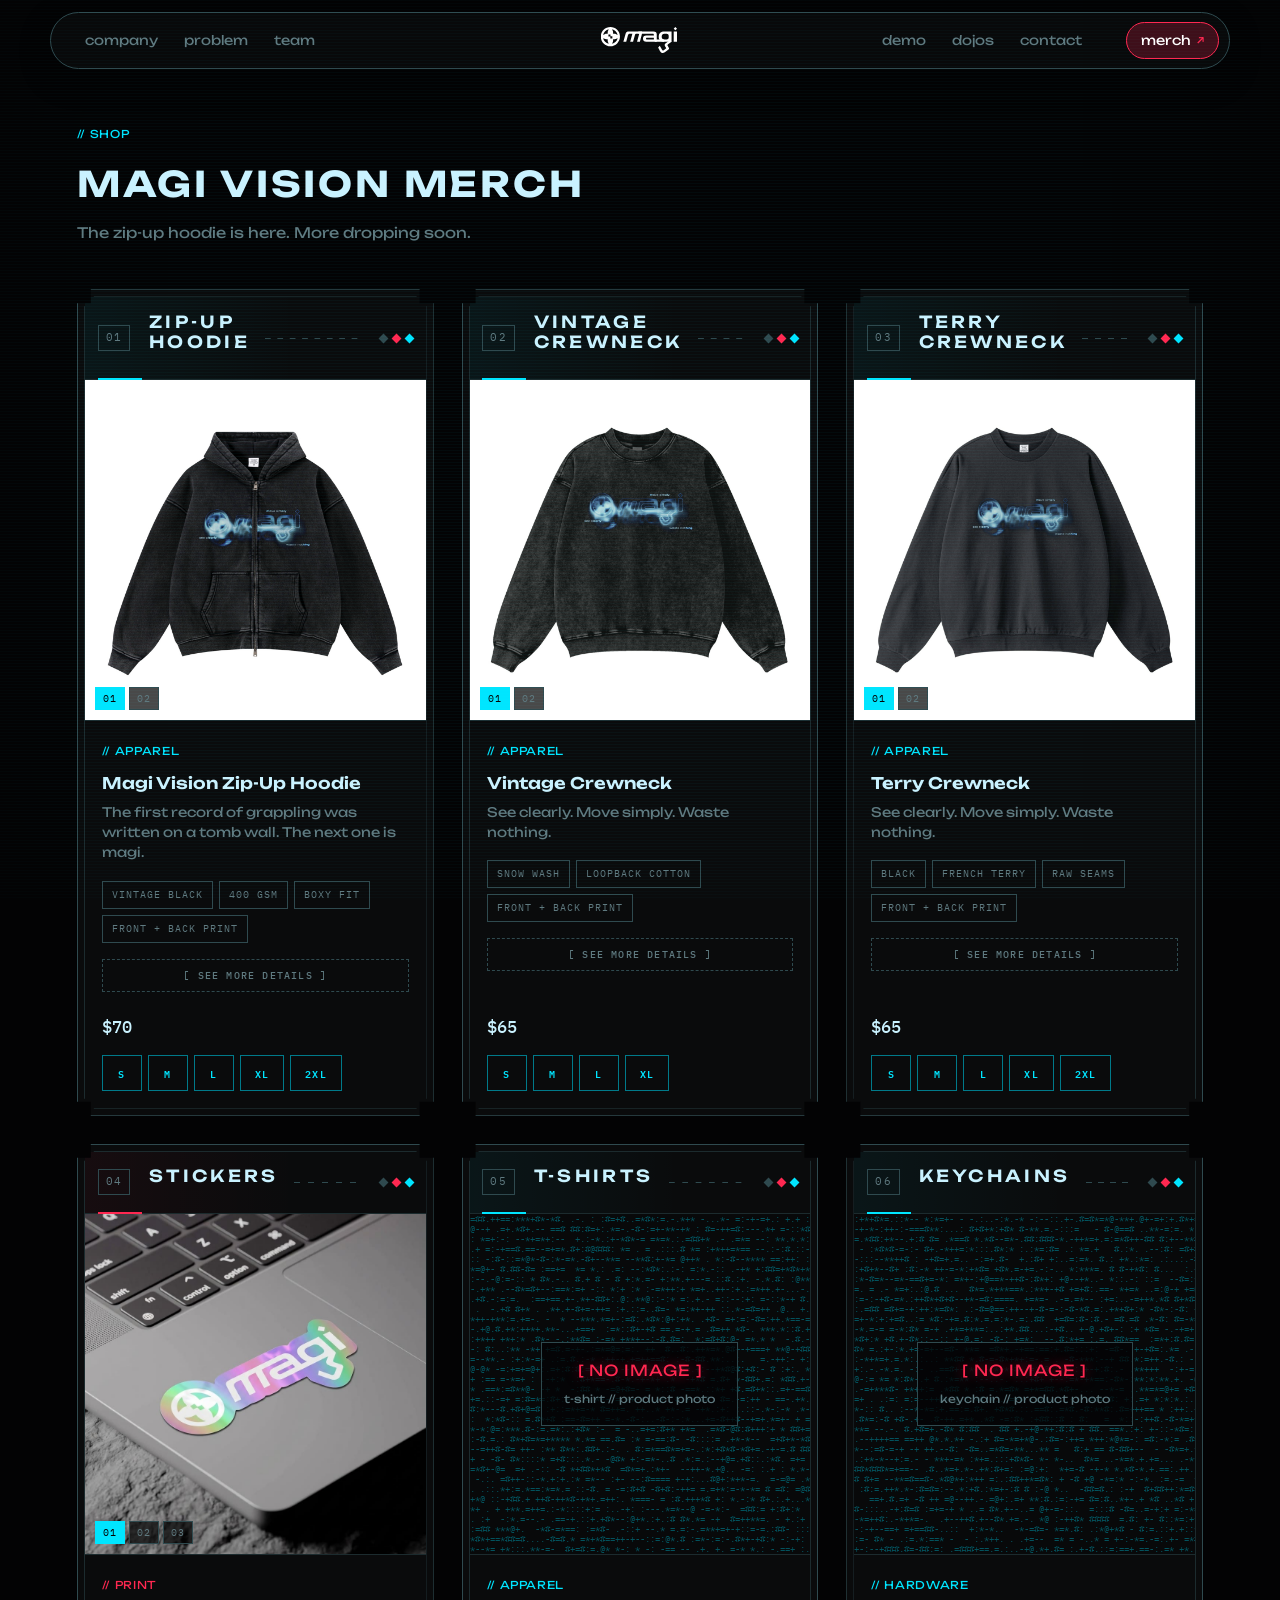
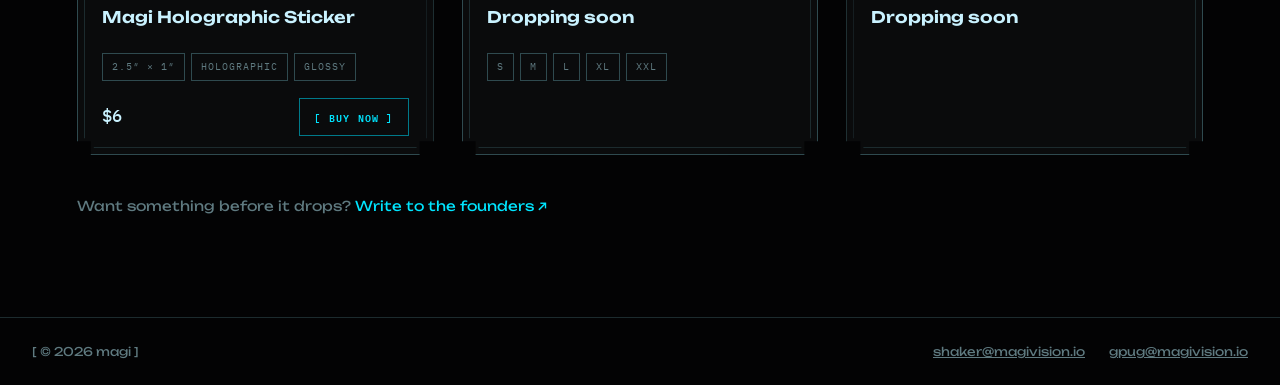
==== shop.html @ 801a5145 "Team: "Read full bio" buttons say how many photos are inside Each member's button gets a divider, a " ====
<!DOCTYPE html>
<html lang="en">
<head>
<meta charset="UTF-8">
<meta name="viewport" content="width=device-width, initial-scale=1.0">
<title>magi — shop</title>
<link rel="icon" href="/favicon.ico?v=20261118" sizes="any">
<link rel="icon" href="assets/img/favicon/favicon-32.png?v=20261118" sizes="32x32" type="image/png">
<link rel="icon" href="assets/img/favicon/favicon-192.png?v=20261118" sizes="192x192" type="image/png">
<link rel="apple-touch-icon" href="assets/img/favicon/apple-touch-icon.png?v=20261118">
<link rel="canonical" href="https://magivision.io/shop">
<meta name="description" content="Magi Vision merch: the vintage-wash zip-up hoodie and holographic stickers.">
<link rel="preconnect" href="https://fonts.googleapis.com">
<link rel="preconnect" href="https://fonts.gstatic.com" crossorigin>
<link href="https://fonts.googleapis.com/css2?family=IBM+Plex+Mono:wght@400;500;600;700&display=swap" rel="stylesheet">
<link rel="stylesheet" href="css/style.css?v=20261119b">
<link rel="stylesheet" href="css/header-pill.css?v=20260927c">
<link rel="stylesheet" href="css/shop.css?v=20261119d">
</head>
<body class="shop-page">

<div class="crt-overlay" aria-hidden="true"></div>

<header class="site-header" id="site-header">
  <a class="logo" href="/" aria-label="magi — home">
    <img class="logo-lockup" src="assets/img/magi-lockup-v3.svg" alt="magi">
  </a>
  <button class="nav-toggle" id="nav-toggle" type="button"
          aria-expanded="false" aria-controls="site-nav" aria-label="Open menu">
    <span aria-hidden="true"></span><span aria-hidden="true"></span><span aria-hidden="true"></span>
  </button>
  <nav class="site-nav" id="site-nav">
    <a href="/#company">company</a>
    <a href="/#problem">problem</a>
    <a href="/#team">team</a>
    <a href="/#demo">demo</a>
    <a href="/#dojos">dojos</a>
    <a href="/#contact">contact</a>
  </nav>
  <div class="nav-merch">
    <a class="merch-link" href="shop" aria-current="page">merch <span aria-hidden="true">&nearr;</span></a>
  </div>
</header>

<main>

  <!-- Merch shop. A card that sells carries a .shop-cta-mount with its
       Shopify product id; js/shop-buy.js swaps the plain checkout link inside
       for a Buy Button add-to-cart. The rest say "Dropping soon" until the
       product exists in Shopify. -->
  <section class="shop" id="top" data-header-tone="panel">
    <div class="shop-head">
      <span class="card-tag tag-blue">// SHOP</span>
      <h1>MAGI VISION MERCH</h1>
      <p>The zip-up hoodie is here. More dropping soon.</p>
    </div>

    <ul class="shop-grid">

      <li>
        <article class="deck-card shop-card" id="zip-up" aria-labelledby="zip-up-name">
          <header class="card-head accent-blue">
            <span class="card-idx">01</span>
            <h2 class="card-name" id="zip-up-name">ZIP-UP HOODIE</h2>
            <span class="card-rail" aria-hidden="true"></span>
            <span class="card-marks" aria-hidden="true"><i></i><i></i><i></i></span>
          </header>
          <!-- Front first; hovering previews the back print until a number is
               picked. Photos are the Shopify product images. -->
          <div class="shop-media has-photo shop-gallery shop-media--flat">
            <figure class="shop-slide is-active">
              <img src="assets/img/shop/zip-hoodie-1.jpg" width="1200" height="1200"
                   alt="Front of the Magi Vision zip-up hoodie in vintage black, magi logo across the chest">
            </figure>
            <figure class="shop-slide" data-hover-preview>
              <img src="assets/img/shop/zip-hoodie-2.jpg" width="1200" height="1200" loading="lazy"
                   alt="Back of the hoodie: a large blue magi pentacle with the line: the first record of grappling was written on a tomb wall, the next one is magi">
            </figure>
            <div class="shop-dots" role="group" aria-label="Product views">
              <button type="button" aria-pressed="true" aria-label="View 1 of 2: front">01</button>
              <button type="button" aria-pressed="false" aria-label="View 2 of 2: back">02</button>
            </div>
          </div>
          <div class="term-body shop-body">
            <span class="card-tag tag-blue">// APPAREL</span>
            <h3 class="shop-name">Magi Vision Zip-Up Hoodie</h3>
            <p>The first record of grappling was written on a tomb wall. The next one is magi.</p>
            <ul class="shop-options" aria-label="Details">
              <li>vintage black</li><li>400 gsm</li><li>boxy fit</li><li>front + back print</li>
            </ul>
            <!-- Description and size chart come from the Shopify listing
                 (js/shop-buy.js refreshes them live); this copy shows if
                 Shopify can't be reached. -->
            <!-- Description and size chart open in a pop-up. The copy comes
                 from the Shopify listing (js/shop-buy.js refreshes it live);
                 this copy shows if Shopify can't be reached. -->
            <div class="shop-details" data-shopify-details="15501344768364">
              <button type="button" class="shop-more-btn" aria-haspopup="dialog" aria-controls="zip-up-modal">[ see more details ]</button>
              <dialog class="shop-modal" id="zip-up-modal" aria-labelledby="zip-up-modal-name">
                <div class="shop-modal-frame">
                  <header class="shop-modal-head">
                    <span class="card-tag tag-blue">// APPAREL</span>
                    <button type="button" class="shop-modal-close" aria-label="Close details">[ &times; ]</button>
                  </header>
                  <div class="shop-modal-grid">
                    <div class="shop-modal-photo">
                      <div class="shop-modal-view">
                        <img class="is-active" src="assets/img/shop/zip-hoodie-1.jpg" width="1200" height="1200" loading="lazy" alt="Front of the Magi Vision zip-up hoodie in vintage black, magi logo across the chest">
                        <img src="assets/img/shop/zip-hoodie-2.jpg" width="1200" height="1200" loading="lazy" alt="Back of the hoodie: a large blue magi pentacle with the line: the first record of grappling was written on a tomb wall, the next one is magi">
                      </div>
                      <div class="shop-modal-thumbs" role="group" aria-label="Product views">
                        <button type="button" aria-pressed="true" aria-label="View 1 of 2: front"><img src="assets/img/shop/zip-hoodie-1.jpg" alt="" loading="lazy"></button>
                        <button type="button" aria-pressed="false" aria-label="View 2 of 2: back"><img src="assets/img/shop/zip-hoodie-2.jpg" alt="" loading="lazy"></button>
                      </div>
                    </div>
                    <div class="shop-modal-info">
                      <h2 class="shop-modal-name" id="zip-up-modal-name">Magi Vision Zip-Up Hoodie</h2>
                      <div class="shop-buy shop-buy--options shop-modal-buy">
                        <span class="shop-price">$70</span>
                        <div class="shop-cta-mount" data-shopify-product="15501344768364" data-shopify-options>
                          <div class="shop-cta-sizes"><a class="shop-cta" href="https://xcqc4a-1a.myshopify.com/cart/68217564430700:1" aria-label="Buy size S">S</a><a class="shop-cta" href="https://xcqc4a-1a.myshopify.com/cart/68217564463468:1" aria-label="Buy size M">M</a><a class="shop-cta" href="https://xcqc4a-1a.myshopify.com/cart/68217564496236:1" aria-label="Buy size L">L</a><a class="shop-cta" href="https://xcqc4a-1a.myshopify.com/cart/68217564529004:1" aria-label="Buy size XL">XL</a><a class="shop-cta" href="https://xcqc4a-1a.myshopify.com/cart/68217564561772:1" aria-label="Buy size 2XL">2XL</a></div>
                        </div>
                      </div>
                      <h3 class="shop-modal-label">description</h3>
                      <div class="shop-modal-desc" data-shopify-description>
                        <p>Heavyweight boxy-fit zip hoodie with brushed-fleece interior for comfort. Washed snow-dye finish delivers a worn-in vintage look. Oversized drop shoulders layer easily, while the zip front shifts from closed to open styling for fall/winter streetwear.</p>
                        <p>Front design is printed directly on the zipper. See Clearly, Move Simply. Waste Nothing.</p>
                        <p>Back Design: The first record of grappling, was written on a tomb wall, the next one is Magi.</p>
                        <p>400GSM Unisex Vintage-Wash Boxy-Fit Zip-Up Hoodie</p>
                      </div>
                      <details class="shop-modal-more">
                        <summary class="shop-modal-label">size chart</summary>
                        <div class="shop-modal-more-body">
                          <div class="shop-size-chart" data-shopify-sizechart>
                            <table>
                              <thead><tr><th colspan="6">imperial &middot; inches</th></tr></thead>
                              <tbody>
                                <tr><th></th><th>S</th><th>M</th><th>L</th><th>XL</th><th>2XL</th></tr>
                                <tr><th>chest</th><td>27.56</td><td>28.35</td><td>29.13</td><td>29.92</td><td>30.71</td></tr>
                                <tr><th>length</th><td>24.80</td><td>25.59</td><td>26.38</td><td>27.17</td><td>27.95</td></tr>
                                <tr><th>Shoulder</th><td>24.41</td><td>25.20</td><td>25.98</td><td>26.77</td><td>27.56</td></tr>
                                <tr><th>Sleeve length</th><td>20.87</td><td>21.26</td><td>21.65</td><td>22.05</td><td>22.44</td></tr>
                              </tbody>
                            </table>
                          </div>
                        </div>
                      </details>
                    </div>
                  </div>
                </div>
              </dialog>
            </div>
            <div class="shop-buy shop-buy--options">
              <span class="shop-price">$70</span>
              <div class="shop-cta-mount" data-shopify-product="15501344768364" data-shopify-options>
                <div class="shop-cta-sizes"><a class="shop-cta" href="https://xcqc4a-1a.myshopify.com/cart/68217564430700:1" aria-label="Buy size S">S</a><a class="shop-cta" href="https://xcqc4a-1a.myshopify.com/cart/68217564463468:1" aria-label="Buy size M">M</a><a class="shop-cta" href="https://xcqc4a-1a.myshopify.com/cart/68217564496236:1" aria-label="Buy size L">L</a><a class="shop-cta" href="https://xcqc4a-1a.myshopify.com/cart/68217564529004:1" aria-label="Buy size XL">XL</a><a class="shop-cta" href="https://xcqc4a-1a.myshopify.com/cart/68217564561772:1" aria-label="Buy size 2XL">2XL</a></div>
              </div>
            </div>
          </div>
        </article>
      </li>

      <li>
        <article class="deck-card shop-card" id="crew-vintage" aria-labelledby="crew-vintage-name">
          <header class="card-head accent-blue">
            <span class="card-idx">02</span>
            <h2 class="card-name" id="crew-vintage-name">VINTAGE CREWNECK</h2>
            <span class="card-rail" aria-hidden="true"></span>
            <span class="card-marks" aria-hidden="true"><i></i><i></i><i></i></span>
          </header>
          <!-- Front first; hovering previews the back print until a number is
               picked. Photos are the Shopify product images. -->
          <div class="shop-media has-photo shop-gallery shop-media--flat">
            <figure class="shop-slide is-active">
              <img src="assets/img/shop/crew-vintage-1.jpg" width="1200" height="1200"
                   alt="Front of the Vintage Crewneck in snow-wash black: a glowing blue magi logo with see clearly, move simply, waste nothing">
            </figure>
            <figure class="shop-slide" data-hover-preview>
              <img src="assets/img/shop/crew-vintage-2.jpg" width="1200" height="1200" loading="lazy"
                   alt="Back of the Vintage Crewneck: a large glowing blue magi pentacle with the line: the first record of grappling was written on a tomb wall, the next one is magi">
            </figure>
            <div class="shop-dots" role="group" aria-label="Product views">
              <button type="button" aria-pressed="true" aria-label="View 1 of 2: front">01</button>
              <button type="button" aria-pressed="false" aria-label="View 2 of 2: back">02</button>
            </div>
          </div>
          <div class="term-body shop-body">
            <span class="card-tag tag-blue">// APPAREL</span>
            <h3 class="shop-name">Vintage Crewneck</h3>
            <p>See clearly. Move simply. Waste nothing.</p>
            <ul class="shop-options" aria-label="Details">
              <li>snow wash</li><li>loopback cotton</li><li>front + back print</li>
            </ul>
            <!-- Description and size chart come from the Shopify listing
                 (js/shop-buy.js refreshes them live); this copy shows if
                 Shopify can't be reached. -->
            <!-- Description and size chart open in a pop-up. The copy comes
                 from the Shopify listing (js/shop-buy.js refreshes it live);
                 this copy shows if Shopify can't be reached. -->
            <div class="shop-details" data-shopify-details="15503438774636">
              <button type="button" class="shop-more-btn" aria-haspopup="dialog" aria-controls="crew-vintage-modal">[ see more details ]</button>
              <dialog class="shop-modal" id="crew-vintage-modal" aria-labelledby="crew-vintage-modal-name">
                <div class="shop-modal-frame">
                  <header class="shop-modal-head">
                    <span class="card-tag tag-blue">// APPAREL</span>
                    <button type="button" class="shop-modal-close" aria-label="Close details">[ &times; ]</button>
                  </header>
                  <div class="shop-modal-grid">
                    <div class="shop-modal-photo">
                      <div class="shop-modal-view">
                        <img class="is-active" src="assets/img/shop/crew-vintage-1.jpg" width="1200" height="1200" loading="lazy" alt="Front of the Vintage Crewneck in snow-wash black: a glowing blue magi logo with see clearly, move simply, waste nothing">
                        <img src="assets/img/shop/crew-vintage-2.jpg" width="1200" height="1200" loading="lazy" alt="Back of the Vintage Crewneck: a large glowing blue magi pentacle with the line: the first record of grappling was written on a tomb wall, the next one is magi">
                      </div>
                      <div class="shop-modal-thumbs" role="group" aria-label="Product views">
                        <button type="button" aria-pressed="true" aria-label="View 1 of 2: front"><img src="assets/img/shop/crew-vintage-1.jpg" alt="" loading="lazy"></button>
                        <button type="button" aria-pressed="false" aria-label="View 2 of 2: back"><img src="assets/img/shop/crew-vintage-2.jpg" alt="" loading="lazy"></button>
                      </div>
                    </div>
                    <div class="shop-modal-info">
                      <h2 class="shop-modal-name" id="crew-vintage-modal-name">Vintage Crewneck</h2>
                      <div class="shop-buy shop-buy--options shop-modal-buy">
                        <span class="shop-price">$65</span>
                        <div class="shop-cta-mount" data-shopify-product="15503438774636" data-shopify-options>
                          <div class="shop-cta-sizes"><a class="shop-cta" href="https://xcqc4a-1a.myshopify.com/cart/68229911085420:1" aria-label="Buy size S">S</a><a class="shop-cta" href="https://xcqc4a-1a.myshopify.com/cart/68229911118188:1" aria-label="Buy size M">M</a><a class="shop-cta" href="https://xcqc4a-1a.myshopify.com/cart/68229911150956:1" aria-label="Buy size L">L</a><a class="shop-cta" href="https://xcqc4a-1a.myshopify.com/cart/68229911183724:1" aria-label="Buy size XL">XL</a></div>
                        </div>
                      </div>
                      <h3 class="shop-modal-label">description</h3>
                      <div class="shop-modal-desc" data-shopify-description>
                        <p>380GSM unisex heavyweight cotton long-sleeve with a crisp, structured fit and premium hand-feel. Timeless black base works for minimalist styling or bold custom prints. Built for cooler-season layering, daily wear, and brand drops.</p>
                      </div>
                      <details class="shop-modal-more">
                        <summary class="shop-modal-label">size chart</summary>
                        <div class="shop-modal-more-body">
                          <div class="shop-size-chart" data-shopify-sizechart>
                            <table>
                              <thead><tr><th colspan="5">imperial &middot; inches</th></tr></thead>
                              <tbody>
                                <tr><th></th><th>S</th><th>M</th><th>L</th><th>XL</th></tr>
                                <tr><th>chest</th><td>25.20</td><td>25.98</td><td>26.77</td><td>27.56</td></tr>
                                <tr><th>length</th><td>26.77</td><td>27.56</td><td>28.35</td><td>29.53</td></tr>
                                <tr><th>Shoulder</th><td>22.83</td><td>23.62</td><td>24.41</td><td>25.20</td></tr>
                                <tr><th>Sleeve length</th><td>21.65</td><td>22.05</td><td>22.44</td><td>22.83</td></tr>
                              </tbody>
                            </table>
                          </div>
                        </div>
                      </details>
                    </div>
                  </div>
                </div>
              </dialog>
            </div>
            <div class="shop-buy shop-buy--options">
              <span class="shop-price">$65</span>
              <div class="shop-cta-mount" data-shopify-product="15503438774636" data-shopify-options>
                <div class="shop-cta-sizes"><a class="shop-cta" href="https://xcqc4a-1a.myshopify.com/cart/68229911085420:1" aria-label="Buy size S">S</a><a class="shop-cta" href="https://xcqc4a-1a.myshopify.com/cart/68229911118188:1" aria-label="Buy size M">M</a><a class="shop-cta" href="https://xcqc4a-1a.myshopify.com/cart/68229911150956:1" aria-label="Buy size L">L</a><a class="shop-cta" href="https://xcqc4a-1a.myshopify.com/cart/68229911183724:1" aria-label="Buy size XL">XL</a></div>
              </div>
            </div>
          </div>
        </article>
      </li>

      <li>
        <article class="deck-card shop-card" id="crew-terry" aria-labelledby="crew-terry-name">
          <header class="card-head accent-blue">
            <span class="card-idx">03</span>
            <h2 class="card-name" id="crew-terry-name">TERRY CREWNECK</h2>
            <span class="card-rail" aria-hidden="true"></span>
            <span class="card-marks" aria-hidden="true"><i></i><i></i><i></i></span>
          </header>
          <!-- Front first; hovering previews the back print until a number is
               picked. Photos are the Shopify product images. -->
          <div class="shop-media has-photo shop-gallery shop-media--flat">
            <figure class="shop-slide is-active">
              <img src="assets/img/shop/crew-terry-1.jpg" width="1200" height="1200"
                   alt="Front of the Terry Crewneck in black French terry: a glowing blue magi logo with see clearly, move simply, waste nothing">
            </figure>
            <figure class="shop-slide" data-hover-preview>
              <img src="assets/img/shop/crew-terry-2.jpg?v=20261119" width="1200" height="1200" loading="lazy"
                   alt="Back of the Terry Crewneck: a large glowing blue magi pentacle with the line: the first record of grappling was written on a tomb wall, the next one is magi">
            </figure>
            <div class="shop-dots" role="group" aria-label="Product views">
              <button type="button" aria-pressed="true" aria-label="View 1 of 2: front">01</button>
              <button type="button" aria-pressed="false" aria-label="View 2 of 2: back">02</button>
            </div>
          </div>
          <div class="term-body shop-body">
            <span class="card-tag tag-blue">// APPAREL</span>
            <h3 class="shop-name">Terry Crewneck</h3>
            <p>See clearly. Move simply. Waste nothing.</p>
            <ul class="shop-options" aria-label="Details">
              <li>black</li><li>french terry</li><li>raw seams</li><li>front + back print</li>
            </ul>
            <!-- Description and size chart come from the Shopify listing
                 (js/shop-buy.js refreshes them live); this copy shows if
                 Shopify can't be reached. -->
            <!-- Description and size chart open in a pop-up. The copy comes
                 from the Shopify listing (js/shop-buy.js refreshes it live);
                 this copy shows if Shopify can't be reached. -->
            <div class="shop-details" data-shopify-details="15503466037612">
              <button type="button" class="shop-more-btn" aria-haspopup="dialog" aria-controls="crew-terry-modal">[ see more details ]</button>
              <dialog class="shop-modal" id="crew-terry-modal" aria-labelledby="crew-terry-modal-name">
                <div class="shop-modal-frame">
                  <header class="shop-modal-head">
                    <span class="card-tag tag-blue">// APPAREL</span>
                    <button type="button" class="shop-modal-close" aria-label="Close details">[ &times; ]</button>
                  </header>
                  <div class="shop-modal-grid">
                    <div class="shop-modal-photo">
                      <div class="shop-modal-view">
                        <img class="is-active" src="assets/img/shop/crew-terry-1.jpg" width="1200" height="1200" loading="lazy" alt="Front of the Terry Crewneck in black French terry: a glowing blue magi logo with see clearly, move simply, waste nothing">
                        <img src="assets/img/shop/crew-terry-2.jpg?v=20261119" width="1200" height="1200" loading="lazy" alt="Back of the Terry Crewneck: a large glowing blue magi pentacle with the line: the first record of grappling was written on a tomb wall, the next one is magi">
                      </div>
                      <div class="shop-modal-thumbs" role="group" aria-label="Product views">
                        <button type="button" aria-pressed="true" aria-label="View 1 of 2: front"><img src="assets/img/shop/crew-terry-1.jpg" alt="" loading="lazy"></button>
                        <button type="button" aria-pressed="false" aria-label="View 2 of 2: back"><img src="assets/img/shop/crew-terry-2.jpg?v=20261119" alt="" loading="lazy"></button>
                      </div>
                    </div>
                    <div class="shop-modal-info">
                      <h2 class="shop-modal-name" id="crew-terry-modal-name">Terry Crewneck</h2>
                      <div class="shop-buy shop-buy--options shop-modal-buy">
                        <span class="shop-price">$65</span>
                        <div class="shop-cta-mount" data-shopify-product="15503466037612" data-shopify-options>
                          <div class="shop-cta-sizes"><a class="shop-cta" href="https://xcqc4a-1a.myshopify.com/cart/68230284575084:1" aria-label="Buy size S">S</a><a class="shop-cta" href="https://xcqc4a-1a.myshopify.com/cart/68230284607852:1" aria-label="Buy size M">M</a><a class="shop-cta" href="https://xcqc4a-1a.myshopify.com/cart/68230284640620:1" aria-label="Buy size L">L</a><a class="shop-cta" href="https://xcqc4a-1a.myshopify.com/cart/68230284673388:1" aria-label="Buy size XL">XL</a><a class="shop-cta" href="https://xcqc4a-1a.myshopify.com/cart/68230284706156:1" aria-label="Buy size 2XL">2XL</a></div>
                        </div>
                      </div>
                      <h3 class="shop-modal-label">description</h3>
                      <div class="shop-modal-desc" data-shopify-description>
                        <p>440GSM unisex solid-color French terry crewneck sweatshirt with a roomy fit and a smooth, clean silhouette for easy everyday wear. The classic crewneck shape styles effortlessly for solo wear or layering. Raw exposed seams add a deconstructed edge&mdash;minimal at first glance, detailed up close.</p>
                      </div>
                      <details class="shop-modal-more">
                        <summary class="shop-modal-label">size chart</summary>
                        <div class="shop-modal-more-body">
                          <div class="shop-size-chart" data-shopify-sizechart>
                            <table>
                              <thead><tr><th colspan="6">imperial &middot; inches</th></tr></thead>
                              <tbody>
                                <tr><th></th><th>S</th><th>M</th><th>L</th><th>XL</th><th>2XL</th></tr>
                                <tr><th>chest</th><td>25.20</td><td>25.98</td><td>26.77</td><td>27.56</td><td>28.35</td></tr>
                                <tr><th>length</th><td>26.77</td><td>27.56</td><td>28.35</td><td>29.13</td><td>29.92</td></tr>
                                <tr><th>Shoulder</th><td>22.83</td><td>23.62</td><td>24.41</td><td>25.20</td><td>25.98</td></tr>
                                <tr><th>Sleeve length</th><td>21.65</td><td>22.05</td><td>22.44</td><td>22.83</td><td>23.23</td></tr>
                              </tbody>
                            </table>
                          </div>
                        </div>
                      </details>
                    </div>
                  </div>
                </div>
              </dialog>
            </div>
            <div class="shop-buy shop-buy--options">
              <span class="shop-price">$65</span>
              <div class="shop-cta-mount" data-shopify-product="15503466037612" data-shopify-options>
                <div class="shop-cta-sizes"><a class="shop-cta" href="https://xcqc4a-1a.myshopify.com/cart/68230284575084:1" aria-label="Buy size S">S</a><a class="shop-cta" href="https://xcqc4a-1a.myshopify.com/cart/68230284607852:1" aria-label="Buy size M">M</a><a class="shop-cta" href="https://xcqc4a-1a.myshopify.com/cart/68230284640620:1" aria-label="Buy size L">L</a><a class="shop-cta" href="https://xcqc4a-1a.myshopify.com/cart/68230284673388:1" aria-label="Buy size XL">XL</a><a class="shop-cta" href="https://xcqc4a-1a.myshopify.com/cart/68230284706156:1" aria-label="Buy size 2XL">2XL</a></div>
              </div>
            </div>
          </div>
        </article>
      </li>

      <li>
        <article class="deck-card shop-card" id="stickers" aria-labelledby="stickers-name">
          <header class="card-head accent-red">
            <span class="card-idx">04</span>
            <h2 class="card-name" id="stickers-name">STICKERS</h2>
            <span class="card-rail" aria-hidden="true"></span>
            <span class="card-marks" aria-hidden="true"><i></i><i></i><i></i></span>
          </header>
          <!-- Gallery: numbered views, the first shown. Hovering plays the
               video view over whichever is showing until a number is
               picked; picking the video view plays it. -->
          <div class="shop-media has-photo shop-gallery">
            <figure class="shop-slide is-active">
              <img src="assets/img/shop/sticker-white-holo.jpg" width="922" height="1152"
                   alt="The magi holographic sticker on a laptop palm rest">
            </figure>
            <figure class="shop-slide shop-slide--hand">
              <img src="assets/img/shop/sticker-holo-hand.jpg" width="960" height="1280" loading="lazy"
                   alt="A hand holding the magi holographic sticker">
            </figure>
            <figure class="shop-slide shop-slide--video" data-hover-preview>
              <video src="assets/video/sticker-holo-hand.mp4" poster="assets/img/shop/sticker-holo-hand-poster.jpg"
                     muted loop playsinline preload="none"
                     aria-label="Video: the holographic sticker turning in the light"></video>
            </figure>
            <div class="shop-dots" role="group" aria-label="Product views">
              <button type="button" aria-pressed="true" aria-label="View 1 of 3: on a laptop">01</button>
              <button type="button" aria-pressed="false" aria-label="View 2 of 3: in hand">02</button>
              <button type="button" aria-pressed="false" aria-label="View 3 of 3: video">03</button>
            </div>
          </div>
          <div class="term-body shop-body">
            <span class="card-tag tag-red">// PRINT</span>
            <h3 class="shop-name">Magi Holographic Sticker</h3>
            <ul class="shop-options" aria-label="Details">
              <li>2.5&Prime; &times; 1&Prime;</li><li>holographic</li><li>glossy</li>
            </ul>
            <div class="shop-buy">
              <span class="shop-price">$6</span>
              <div class="shop-cta-mount" data-shopify-product="15410306285932">
                <a class="shop-cta" href="https://xcqc4a-1a.myshopify.com/cart/67654714786156:1">[ buy now ]</a>
              </div>
            </div>
          </div>
        </article>
      </li>

      <li>
        <article class="deck-card shop-card" id="tees" aria-labelledby="tees-name">
          <header class="card-head accent-blue">
            <span class="card-idx">05</span>
            <h2 class="card-name" id="tees-name">T-SHIRTS</h2>
            <span class="card-rail" aria-hidden="true"></span>
            <span class="card-marks" aria-hidden="true"><i></i><i></i><i></i></span>
          </header>
          <div class="shop-media" role="img" aria-label="T-shirt product photo placeholder">
            <pre class="ascii-static shop-static" aria-hidden="true"></pre>
            <div class="signal-box">
              <span class="placeholder-label">[ NO IMAGE ]</span>
              <span class="placeholder-sub">t-shirt // product photo</span>
            </div>
          </div>
          <div class="term-body shop-body">
            <span class="card-tag tag-blue">// APPAREL</span>
            <h3 class="shop-name">Dropping soon</h3>
            <ul class="shop-options" aria-label="Sizes">
              <li>S</li><li>M</li><li>L</li><li>XL</li><li>XXL</li>
            </ul>
          </div>
        </article>
      </li>

      <li>
        <article class="deck-card shop-card" id="keychains" aria-labelledby="keychains-name">
          <header class="card-head accent-blue">
            <span class="card-idx">06</span>
            <h2 class="card-name" id="keychains-name">KEYCHAINS</h2>
            <span class="card-rail" aria-hidden="true"></span>
            <span class="card-marks" aria-hidden="true"><i></i><i></i><i></i></span>
          </header>
          <div class="shop-media" role="img" aria-label="Keychain product photo placeholder">
            <pre class="ascii-static shop-static" aria-hidden="true"></pre>
            <div class="signal-box">
              <span class="placeholder-label">[ NO IMAGE ]</span>
              <span class="placeholder-sub">keychain // product photo</span>
            </div>
          </div>
          <div class="term-body shop-body">
            <span class="card-tag tag-blue">// HARDWARE</span>
            <h3 class="shop-name">Dropping soon</h3>
          </div>
        </article>
      </li>
    </ul>

    <p class="shop-note">Want something before it drops? <a href="/#contact">Write to the founders &nearr;</a></p>
  </section>

</main>

<footer class="site-footer" data-header-tone="ink">
  <span>[ © <span id="year"></span> magi ]</span>
  <span class="footer-links"><a href="mailto:shaker@magivision.io">shaker@magivision.io</a><a href="mailto:gpug@magivision.io">gpug@magivision.io</a></span>
</footer>

<script src="js/shop.js?v=20261119b"></script>
<script src="js/shop-buy.js?v=20261119a"></script>
<script src="js/header-pill.js?v=20260927b"></script>
</body>
</html>
---- css/style.css ----
/* Unbounded — the brand face. One VARIABLE file covering 200-900 rather than
   eight static cuts: fewer requests, and weight becomes a continuous axis the
   design can interpolate instead of four fixed steps.

   `font-display: swap` matters more than usual here — this is a 777KB TTF (no
   fontTools on hand to build a woff2, which would cut it by roughly two
   thirds), so the page must render in the fallback rather than block on it. */
@font-face {
  font-family: 'Unbounded';
  src: url('../assets/fonts/Unbounded-Variable.ttf') format('truetype-variations');
  font-weight: 200 900;
  font-style: normal;
  font-display: swap;
}

:root {
  --bg: #030304;
  --bg-alt: #08090a;
  --panel: #0a0b0c;
  --border: #1c2b2e;
  --border-strong: #2f4a4f;

  --blue: #00e5ff;
  --blue-dim: #007a8a;
  --red: #ff2851;
  --red-dim: #8a0021;

  --text: #c9f2ff;
  --text-dim: #5f7a80;

  --font-mono: 'IBM Plex Mono', ui-monospace, 'Courier New', monospace;
  --font-brand: 'Unbounded', 'Space Grotesk', system-ui, sans-serif;
}

* { box-sizing: border-box; }

html { scroll-behavior: smooth; }

body {
  margin: 0;
  background: var(--bg);
  color: var(--text);
  font-family: var(--font-brand);
  font-size: 16px;
  line-height: 1.6;
  overflow-x: hidden;
}

a { color: inherit; }

/* ---------- CRT overlay ---------- */
.crt-overlay {
  position: fixed;
  inset: 0;
  pointer-events: none;
  z-index: 500;
  background: repeating-linear-gradient(
    to bottom,
    rgba(0, 229, 255, 0.03) 0px,
    rgba(0, 229, 255, 0.03) 1px,
    transparent 1px,
    transparent 3px
  );
  mix-blend-mode: screen;
}
.crt-overlay::after {
  content: '';
  position: absolute;
  inset: 0;
  box-shadow: inset 0 0 140px rgba(0, 0, 0, 0.85);
}

/* ---------- header ---------- */
.site-header {
  position: fixed;
  top: 0;
  left: 0;
  right: 0;
  z-index: 200;
  display: flex;
  align-items: center;
  justify-content: space-between;
  padding: 18px 32px;
  border-bottom: 1px solid transparent;
  transition: padding 0.3s ease, background 0.3s ease, border-color 0.3s ease;
}

.site-header.scrolled {
  padding: 12px 32px;
  background: rgba(3, 3, 4, 0.9);
  border-bottom: 1px solid var(--border);
}

.logo {
  font-weight: 600;
  font-size: 15px;
  letter-spacing: 0.02em;
  text-decoration: none;
  color: var(--text-dim);
}
.logo span { color: var(--blue); }

.site-nav { display: flex; gap: 26px; }
.site-nav a {
  text-decoration: none;
  font-size: 14px;
  color: var(--text-dim);
  transition: color 0.2s ease;
}
.site-nav a:hover { color: var(--red); }

/* ---------- hero ---------- */
.hero {
  position: relative;
  /* 100vh is the LARGE viewport on mobile — the height with the URL bar hidden
     — so anything anchored to the hero's bottom starts below the fold and only
     appears after a scroll. svh is the small viewport: the height actually on
     screen at load, which is where "learn more" and the attribution belong.
     The vh line stays first as the fallback for browsers without svh. */
  min-height: 100vh;
  min-height: 100svh;
  overflow: hidden;
  text-align: left;
  background: var(--bg);
  /* Centres the wordmark WITHOUT a transform on it. That matters: the lockup
     blends with `mix-blend-mode: screen`, and an element only blends with the
     backdrop inside its nearest stacking context. Centring the h1 with
     translate(-50%,-50%) made the h1 itself a stacking context, so the video
     screened against an empty box instead of the page — and the knocked-out
     background came back as a visible rectangle. Every other child here is
     absolutely positioned, so they sit out of this grid untouched. */
  display: grid;
  place-items: center;
}

.filter-defs { position: absolute; width: 0; height: 0; overflow: hidden; }

/* THE HERO BACKGROUND. Was a CRT screen: a looping loader video, barrel-warped
   by an SVG displacement map and masked to a bowed rectangle, sitting dead
   centre. It is gone — the centre is where the wordmark goes now, and a video
   competing with it there was the reason the wordmark had to live in a corner.

   What replaces it is quieter and cheaper: diamonds drifting slowly upward.
   The diamond is already the system's own mark for a committed state in the
   HUD, so the background is made of the product's vocabulary rather than
   decoration borrowed from nowhere. */
.hero-field {
  position: absolute;
  inset: 0;
  z-index: 0;
  pointer-events: none;   /* never steals the wordmark's hover */
}

.hero-diamonds {
  position: absolute;
  inset: 0;
  overflow: hidden;
}

/* Generated in main.js: count, position, size, drift, opacity and duration are
   randomised per diamond so the field never visibly repeats. Everything below
   reads those as custom properties. */
.diamond {
  position: absolute;
  left: var(--x, 50vw);
  top: 100%;
  width: var(--s, 14px);
  height: var(--s, 14px);
  border: 1px solid var(--blue);
  opacity: 0;
  animation: diamond-drift var(--dur, 52s) linear var(--delay, 0s) infinite;
}
/* A few are filled, so the field has some weight in it and does not read as a
   single repeated outline. */
.diamond.is-solid {
  background: var(--blue);
  border-color: transparent;
}

/* Up and slightly across, turning once over the whole climb. The turn is what
   makes it read as floating rather than scrolling. */
@keyframes diamond-drift {
  0%   { transform: translate3d(0, 0, 0) rotate(45deg);  opacity: 0; }
  12%  { opacity: var(--o, 0.2); }
  88%  { opacity: var(--o, 0.2); }
  100% { transform: translate3d(var(--dx, 0), -120vh, 0) rotate(405deg); opacity: 0; }
}

/* Motion is the whole effect, so when it is unwelcome the field becomes a
   still constellation rather than disappearing. */
@media (prefers-reduced-motion: reduce) {
  .diamond {
    animation: none;
    top: var(--y, 50vh);
    opacity: var(--o, 0.2);
    transform: rotate(45deg);
  }
}

.hero-scanlines {
  position: absolute;
  inset: 0;
  pointer-events: none;
  background: repeating-linear-gradient(
    to bottom,
    rgba(0, 0, 0, 0.34) 0px,
    rgba(0, 0, 0, 0.34) 1px,
    transparent 1px,
    transparent 3px
  );
  opacity: 0.6;
}

/* Kept, but re-scoped: these used to sit inside the CRT mask and sell the
   curvature of a screen. They now grade the whole hero, which keeps the
   established texture without the screen that justified it. */
.hero-glare {
  position: absolute;
  inset: 0;
  pointer-events: none;
  box-shadow: inset 0 0 220px rgba(0, 0, 0, 0.92);
  background: radial-gradient(120% 90% at 50% 42%, rgba(0, 229, 255, 0.055), transparent 62%);
}

/* ONE BASELINE across the foot of the hero. The entry point and the
   attribution used to be two separately positioned corners that happened to be
   near the same height; they now share a row, so they are aligned by
   construction rather than by coincidence. */
.hero-baseline {
  position: absolute;
  left: clamp(20px, 4vw, 64px);
  right: clamp(20px, 4vw, 64px);
  bottom: calc(clamp(24px, 5vh, 64px) + env(safe-area-inset-bottom, 0px));
  z-index: 2;
  display: flex;
  align-items: center;
  justify-content: space-between;
  gap: 24px;
}

.hero-forged { margin: 0; }

.logo-placeholder {
  margin: 0 0 22px;
  padding: 10px 18px;
  border: 1px dashed var(--border-strong);
  color: var(--text-dim);
}
.logo-placeholder-text {
  font-size: 12px;
  letter-spacing: 0.06em;
}

/* THE WORDMARK. It was type — `magi` at clamp(3rem, 10vw, 7rem) in --blue —
   sitting bottom-left because the CRT screen owned the centre. With the screen
   gone it takes the centre, and it is the liquid-metal lockup rather than set
   type: the mark and the letterforms arrive together as one artwork. */
/* The centred stack. `relative` with NO z-index: positioned, so it paints
   above the absolutely positioned field that precedes it in the DOM, but
   z-index:auto means it creates no stacking context and the video inside can
   still reach the page to blend against. A z-index here silently breaks the
   background knockout — see .hero-mark. */
.hero-stack {
  position: relative;
  width: min(74vw, 940px);
  display: flex;
  flex-direction: column;
  align-items: center;
}

.hero-title {
  margin: 0;
  width: 100%;
  line-height: 0;          /* a video, not a line of text */
}

/* KEYING THE BACKGROUND OUT IN THE BROWSER.

   The source is H.264, which carries no alpha, and it was rendered as a DARK
   logo on a LIGHT GREY field — the inverse of this site. With no ffmpeg on
   hand to key it into a WebM with alpha, the knockout happens here, in three
   steps that have to run in this order:

     invert(1)     light grey background -> near-black,  dark logo -> bright
     contrast(...) crushes what is left of that background to TRUE black
     screen        true black contributes nothing to what it is over, so the
                   background disappears and only the metal survives

   hue-rotate(180deg) is the fourth step and it is not optional: invert() flips
   HUE as well as lightness, so without it the cool metal came back sepia and
   olive. Rotating a half-turn puts the hues back where they were while the
   lightness stays flipped — the logo goes light, the colour does not move.

   Contrast is the tuned number. Too little and the background stays as a
   faintly visible rectangle over the diamonds; too much and the metal's own
   mid-tones blow out, which is the whole thing worth looking at. */
.hero-mark {
  display: block;
  width: 100%;
  height: auto;
  transform-origin: 50% 50%;
  /* Order is load-bearing. brightness() runs AFTER contrast() on purpose:
     contrast has already crushed the background to true black, and anything
     multiplied by zero stays zero, so lifting the metal cannot lift the
     background back into view. Put brightness first and the knockout breaks. */
  /* Touch runs this same chain in pixels instead — see heroMark() in main.js.
     Change one and change the other, or the phone drifts off colour again. */
  filter: invert(1) hue-rotate(180deg) contrast(1.42) brightness(1.22) saturate(1.12);
  mix-blend-mode: screen;
  transition: transform 420ms cubic-bezier(0.2, 0.7, 0.2, 1);
  will-change: transform;
}
/* Enlarge on hover. Scale rather than width, so it costs no layout and cannot
   reflow the page behind it. The drop-shadow that used to sit here is gone:
   under `screen` it would be composited as light, not as a shadow. */
.hero-title:hover .hero-mark,
.hero-title:focus-visible .hero-mark {
  transform: scale(1.075);
}

/* An accessible name for the lockup, since it is now a decorative video. */
.visually-hidden {
  position: absolute;
  width: 1px; height: 1px;
  margin: -1px; padding: 0; border: 0;
  clip-path: inset(50%);
  overflow: hidden;
  white-space: nowrap;
}
@media (prefers-reduced-motion: reduce) {
  .hero-mark { transition: none; }
}

.forged-by {
  display: flex;
  align-items: center;
  justify-content: flex-start;
  gap: 14px;
  margin: 0;
  color: var(--text-dim);
  font-size: 12px;
  font-weight: 500;
  /* Set in caps rather than typed in caps, so the copy stays sentence case in
     the markup and the styling stays reversible. */
  text-transform: uppercase;
  letter-spacing: 0.22em;
}
.sz-logo {
  height: 84px;
  width: auto;
  display: block;
}

.hero-sub .hl {
  color: var(--blue);
  font-weight: 600;
  background: rgba(0, 229, 255, 0.12);
  padding: 1px 6px;
  text-shadow: 0 0 12px rgba(0, 229, 255, 0.45);
}

/* Centred on the lockup and hard against it. It reads as the lockup's caption
   now rather than as copy in a corner, so it is measured from the mark rather
   than from the viewport edge. */
.hero-sub {
  max-width: 62ch;
  margin: 6px auto 0;
  color: var(--text-dim);
  font-size: clamp(0.82rem, 1.05vw, 1rem);
  font-weight: 300;
  letter-spacing: 0.01em;
  text-align: center;
  /* Reserves the line box before typing starts, so the baseline below does not
     jump when the text arrives. */
  min-height: 2.6em;
}
/* Typed by main.js. Until it runs the text is present for anyone without JS
   and for the accessibility tree; `is-typing` only hides what has not been
   emitted yet. */
.hero-sub.is-typing .cursor { opacity: 1; }
.cursor {
  display: inline-block;
  color: var(--red);
  animation: blink 1s step-end infinite;
}
@keyframes blink { 50% { opacity: 0; } }

/* THE ENTRY POINT. Was a bracketed `[ scroll_to_begin ]` rectangle: it named
   the mechanism (scrolling) rather than the offer, and a rectangle among a
   hero built of diamonds and a round mark read as borrowed chrome.

   A ring instead — it echoes the pentacle in the lockup, it survives being
   small, and it sits on the baseline as a single mark rather than a slab. The
   copy names the act, not the input device. */
.cta-dot {
  flex: none;
  width: 94px;
  height: 94px;
  border-radius: 50%;
  border: 1px solid var(--border-strong);
  display: grid;
  place-content: center;
  justify-items: center;
  gap: 2px;
  text-decoration: none;
  color: var(--blue);
  background: transparent;
  transition: background 0.25s ease, color 0.25s ease,
              box-shadow 0.25s ease, border-color 0.25s ease;
}
.cta-dot-label {
  font-size: 10px;
  font-weight: 600;
  line-height: 1.35;
  letter-spacing: 0.16em;
  text-indent: 0.16em;     /* balance the trailing letter-space */
  text-align: center;
}
.cta-dot-arrow {
  font-size: 15px;
  line-height: 1;
  transition: transform 0.25s ease;
}
.cta-dot:hover,
.cta-dot:focus-visible {
  color: var(--bg);
  background: var(--blue);
  border-color: var(--blue);
  box-shadow: 0 0 28px rgba(0, 229, 255, 0.45);
}
.cta-dot:hover .cta-dot-arrow { transform: translateY(3px); }

/* ---------- deck section: video + sticky card stack ---------- */
.deck-section {
  position: relative;
  display: flex;
}

.video-bg-wrap {
  position: sticky;
  top: 0;
  height: 100vh;
  width: 56%;
  flex-shrink: 0;
  overflow: visible;
  z-index: 0;
  background: var(--bg-alt);
  border-right: 1px solid var(--border);
}

.bg-video {
  position: absolute;
  inset: 0;
  clip-path: inset(0);
  width: 100%;
  height: 100%;
  object-fit: cover;
  object-position: center;
  border: none;
  background: none;
  box-shadow: none;
  z-index: 2;
  mix-blend-mode: screen;
}

.video-placeholder {
  position: absolute;
  top: 0;
  bottom: 0;
  left: 0;
  right: auto;
  width: 100vw;
  z-index: 1;
  display: flex;
  align-items: center;
  justify-content: center;
  background: transparent;
  pointer-events: none;
}

.ascii-static {
  position: absolute;
  inset: 0;
  margin: 0;
  padding: 0;
  color: var(--blue-dim);
  font-size: 9px;
  line-height: 10px;
  letter-spacing: 0;
  white-space: pre;
  overflow: hidden;
  opacity: 0.65;
}

.signal-box {
  position: relative;
  display: flex;
  flex-direction: column;
  align-items: center;
  gap: 8px;
  padding: 22px 32px;
  background: rgba(3, 3, 4, 0.75);
  border: 1px solid var(--border-strong);
}

.placeholder-label {
  font-size: 1.1rem;
  letter-spacing: 0.06em;
  color: var(--red);
  text-shadow: 0 0 12px var(--red-dim);
  animation: flicker 3.2s infinite;
}
.placeholder-sub {
  font-size: 11px;
  color: var(--text-dim);
}
@keyframes flicker {
  0%, 92%, 100% { opacity: 1; }
  93% { opacity: 0.3; }
  95% { opacity: 0.9; }
  96% { opacity: 0.2; }
  97% { opacity: 1; }
}

.cards-col {
  position: relative;
  z-index: 2;
  width: 44%;
  flex-shrink: 0;
  background: var(--bg);
}

/* One gap between every card, at every width. The slots used to be a screen
   tall each, which is what held a card pinned under the header while that
   screen scrolled by — but that hold IS the empty space between the cards, and
   it ran as wide as 486px on one pair and 174px on the next, since the cards
   are nowhere near the same height. A slot now hugs its card, so the deck
   scrolls as one column with the same 28px between every pair. */
.card-slot {
  min-height: auto;
  display: flex;
  align-items: center;
  padding: 14px 6vw 14px 4vw;
}

.card-slot:first-child {
  align-items: flex-start;
  padding-top: 24px;
}

.card-slot:last-child {
  min-height: auto;
  padding-bottom: 0;
}

/* guarantees the clearance above the dojos section in every layout mode */
.card-slot:last-child .deck-card { margin-bottom: 0; }
/* and never less than 10px once the deck stacks and the slots lose their
   generous desktop padding */
/* the same 28px again, this time as the clearance to the demo section below */
.deck-section { padding-bottom: 28px; }

.deck-card {
  position: sticky;
  top: 56px;
  width: 100%;
  background: var(--panel);
  border: 1px solid var(--border-strong);
  box-shadow: 0 30px 60px rgba(0, 0, 0, 0.6);
  opacity: 0;
  transform: translateY(24px);
  transition: opacity 0.5s ease, transform 0.5s ease, border-color 0.3s ease;
  clip-path: polygon(
    14px 0, calc(100% - 14px) 0,
    calc(100% - 14px) 14px, 100% 14px,
    100% calc(100% - 14px), calc(100% - 14px) calc(100% - 14px),
    calc(100% - 14px) 100%, 14px 100%,
    14px calc(100% - 14px), 0 calc(100% - 14px),
    0 14px, 14px 14px
  );
}

/* double border: inner frame inset from the card's own border, matching notch corners */
.deck-card::before {
  content: '';
  position: absolute;
  inset: 6px;
  border: 1px solid var(--border);
  pointer-events: none;
  z-index: 2;
  clip-path: polygon(
    10px 0, calc(100% - 10px) 0,
    calc(100% - 10px) 10px, 100% 10px,
    100% calc(100% - 10px), calc(100% - 10px) calc(100% - 10px),
    calc(100% - 10px) 100%, 10px 100%,
    10px calc(100% - 10px), 0 calc(100% - 10px),
    0 10px, 10px 10px
  );
}

.deck-card.in-view {
  opacity: 1;
  transform: translateY(0);
}

.deck-card:hover { border-color: var(--blue-dim); }

/* ── CARD HEAD ──────────────────────────────────────────────────────────────
   Was a macOS window bar: three traffic lights and `02_problem.txt`. Two things
   were wrong with it and neither was cosmetic.

   The traffic lights are another operating system's chrome. They say "this is
   a window on a Mac", which is a claim about the frame, not about the product —
   and the product is a heads-up display, not a text editor. The `.txt` filename
   made the same mistake twice: it framed the content as a file being read
   rather than as a panel being watched.

   What replaces it is the software's own vocabulary, lifted from the HUD:
   an index number in a keyed box, the section name set in the brand face, a
   dashed rail carrying the eye across, and the diamond that marks a committed
   state. The card's notched corners were already right; only the head was
   borrowed.

   It sits INSIDE the card's inner frame — margin clears the ::before inset —
   so the title reads as part of the instrument rather than as a lid on it. */
.card-head {
  position: relative;
  display: flex;
  align-items: center;
  gap: clamp(10px, 1.2vw, 18px);
  margin: 7px 7px 0;      /* clears the inset frame drawn by .deck-card::before */
  padding: clamp(9px, 1.6vh, 15px) clamp(10px, 1vw, 16px);
  border-bottom: 1px solid var(--border);
  background: linear-gradient(90deg, rgba(0, 229, 255, 0.05), transparent 62%);
}

/* The accent bar. Short, hard, and hung off the head's own bottom rule — the
   one piece of pure signal colour on the card. */
.card-head::after {
  content: '';
  position: absolute;
  left: clamp(10px, 1vw, 16px);
  bottom: -1px;
  width: 44px;
  height: 2px;
  background: var(--blue);
}
.card-head.accent-red::after { background: var(--red); }
.card-head.accent-red { background: linear-gradient(90deg, rgba(255, 40, 81, 0.05), transparent 62%); }

.card-idx {
  flex: none;
  font-family: var(--font-mono);
  font-size: 11px;
  letter-spacing: 0.12em;
  color: var(--text-dim);
  border: 1px solid var(--border-strong);
  padding: 3px 7px;
}

.card-name {
  margin: 0;
  font-size: clamp(0.95rem, 2.1vh, 1.4rem);
  font-weight: 700;
  letter-spacing: 0.2em;
  text-indent: 0.2em;      /* balance the trailing letter-space */
  color: var(--text);
  white-space: nowrap;
}

/* Texture, never data — a dashed rail carrying the eye to the marks. */
.card-rail {
  flex: 1;
  min-width: 12px;
  height: 1px;
  background: repeating-linear-gradient(to right,
    var(--border-strong) 0 6px, transparent 6px 13px);
}

/* The diamond is the HUD's marker for a committed state. Reusing it here is
   the whole point of the change: the site and the software mark things the
   same way. */
.card-marks {
  flex: none;
  display: flex;
  gap: 6px;
}
.card-marks i {
  width: 7px;
  height: 7px;
  transform: rotate(45deg);
  background: var(--border-strong);
}
.card-marks i:nth-child(2) { background: var(--red); }
.card-marks i:nth-child(3) { background: var(--blue); }

.term-body { padding: clamp(12px, 3vh, 32px) clamp(16px, 2vw, 30px); }

.card-tag {
  display: inline-block;
  font-size: clamp(10px, 1.2vh, 12px);
  letter-spacing: 0.06em;
  margin-bottom: clamp(7px, 1.4vh, 16px);
}
.tag-red { color: var(--red); }
.tag-blue { color: var(--blue); }

.deck-card h2 {
  font-size: clamp(0.95rem, 1.9vh, 1.5rem);
  font-weight: 600;
  margin: 0 0 clamp(7px, 1.3vh, 14px);
  line-height: 1.3;
  color: var(--text);
}

.deck-card p {
  color: var(--text-dim);
  font-size: clamp(0.66rem, 1.55vh, 0.95rem);
  line-height: 1.5;
  margin: 0;
}

.deck-card p + p { margin-top: clamp(5px, 1.4vh, 14px); }

.deck-card em { font-style: normal; color: var(--blue); }

.company-mark {
  display: flex;
  align-items: center;
  gap: clamp(12px, 1.6vw, 18px);
  margin: 0 0 clamp(9px, 1.6vh, 18px);
}

.company-mark .pentacle {
  width: 84px;
  height: 84px;
  object-fit: contain;
  flex-shrink: 0;
  display: block;
}

.company-mark-text { min-width: 0; }
.company-mark-text h2 { margin: 0 0 6px; }

.mark-forged {
  display: flex;
  align-items: center;
  gap: 8px;
  margin: 0;
  font-size: 12px;
  letter-spacing: 0.04em;
  color: var(--text-dim);
}

.sz-logo-inline {
  height: 26px;
  width: auto;
  display: block;
}

.fail-list {
  list-style: none;
  margin: clamp(10px, 1.6vh, 18px) 0 clamp(10px, 1.5vh, 16px);
  padding: 0;
  font-size: clamp(0.64rem, 1.45vh, 0.9rem);
  color: var(--text-dim);
}

.fail-list li {
  position: relative;
  padding-left: 20px;
  margin-top: clamp(4px, 0.7vh, 7px);
}

.fail-list li::before {
  content: "!";
  position: absolute;
  left: 4px;
  color: var(--red);
}

/* ---------- footer ---------- */
.site-footer {
  display: flex;
  align-items: center;
  justify-content: space-between;
  padding: 24px 32px;
  border-top: 1px solid var(--border);
  color: var(--text-dim);
  font-size: 12px;
  gap: 8px 24px;
  flex-wrap: wrap;
}
.footer-links {
  display: flex;
  flex-wrap: wrap;
  gap: 8px 24px;
}

/* ---------- responsive ---------- */

/* ---------- team ---------- */
.mark-sub {
  margin: 0;
  font-size: 12px;
  letter-spacing: 0.04em;
  color: var(--blue);
}

.team-list {
  list-style: none;
  margin: clamp(8px, 1.4vh, 14px) 0 0;
  padding: 0;
}

/* the team card carries the most content, so it rides higher and tighter to
   stay inside the viewport while pinned */
#team { top: 56px; }
#team .term-body { padding: clamp(10px, 2.4vh, 26px) clamp(14px, 1.8vw, 26px); }
#team .pentacle { width: clamp(32px, 5vh, 44px); height: clamp(32px, 5vh, 44px); }
#team .company-mark { margin-bottom: clamp(7px, 1.2vh, 12px); }

.member {
  display: flex;
  gap: 14px;
  padding: clamp(3px, 1vh, 12px) 0;
  border-top: 1px solid var(--border);
}
.member:first-child { border-top: none; padding-top: 4px; }

.member-shot {
  width: clamp(56px, 12vh, 104px);
  height: clamp(56px, 12vh, 104px);
  flex-shrink: 0;
  object-fit: cover;
  object-position: center top;
  filter: grayscale(1) contrast(1.05);
  border: 1px solid var(--border-strong);
  background: var(--bg-alt);
}

.member-text { min-width: 0; }

.member-text h3 {
  margin: 0;
  font-size: clamp(0.78rem, 1.5vh, 0.95rem);
  font-weight: 600;
  color: var(--text);
}

.member-role {
  margin: 2px 0 clamp(3px, 0.7vh, 6px);
  font-size: clamp(9px, 1.1vh, 11px);
  letter-spacing: 0.04em;
  color: var(--blue-dim);
}

.member-bio {
  margin: 0;
  font-size: clamp(0.6rem, 1.35vh, 0.82rem);
  line-height: 1.4;
  color: var(--text-dim);
}

.member-links {
  display: flex;
  gap: 10px;
  margin: clamp(4px, 0.8vh, 8px) 0 0;
}
.member-links a {
  display: inline-flex;
  color: var(--blue-dim);
  transition: color 0.15s;
}
.member-links a:hover,
.member-links a:focus-visible { color: var(--blue); }
.member-links svg {
  width: clamp(14px, 1.8vh, 18px);
  height: clamp(14px, 1.8vh, 18px);
  fill: currentColor;
}
.member-links svg[fill="none"] { fill: none; }

/* ── member → bio popup ────────────────────────────────────────────────────────
   The whole row opens the bio. On hover the photo takes its colour back, a rail
   lights on the left and the "read more" cue slides in; on touch there is no
   hover to discover it with, so the cue simply stays visible. */
.member {
  position: relative;
  cursor: pointer;
  transition: background-color 0.2s ease;
}
.member::before {
  content: '';
  position: absolute;
  left: -10px;
  top: 10%;
  bottom: 10%;
  width: 2px;
  background: var(--blue);
  opacity: 0;
  transform: scaleY(0.4);
  transition: opacity 0.2s ease, transform 0.2s ease;
}
.member .member-shot { transition: filter 0.25s ease; }
.member:hover { background-color: rgba(0, 229, 255, 0.04); }
.member:hover::before,
.member:focus-within::before { opacity: 1; transform: none; }
.member:hover .member-shot { filter: none; }
.member:hover h3 { color: var(--blue); }

/* The cue is always on screen, not only on hover: an outlined button that
   reads as the way in. Hovering anywhere on the row fills it, so the whole
   member is plainly the target. */
.member-open {
  display: inline-flex;
  align-items: center;
  gap: 8px;
  margin: clamp(6px, 1vh, 10px) 0 0;
  padding: clamp(5px, 0.8vh, 7px) clamp(10px, 1.2vh, 14px);
  font-family: var(--font-mono);
  font-size: clamp(9px, 1.15vh, 11px);
  font-weight: 600;
  letter-spacing: 0.1em;
  text-transform: uppercase;
  color: var(--blue);
  background: rgba(0, 229, 255, 0.06);
  border: 1px solid var(--blue-dim);
  border-radius: 999px;
  cursor: pointer;
  transition: color 0.2s ease, background-color 0.2s ease, border-color 0.2s ease, box-shadow 0.2s ease;
}
.member-open-arrow {
  display: inline-block;
  transition: transform 0.2s ease;
}
.member:hover .member-open,
.member-open:focus-visible {
  color: var(--bg);
  background: var(--blue);
  border-color: var(--blue);
  box-shadow: 0 0 18px rgba(0, 229, 255, 0.35);
}
.member:hover .member-open-arrow { transform: translateX(4px); }
/* photo count after the arrow: a divider, a small picture icon, "3 photos" */
.member-open-photos {
  display: inline-flex;
  align-items: center;
  gap: 6px;
  margin-left: 4px;
  padding-left: 10px;
  border-left: 1px solid currentColor;
  opacity: 0.85;
}
/* each phrase stays whole; on a narrow column the photo count takes a
   second line inside the button instead of breaking mid-phrase */
.member-open { flex-wrap: wrap; row-gap: 4px; white-space: nowrap; }
@media (max-width: 640px) {
  .member-open { border-radius: 14px; justify-content: flex-start; }
  .member-open-photos { flex-basis: 100%; margin-left: 0; padding-left: 0; border-left: 0; }
}
.member-open-photos svg {
  width: 1.35em;
  height: 1.35em;
  fill: none;
  stroke: currentColor;
  stroke-width: 1.3;
  stroke-linejoin: round;
}
.member-open:focus-visible { outline: 1px solid var(--blue); outline-offset: 3px; }

/* the photo carries a matching badge, so the picture also reads as clickable */
.member-shot-wrap {
  position: relative;
  flex-shrink: 0;
  align-self: flex-start;
}
.member-shot-wrap::after {
  /* the plus is drawn as two crossed bars, not set as a "+" glyph: a glyph
     centres on its own font metrics, which left it sitting high in the dot */
  content: '';
  position: absolute;
  right: -6px;
  bottom: -6px;
  width: 22px;
  height: 22px;
  background-color: var(--blue);
  background-image: linear-gradient(var(--bg), var(--bg)), linear-gradient(var(--bg), var(--bg));
  background-size: 10px 2px, 2px 10px;
  background-position: center center;
  background-repeat: no-repeat;
  border-radius: 50%;
  box-shadow: 0 0 0 3px var(--bg-alt);
  transition: transform 0.2s ease;
}
.member:hover .member-shot-wrap::after { transform: scale(1.15) rotate(90deg); }

.bio-dialog {
  /* fit-content is what lets margin:auto centre a modal dialog; `auto` would
     stretch it across the viewport and pin the card to the left edge */
  width: fit-content;
  height: fit-content;
  max-width: none;
  max-height: none;
  margin: auto;
  padding: 0;
  border: 0;
  background: transparent;
  color: var(--text);
  overflow: visible;
}
.bio-dialog::backdrop {
  background: rgba(3, 3, 4, 0.72);
  backdrop-filter: blur(4px);
}
.bio-dialog[open] .bio-card { animation: bio-in 0.22s ease-out; }
@keyframes bio-in {
  from { opacity: 0; transform: translateY(10px) scale(0.98); }
  to { opacity: 1; transform: none; }
}

/* Square at every size: the side is the smallest of 760px and the viewport's
   width and height, so it never needs to scroll the page to be seen whole. */
.bio-card {
  display: flex;
  flex-direction: column;
  width: min(760px, calc(100vw - 32px), calc(100dvh - 48px));
  aspect-ratio: 1 / 1;
  background: var(--bg-alt);
  border: 1px solid var(--border-strong);
  border-radius: 20px;
  box-shadow: 0 16px 48px rgba(211, 211, 211, 0.2);
  overflow: hidden;
}

.bio-bar {
  display: flex;
  align-items: center;
  justify-content: space-between;
  flex-shrink: 0;
  padding: 12px 14px 12px 22px;
  border-bottom: 1px solid var(--border);
}
.bio-count {
  font-family: var(--font-mono);
  font-size: 11px;
  letter-spacing: 0.08em;
  color: var(--blue-dim);
}
.bio-nav { display: flex; gap: 6px; }
.bio-step,
.bio-close {
  width: 34px;
  height: 34px;
  display: inline-flex;
  align-items: center;
  justify-content: center;
  padding: 0;
  font-size: 16px;
  line-height: 1;
  color: var(--text);
  background: transparent;
  border: 1px solid var(--border-strong);
  border-radius: 10px;
  cursor: pointer;
  transition: color 0.15s, border-color 0.15s, background-color 0.15s;
}
.bio-close { font-size: 20px; margin-left: 6px; }
.bio-step:hover,
.bio-close:hover { color: var(--blue); border-color: var(--blue-dim); background: rgba(0, 229, 255, 0.06); }
.bio-step:focus-visible,
.bio-close:focus-visible { outline: 1px solid var(--blue); outline-offset: 2px; }

/* The name and photo run across the top. Under them, two blocks split by a
   rule: on the left the bio scrolls in its own box, with a "scroll for more"
   pill while there is more and any call to action pinned beneath; on the
   right the gallery shows one photo whole, its caption, then its arrows. */
.bio-scroll {
  flex: 1;
  min-height: 0;
  display: grid;
  grid-template-columns: minmax(0, 1fr);
  gap: 20px;
  padding: 20px;
  overflow: hidden;
  overscroll-behavior: contain;
}
.bio-scroll { grid-template-rows: auto minmax(0, 1fr); }
.bio-scroll > .bio-head { grid-column: 1 / -1; }
.bio-scroll.has-gallery { grid-template-columns: minmax(0, 1fr) minmax(0, 1fr); column-gap: 0; }
.bio-scroll > .bio-cue { display: none; }
.bio-scroll.is-swapping { animation: bio-swap 0.2s ease-out; }
@keyframes bio-swap {
  from { opacity: 0; transform: translateX(var(--swap-from, 0)); }
  to { opacity: 1; transform: none; }
}

.bio-main {
  display: flex;
  flex-direction: column;
  gap: 14px;
  min-height: 0;
}
.has-gallery > .bio-main { padding-right: 20px; }

.bio-head {
  display: flex;
  align-items: center;
  gap: 14px;
  flex-shrink: 0;
  padding-bottom: 16px;
  border-bottom: 1px solid var(--border);
}
.bio-shot {
  width: 72px;
  height: 72px;
  flex-shrink: 0;
  object-fit: cover;
  object-position: center top;
  border: 1px solid var(--border-strong);
  border-radius: 12px;
  background: var(--bg);
}
.bio-head h2 {
  margin: 0;
  font-size: 1.05rem;
  font-weight: 600;
  color: var(--text);
}
.bio-head .member-role { font-size: 10px; margin-bottom: 6px; }
.bio-head .member-links { margin: 0; }

.bio-text {
  position: relative;
  flex: 1;
  min-height: 0;
  padding: 0 6px 0 0;
  overflow-y: auto;
  overscroll-behavior: contain;
  scrollbar-width: thin;
  scrollbar-color: var(--border-strong) transparent;
}
.bio-text p {
  margin: 0 0 14px;
  font-size: 0.8rem;
  line-height: 1.65;
  color: var(--text);
  opacity: 0.88;
}

/* Pinned to the bottom of whichever block scrolls: a fade over the cut-off
   text and a pill that scrolls it on. Hidden once there is nothing below. */
.bio-cue {
  position: sticky;
  bottom: 0;
  height: 64px;
  margin-top: -64px;
  display: flex;
  align-items: flex-end;
  justify-content: center;
  padding-bottom: 6px;
  background: linear-gradient(to bottom, rgba(8, 9, 10, 0), var(--bg-alt) 80%);
  pointer-events: none;
}
.bio-cue[hidden] { display: none !important; }
.bio-cue-btn {
  display: inline-flex;
  align-items: center;
  gap: 6px;
  padding: 5px 12px;
  font-family: var(--font-mono);
  font-size: 10px;
  font-weight: 600;
  letter-spacing: 0.1em;
  text-transform: uppercase;
  color: var(--blue);
  background: var(--bg-alt);
  border: 1px solid var(--blue-dim);
  border-radius: 999px;
  cursor: pointer;
  pointer-events: auto;
  transition: color 0.15s, background-color 0.15s, border-color 0.15s;
}
.bio-cue-btn span { display: inline-block; animation: bio-nudge 1.6s ease-in-out infinite; }
.bio-cue-btn:hover { color: var(--bg); background: var(--blue); border-color: var(--blue); }
@keyframes bio-nudge { 50% { transform: translateY(3px); } }

/* An outbound call to action inside a bio: a full-width bar, so it reads as
   the next step rather than another link in the text. */
.bio-cta {
  display: flex;
  flex-shrink: 0;
  align-items: center;
  justify-content: space-between;
  gap: 14px;
  margin: 0;
  padding: 14px 16px;
  color: var(--text);
  text-decoration: none;
  background: rgba(0, 229, 255, 0.06);
  border: 1px solid var(--blue-dim);
  border-radius: 12px;
  transition: background-color 0.2s ease, border-color 0.2s ease, box-shadow 0.2s ease, color 0.2s ease;
}
.bio-cta-text { display: flex; flex-direction: column; gap: 4px; font-size: 0.85rem; line-height: 1.4; }
.bio-cta-kicker {
  font-family: var(--font-mono);
  font-size: 10px;
  font-weight: 600;
  letter-spacing: 0.12em;
  text-transform: uppercase;
  color: var(--blue);
}
.bio-cta-arrow {
  flex-shrink: 0;
  width: 34px;
  height: 34px;
  display: flex;
  align-items: center;
  justify-content: center;
  font-size: 16px;
  color: var(--bg);
  background: var(--blue);
  border-radius: 50%;
  transition: transform 0.2s ease;
}
.bio-cta:hover,
.bio-cta:focus-visible {
  background: rgba(0, 229, 255, 0.12);
  border-color: var(--blue);
  box-shadow: 0 0 18px rgba(0, 229, 255, 0.2);
}
.bio-cta:hover .bio-cta-arrow { transform: translate(2px, -2px); }
.bio-cta:focus-visible { outline: 1px solid var(--blue); outline-offset: 3px; }

.bio-gallery-panel {
  display: flex;
  flex-direction: column;
  gap: 10px;
  min-height: 0;
  padding-left: 20px;
  border-left: 1px solid var(--border);
}

/* The frame is only a window onto the strip, with no border of its own. The
   border sits on each photo, so it hugs that photo's own size and shape, and
   the photo is centred in the space the frame gives it. */
.bio-gallery-frame {
  position: relative;
  flex: 1;
  min-height: 0;
  overflow: hidden;
}
.bio-gallery {
  display: flex;
  height: 100%;
  margin: 0;
  padding: 0;
  list-style: none;
  overflow-x: auto;
  overflow-y: hidden;
  scroll-snap-type: x mandatory;
  overscroll-behavior-x: contain;
  scrollbar-width: none;
}
.bio-gallery::-webkit-scrollbar { display: none; }
.bio-gallery li {
  display: flex;
  flex-direction: column;
  align-items: center;
  justify-content: center;
  gap: 8px;
  flex: 0 0 100%;
  height: 100%;
  scroll-snap-align: start;
}
.bio-gallery img,
.bio-gallery video {
  display: block;
  width: auto;
  height: auto;
  max-width: 100%;
  min-height: 0;
  max-height: calc(100% - 3.4em);   /* leaves the caption its two lines */
  border: 1px solid var(--border-strong);
  border-radius: 14px;
  background: var(--bg);
}
.bio-gallery li.is-placeholder {
  border: 1px dashed var(--border-strong);
  border-radius: 14px;
  font-family: var(--font-mono);
  font-size: 11px;
  color: var(--text-dim);
}

/* centred, so it sits under the picture whether the photo is wide or narrow */
.bio-gallery-caption {
  flex-shrink: 0;
  align-self: stretch;
  margin: 0;
  text-align: center;
  font-family: var(--font-mono);
  font-size: 10px;
  line-height: 1.45;
  color: var(--text-dim);
}

.bio-gallery-controls {
  display: flex;
  align-items: center;
  justify-content: space-between;
  flex-shrink: 0;
}
.bio-gallery-count {
  font-family: var(--font-mono);
  font-size: 10px;
  letter-spacing: 0.1em;
  color: var(--text-dim);
}
.bio-gallery-step {
  width: 36px;
  height: 36px;
  padding: 0;
  font-size: 15px;
  color: var(--bg);
  background: var(--blue);
  border: 1px solid var(--blue);
  border-radius: 50%;
  cursor: pointer;
  transition: opacity 0.15s, transform 0.15s, background-color 0.15s, color 0.15s;
}
.bio-gallery-step:hover { transform: scale(1.08); }
.bio-gallery-step[disabled] {
  color: var(--text-dim);
  background: transparent;
  border-color: var(--border-strong);
  cursor: default;
  transform: none;
}
.bio-gallery-step:focus-visible { outline: 1px solid var(--blue); outline-offset: 3px; }

html.bio-open { overflow: hidden; }

/* Too narrow for two columns inside a square: the blocks stack, bio above
   gallery, and the body scrolls as one. */
@media (max-width: 640px) {
  .bio-scroll,
  .bio-scroll.has-gallery {
    display: block;
    padding: 16px;
    overflow-y: auto;
    scrollbar-width: thin;
    scrollbar-color: var(--border-strong) transparent;
  }
  /* sticky offsets sit inside the scroller's padding, so reach past it */
  .bio-scroll > .bio-cue { display: flex; bottom: -16px; margin-bottom: -16px; }
  .bio-head { margin-bottom: 16px; }
  .bio-text { overflow: visible; padding-right: 0; }
  .bio-text > .bio-cue { display: none; }
  .has-gallery > .bio-main { padding-right: 0; }
  .bio-bar { padding-left: 16px; }
  .bio-shot { width: 60px; height: 60px; }
  .bio-gallery-panel {
    margin-top: 18px;
    padding: 18px 0 0;
    border-left: 0;
    border-top: 1px solid var(--border);
  }
  .bio-gallery-frame { flex: none; height: min(80vw, 320px); }
}

@media (prefers-reduced-motion: reduce) {
  .bio-dialog[open] .bio-card,
  .bio-scroll.is-swapping,
  .bio-cue-btn span { animation: none; }
}

/* ---------- video caption + collapse tab ---------- */
/* The label follows the cursor across the footage rather than sitting in a
   corner naming the athletes. Position is written by main.js on a rAF loop, so
   only opacity transitions here — animating transform as well would fight the
   loop and make the label lag its own movement. */
.video-cursor {
  position: absolute;
  top: 0;
  left: 0;
  z-index: 6;
  padding: 7px 13px;
  font-size: 12px;
  letter-spacing: 0.09em;
  white-space: nowrap;
  color: var(--red);
  background: rgba(3, 3, 4, 0.78);
  border: 1px solid rgba(255, 60, 74, 0.55);
  opacity: 0;
  transition: opacity 0.2s ease;
  pointer-events: none;
  will-change: transform;
}
.video-bg-wrap.is-tracking .video-cursor { opacity: 1; }

/* No cursor to follow on a touch screen, so the label never appears there. */
@media (hover: none) {
  .video-cursor { display: none; }
}

.deck-toggle {
  position: absolute;
  right: 0;
  top: 50%;
  transform: translateY(-50%);
  z-index: 5;
  padding: 18px 6px;
  font-family: inherit;
  font-size: 12px;
  color: var(--blue);
  background: rgba(3, 3, 4, 0.85);
  border: 1px solid var(--border-strong);
  border-right: none;
  cursor: pointer;
  transition: color 0.2s ease, background 0.2s ease;
}
.deck-toggle:hover { color: var(--text); background: rgba(3, 3, 4, 0.95); }

.video-bg-wrap, .cards-col { transition: width 0.45s ease; }

.deck-section.expanded .video-bg-wrap { width: 100%; border-right: none; }
.deck-section.expanded .cards-col { width: 0; overflow: hidden; }
.deck-section.expanded .card-slot { padding: 0; }
.deck-section.expanded .deck-card { opacity: 0; visibility: hidden; }

/* ---------- dojos ---------- */
.dojos {
  padding: 90px 6vw 100px;
  border-top: 1px solid var(--border);
  background: var(--bg);
}

.dojos-head { margin-bottom: 40px; }
.dojos-head h2 {
  margin: 0 0 8px;
  font-size: clamp(1.15rem, 2vw, 1.5rem);
  font-weight: 600;
  color: var(--text);
}
.dojos-head p { margin: 0; color: var(--text-dim); font-size: 0.9rem; }

.dojo-row {
  list-style: none;
  margin: 0;
  padding: 0;
  display: flex;
  flex-wrap: wrap;
  gap: 28px;
}

.dojo a {
  display: flex;
  align-items: center;
  gap: 14px;
  padding: 14px 18px 14px 14px;
  text-decoration: none;
  border: 1px solid var(--border);
  background: var(--panel);
  transition: border-color 0.25s ease, transform 0.25s ease;
}
.dojo a:hover, .dojo a:focus-visible {
  border-color: var(--blue-dim);
  transform: translateY(-2px);
}

.dojo-badge {
  width: 56px;
  height: 56px;
  flex-shrink: 0;
  border-radius: 50%;
  background: #fff;
  display: flex;
  align-items: center;
  justify-content: center;
  overflow: hidden;
}
.dojo-badge img { width: 100%; height: 100%; object-fit: contain; display: block; }

.dojo-name {
  font-size: 0.9rem;
  color: var(--text);
  letter-spacing: 0.02em;
}

.dojo-loc {
  font-size: 11px;
  letter-spacing: 0.05em;
  color: var(--blue);
  opacity: 0;
  transform: translateX(-4px);
  transition: opacity 0.25s ease, transform 0.25s ease;
}
.dojo a:hover .dojo-loc,
.dojo a:focus-visible .dojo-loc { opacity: 1; transform: translateX(0); }


/* ---------- demo / HUD ---------- */
.demo {
  position: relative;
  z-index: 2;
  padding: 90px 6vw 20px;
  background: var(--bg);
  border-top: 1px solid var(--border);
}

.demo-head { margin-bottom: 32px; }
.demo-head h2 {
  margin: 0 0 8px;
  font-size: clamp(1.15rem, 2vw, 1.5rem);
  font-weight: 600;
  color: var(--text);
}
.demo-head p { margin: 0; color: var(--text-dim); font-size: 0.9rem; max-width: 66ch; }

.hud-app {
  --hud-line: rgba(255, 255, 255, 0.1);
  border: 1px solid var(--border-strong);
  background: #050506;
  box-shadow: 0 30px 60px rgba(0, 0, 0, 0.6);
  font-size: 12px;
}

/* inline wordmark, for prose and chrome */
/* The wordmark png carries 43.34% of empty canvas below its baseline (measured
   off the alpha: ink to row 217 of 383). An inline-block baselines on its BOX
   bottom, so without that correction the mark floats above the line it sits in.
   The shift is expressed in em so it holds at any type size. */
.wm {
  height: 0.92em;
  width: auto;
  display: inline-block;
  vertical-align: baseline;
  transform: translateY(0.399em);   /* 0.4334 × 0.92em */
}
.demo-head .wm { height: 0.85em; transform: translateY(0.368em); }

/* file tabs above the app frame */
.app-shell { position: relative; }

.app-tabs { display: flex; gap: 4px; padding-left: 10px; }

.app-tab {
  display: inline-flex;
  align-items: center;
  gap: 7px;
  padding: 8px 16px;
  font-family: inherit;
  font-size: 11px;
  letter-spacing: 0.08em;
  color: var(--text-dim);
  background: #08090a;
  border: 1px solid var(--border-strong);
  border-bottom: none;
  cursor: pointer;
  transition: color 0.2s ease, background 0.2s ease;
}
.app-tab .wm { height: 11px; opacity: 0.65; transition: opacity 0.2s ease; }
.app-tab:hover { color: var(--text); }
.app-tab:hover .wm { opacity: 0.9; }
.app-tab.is-active {
  color: var(--text);
  background: #050506;
  position: relative;
  z-index: 2;
  margin-bottom: -1px;
  padding-bottom: 9px;
}
.app-tab.is-active .wm { opacity: 1; }
.tab-dot {
  width: 6px; height: 6px;
  border-radius: 50%;
  background: var(--border-strong);
}
.app-tab.is-active .tab-dot { background: var(--blue); }
#tab-sys.is-active .tab-dot { background: var(--red); }

.app-view[hidden] { display: none; }

/* recording indicator */
.ver-tag {
  margin-left: auto;
  padding: 2px 8px;
  font-size: 10px;
  letter-spacing: 0.12em;
  color: var(--blue);
  border: 1px solid var(--blue-dim);
}

.rec-badge[hidden] { display: none; }
.rec-badge {
  display: inline-flex;
  align-items: center;
  gap: 6px;
  padding: 2px 8px;
  font-size: 10px;
  letter-spacing: 0.12em;
  color: var(--red);
  border: 1px solid rgba(255, 60, 74, 0.5);
}
.rec-dot {
  width: 7px; height: 7px;
  border-radius: 50%;
  background: var(--red);
  animation: recPulse 1.1s ease-in-out infinite;
}
@keyframes recPulse { 0%, 100% { opacity: 1; } 50% { opacity: 0.25; } }

/* dashboard: empty state */
#dash-video { opacity: 0; transition: opacity 0.45s ease; }
.app-shell[data-state="ready"] #dash-video { opacity: 1; }

.dash-empty {
  position: absolute;
  inset: 0;
  display: flex;
  flex-direction: column;
  align-items: center;
  justify-content: center;
  gap: 18px;
  padding: 24px;
  text-align: center;
  background: rgba(2, 2, 3, 0.82);
}
.dash-empty[hidden] { display: none; }
.dash-empty p {
  margin: 0;
  max-width: 46ch;
  font-size: clamp(0.76rem, 1.5vh, 0.9rem);
  line-height: 1.7;
  color: var(--text-dim);
}
.dash-empty .wm { height: 0.9em; }

.hud-btn {
  padding: 10px 20px;
  font-family: inherit;
  font-size: 11px;
  letter-spacing: 0.09em;
  color: #000;
  background: var(--blue);
  border: 1px solid var(--blue);
  cursor: pointer;
  transition: background 0.2s ease, color 0.2s ease, box-shadow 0.2s ease;
}
.hud-btn:hover {
  background: transparent;
  color: var(--blue);
  box-shadow: 0 0 18px rgba(0, 229, 255, 0.25);
}

/* the action rail sits 3px under the feed, flush right */
.dash-actions {
  display: flex;
  justify-content: flex-end;
  margin-top: 3px;
}
.dash-actions[hidden] { display: none; }

/* aggregating */
.dash-loading {
  position: absolute;
  inset: 0;
  display: flex;
  flex-direction: column;
  align-items: center;
  justify-content: center;
  gap: 10px;
  background: rgba(2, 2, 3, 0.88);
}
.dash-loading[hidden] { display: none; }
.load-spin {
  width: 22px; height: 22px;
  border: 1px solid rgba(0, 229, 255, 0.25);
  border-top-color: var(--blue);
  border-radius: 50%;
  animation: spin 0.9s linear infinite;
}
@keyframes spin { to { transform: rotate(360deg); } }
.load-copy { font-size: 11px; letter-spacing: 0.14em; color: var(--blue); }
.load-sub { font-size: 9px; letter-spacing: 0.07em; color: var(--text-dim); }

/* per-card loading */
.hud-spin {
  margin-left: 8px;
  font-size: 10px;
  color: var(--blue);
  opacity: 0;
}
.hud-panel.is-loading .hud-spin { opacity: 1; }
.hud-panel.is-loading .hud-panel-body { position: relative; min-height: 74px; }
.hud-panel.is-loading .hud-panel-body > * { visibility: hidden; }
.hud-panel.is-loading .hud-panel-body::after {
  content: '';
  position: absolute;
  inset: 10px 11px;
  background:
    linear-gradient(var(--hud-line) 0 0) 0 4px / 100% 6px no-repeat,
    linear-gradient(var(--hud-line) 0 0) 0 22px / 72% 6px no-repeat,
    linear-gradient(var(--hud-line) 0 0) 0 40px / 88% 6px no-repeat,
    linear-gradient(var(--hud-line) 0 0) 0 58px / 60% 6px no-repeat;
  animation: shimmer 1.3s ease-in-out infinite;
}
@keyframes shimmer { 0%, 100% { opacity: 0.35; } 50% { opacity: 0.85; } }

.panel-null {
  margin: 4px 0;
  font-size: 10px;
  letter-spacing: 0.05em;
  color: rgba(255, 255, 255, 0.28);
}

/* session + breakdown rows */
.sess {
  display: flex;
  flex-direction: column;
  gap: 2px;
  padding: 7px 0;
  border-top: 1px solid var(--hud-line);
}
.sess:first-child { border-top: 0; padding-top: 0; }
.sess-id { font-size: 11px; color: var(--text); }
.sess-meta { font-size: 9px; letter-spacing: 0.05em; color: var(--text-dim); }

/* highlights */
.hl-badge {
  position: absolute;
  top: 10px; left: 10px;
  padding: 4px 9px;
  font-size: 9px;
  letter-spacing: 0.08em;
  color: var(--blue);
  background: rgba(2, 2, 3, 0.85);
  border: 1px solid var(--blue-dim);
}
.hl-badge[hidden] { display: none; }

.hl-strip { display: flex; flex-wrap: wrap; gap: 5px; margin-top: 10px; }
.hl-strip[hidden] { display: none; }
.hl-item {
  flex: 1 1 auto;
  display: flex;
  flex-direction: column;
  gap: 3px;
  padding: 7px 9px;
  font-family: inherit;
  text-align: left;
  color: var(--text-dim);
  background: transparent;
  border: 1px solid var(--hud-line);
  cursor: pointer;
  transition: color 0.2s ease, border-color 0.2s ease;
}
.hl-item:hover { color: var(--text); border-color: var(--blue-dim); }
.hl-item.is-active { color: var(--text); border-color: var(--blue); background: rgba(0, 229, 255, 0.06); }
.hl-name { font-size: 10px; letter-spacing: 0.05em; }
.hl-meta { font-size: 9px; color: var(--text-dim); }

/* top bar */
.hud-top {
  display: flex;
  flex-wrap: wrap;
  align-items: center;
  gap: 6px 18px;
  padding: 10px 14px;
  border-bottom: 1px solid var(--hud-line);
  background: rgba(255, 255, 255, 0.02);
}
.hud-brand {
  display: inline-flex;
  align-items: center;
  gap: 8px;
  font-size: 13px;
  letter-spacing: 0.14em;
  color: var(--text);
}
.hud-brand i { font-style: normal; color: var(--text-dim); margin-left: 6px; }
.hud-mark {
  width: 15px; height: 15px;
  border: 1px solid var(--text);
  border-radius: 50%;
  position: relative;
}
.hud-mark::after {
  content: '';
  position: absolute; inset: 3px;
  border-radius: 50%;
  background: var(--text);
}
.hud-mark.sm { width: 11px; height: 11px; }
.hud-mark.sm::after { inset: 2px; }
.hud-rule { color: var(--text-dim); letter-spacing: 0.2em; }
.tb { display: inline-flex; align-items: baseline; gap: 7px; white-space: nowrap; }
.tb i { font-style: normal; font-size: 10px; letter-spacing: 0.09em; color: var(--text-dim); }
.tb b { font-weight: 500; color: var(--text); }
.tb b.ok { color: var(--blue); }
.hud-top .tb:last-child { margin-left: 0; }

/* grid */
.hud-grid {
  display: grid;
  grid-template-columns: minmax(0, 1fr) minmax(0, 2.1fr) minmax(0, 1.1fr);
  gap: 1px;
  background: var(--hud-line);
}
.hud-col, .hud-stage { min-width: 0; background: #050506; padding: 12px; }
.hud-col { display: flex; flex-direction: column; gap: 12px; }

.hud-panel { border: 1px solid var(--hud-line); background: rgba(255, 255, 255, 0.015); }
.hud-panel.is-red { border-left: 2px solid var(--red); }

.hud-panel-head {
  display: flex;
  align-items: center;
  gap: 8px;
  padding: 8px 11px;
  border-bottom: 1px solid var(--hud-line);
  font-size: 11px;
  letter-spacing: 0.11em;
  color: var(--text);
}
.hud-key { margin-left: auto; font-size: 10px; color: var(--text-dim); }
.hud-sq { width: 8px; height: 8px; background: var(--text); }
.hud-panel-body { padding: 10px 11px; }

.hud-row {
  display: flex;
  align-items: baseline;
  justify-content: space-between;
  gap: 10px;
  padding: 3px 0;
  color: var(--text-dim);
}
.hud-row b { font-weight: 500; color: var(--text); }
.hud-row b.bind { color: var(--blue); }
.hud-row b.bind.is-loose { color: var(--red); }

/* combat analysis bars */
.sig { padding: 5px 0; }
.sig-top {
  display: flex;
  align-items: baseline;
  justify-content: space-between;
  gap: 8px;
  font-size: 10px;
  letter-spacing: 0.07em;
  color: var(--text);
}
.sig-top span i { font-style: normal; color: var(--text-dim); margin-left: 5px; }
.sig-track { height: 3px; margin-top: 4px; background: rgba(255, 255, 255, 0.07); }
.sig-fill { display: block; height: 100%; background: var(--red); transition: width 0.4s ease; }
.hud-binary {
  padding: 7px 11px;
  border-top: 1px solid var(--hud-line);
  font-size: 9px;
  letter-spacing: 0.08em;
  color: rgba(255, 255, 255, 0.22);
}

/* stage */
.hud-feed {
  position: relative;
  aspect-ratio: 16 / 9;
  overflow: hidden;
  background: #000;
  border: 1px solid var(--hud-line);
}
.hud-video { position: absolute; inset: 0; width: 100%; height: 100%; object-fit: cover; }

.reticles .r {
  position: absolute;
  width: 14px; height: 14px;
  border: 1px solid rgba(255, 255, 255, 0.35);
}
.reticles .tl { top: 8px; left: 8px; border-right: 0; border-bottom: 0; }
.reticles .tr { top: 8px; right: 8px; border-left: 0; border-bottom: 0; }
.reticles .bl { bottom: 8px; left: 8px; border-right: 0; border-top: 0; }
.reticles .br { bottom: 8px; right: 8px; border-left: 0; border-top: 0; }

/* v6: the state reel is a card under the feed, not glass over the footage */
.state-card { margin-top: 10px; }
.state-card .hud-panel-head b { font-weight: 500; color: var(--blue); }
.state-card .hud-panel-head b.is-drama { color: var(--red); }
.head-bars { margin-left: auto; color: rgba(255, 255, 255, 0.3); letter-spacing: 0; }
.pulse-badge { margin-left: 10px; font-size: 9px; color: var(--red); }
.pulse-badge[hidden] { display: none; }

/* collapse affordance, as in the preview */
.hud-panel-head[data-collapse] { cursor: pointer; user-select: none; }
.hud-panel-head[data-collapse]:hover { background: rgba(255, 255, 255, 0.04); }
.chev {
  width: 7px; height: 7px;
  margin-left: 10px;
  flex: none;
  border-right: 1.5px solid var(--text-dim);
  border-bottom: 1.5px solid var(--text-dim);
  transform: rotate(45deg) translateY(-15%);
  transition: transform 0.2s ease, border-color 0.2s ease;
}
.hud-panel-head:hover .chev { border-color: var(--text); }
.hud-panel.is-collapsed .hud-panel-body { display: none; }
.hud-panel.is-collapsed .hud-panel-head { border-bottom: 0; }
.hud-panel.is-collapsed .chev { transform: rotate(-135deg) translateY(-15%); }

/* THROW card, right column */
.throw-card[hidden] { display: none; }
.hud-dot-red { width: 8px; height: 8px; background: var(--red); }
.throw-art {
  height: 54px;
  margin-bottom: 9px;
  background:
    repeating-linear-gradient(115deg, var(--blue) 0 3px, transparent 3px 11px) 0 0 / 44% 100% no-repeat,
    repeating-linear-gradient(90deg, rgba(0,229,255,.65) 0 2px, transparent 2px 9px) 56% 50% / 44% 42% no-repeat,
    #000;
  border: 1px solid rgba(0, 229, 255, 0.3);
}
.throw-meta {
  margin: 0 0 9px;
  font-size: 9px;
  line-height: 1.7;
  letter-spacing: 0.06em;
  color: var(--text-dim);
}
.meta-key { color: var(--red); }
.meta-id { color: var(--text-dim); }

/* the state reel: the committed row is a payline, rule-capped, per v6 */
.hud-ladder {
  margin: 4px 0 12px;
  padding: 0;
  list-style: none;
  text-align: center;
  pointer-events: none;
}
.hud-ladder li {
  display: flex;
  align-items: center;
  justify-content: center;
  gap: 12px;
  font-size: 9px;
  letter-spacing: 0.12em;
  line-height: 2;
  color: rgba(255, 255, 255, 0.22);
  transition: color 0.3s ease, font-size 0.3s ease;
}
.hud-ladder li.is-live {
  font-size: 15px;
  letter-spacing: 0.16em;
  line-height: 2.4;
  color: var(--blue);
}
.hud-ladder li.is-live::before,
.hud-ladder li.is-live::after {
  content: '';
  flex: 1;
  height: 1px;
  background: currentColor;
  opacity: 0.45;
}
.hud-ladder li.is-live.is-drama { color: var(--red); }

.hud-chips {
  display: flex;
  flex-wrap: wrap;
  gap: 6px;
  justify-content: center;
}
.chip {
  padding: 4px 9px;
  font-size: 9px;
  letter-spacing: 0.07em;
  color: var(--text);
  background: rgba(0, 0, 0, 0.7);
  border: 1px solid var(--hud-line);
}
.chip.is-red { color: var(--red); border-color: rgba(255, 60, 74, 0.5); }

.hud-statebar {
  display: flex;
  align-items: center;
  gap: 9px;
  margin-top: 10px;
  padding: 8px 11px;
  border: 1px solid var(--hud-line);
  font-size: 10px;
  letter-spacing: 0.1em;
  color: var(--text-dim);
}
.hud-statebar b { font-weight: 500; color: var(--blue); }
.hud-statebar b.is-drama { color: var(--red); }
.pulse-badge { margin-left: auto; font-size: 9px; color: var(--red); }

/* beat strip - the clickable control */
.beat-strip { display: flex; flex-wrap: wrap; gap: 5px; margin-top: 10px; }
.beat {
  flex: 1 1 auto;
  padding: 7px 6px;
  font-family: inherit;
  font-size: 9px;
  letter-spacing: 0.05em;
  color: var(--text-dim);
  background: transparent;
  border: 1px solid var(--hud-line);
  cursor: pointer;
  transition: color 0.2s ease, border-color 0.2s ease, background 0.2s ease;
}
.beat:hover { color: var(--text); border-color: var(--blue-dim); }
.beat.is-active { color: #000; background: var(--blue); border-color: var(--blue); }
.beat.is-drama.is-active { background: var(--red); border-color: var(--red); color: #fff; }

/* roster */
.athlete { padding: 9px 0; border-top: 1px solid var(--hud-line); }
.athlete:first-child { border-top: 0; padding-top: 0; }
.athlete-head { display: flex; align-items: center; gap: 8px; margin-bottom: 6px; }
.slot {
  padding: 1px 5px;
  font-size: 9px;
  color: #000;
  background: var(--red);
}
.role-uke .slot { background: var(--blue); }
.who { font-size: 13px; letter-spacing: 0.06em; color: var(--text); }
.role {
  margin-left: auto;
  padding: 1px 6px;
  font-size: 9px;
  letter-spacing: 0.08em;
  color: var(--red);
  border: 1px solid rgba(255, 60, 74, 0.5);
}
.role-uke .role { color: var(--blue); border-color: var(--blue-dim); }
.athlete.is-unbound { opacity: 0.55; }

/* bottom bar */
.hud-bottom {
  display: flex;
  flex-wrap: wrap;
  gap: 6px 22px;
  padding: 9px 14px;
  border-top: 1px solid var(--hud-line);
  font-size: 10px;
  letter-spacing: 0.07em;
  color: var(--text-dim);
  background: rgba(255, 255, 255, 0.02);
}
.hud-bottom b { font-weight: 500; color: var(--text); }

@media (max-width: 860px) {
  .deck-section { flex-direction: column; }

  .video-bg-wrap {
    position: relative;
    width: 100%;
    height: 46vh;
    border-right: none;
    border-bottom: 1px solid var(--border);
  }

  .cards-col { width: 100%; }

  .card-slot { min-height: auto; padding: 40px 6vw; }

  .deck-card { position: relative; top: 0; opacity: 1; transform: none; }
}

/* Mobile: the throw is its own panel at the top of the deck and the cards
   follow it. (It was briefly a fixed backdrop the cards scrolled over; at 55%
   under 86%-opaque cards it was effectively invisible — see the 2026-09-23
   investigation.) The panel geometry itself is in the first max-width: 860px
   block above: relative, 46vh, full width. */
@media (max-width: 860px) {
  /* The clip is composited by the canvas; the raw <video> stays out of sight
     so a browser that ignores `screen` never paints its black ground. */
  .bg-video { opacity: 0; }

  /* keyed still that stands in when nothing decodes; see deckBackdrop() */
  .video-bg-wrap.is-still .bg-still { display: block; }

  .cards-col { position: relative; z-index: 1; background: transparent; }

  .deck-card { max-height: none; }
  .term-body { max-height: none; overflow: visible; }
  .deck-toggle { display: none; }
  .dojo-loc { opacity: 1; transform: none; }
  .member { flex-direction: row; }
}

/* Very short desktop windows can't fit a pinned card no matter how far the
   type scales, so the deck stops pinning and simply flows instead of clipping. */
@media (min-width: 861px) and (max-height: 560px) {
  .deck-card { position: relative; top: 0; max-height: none; }
  /* #team's sticky offset outranks .deck-card's `top: 0` on id specificity, so
     it has to be cleared here too — otherwise the team card sits 56px low and
     the gap above it reads as half again the others. */
  #team { top: 0; }
}

@media (max-width: 860px) {
  .hero-stack {
    width: 88vw;
  }
  .hero-baseline {
    left: clamp(16px, 5vw, 32px);
    right: clamp(16px, 5vw, 32px);
    bottom: 28px;
  }
  .cta-dot { width: 80px; height: 80px; }
  .sz-logo { height: 60px; }

  .hero-forged {
    left: clamp(16px, 5vw, 32px);
    right: auto;
    bottom: 20px;
  }
  .hero-forged .sz-logo { height: 40px; }
}

@media (max-width: 860px) {
  .demo { padding: 60px 5vw 16px; }

  .hud-grid { grid-template-columns: minmax(0, 1fr); }
  .app-tabs { padding-left: 6px; }
  .app-tab { padding: 7px 11px; font-size: 10px; letter-spacing: 0.05em; }
  .dash-empty { gap: 14px; padding: 18px; }
  .dash-empty p { font-size: 0.72rem; line-height: 1.65; }
  .hud-btn { padding: 9px 16px; font-size: 10px; }
  .hl-item { flex: 1 1 45%; }
  .hud-app { font-size: 11px; }
  .hud-top { gap: 5px 12px; padding: 9px 11px; }
  .hud-top .tb:last-child { margin-left: 0; }
  .tb-wide { display: none; }
  .hud-col, .hud-stage { padding: 10px; }
  .hud-ladder li { line-height: 1.7; }
  .hud-ladder li.is-live { font-size: 14px; }
  .beat { flex: 1 1 30%; }
  .hud-bottom { gap: 5px 14px; padding: 8px 11px; }
}


/* the nav gained entries; keep it inside narrow viewports */
@media (max-width: 860px) {
  .site-header { padding: 12px 16px; gap: 12px; }
  .site-header.scrolled { padding: 10px 16px; }
  .site-nav { gap: 14px; flex-wrap: wrap; justify-content: flex-end; }
  .site-nav a { font-size: 12px; }
  .logo { font-size: 14px; }
}

@media (max-width: 520px) {
  .site-nav { gap: 10px; }
  .site-nav a { font-size: 11px; }
  .clip { min-width: 158px; }
}


/* ── Where monospace survives ───────────────────────────────────────────────
   Unbounded is the brand face and sets the whole site. These keep the mono
   stack, and the reason is structural rather than stylistic: they need a FIXED
   ADVANCE WIDTH. Proportional digits make the HUD's readouts shift sideways
   every time a value changes, and ASCII art built on a character grid collapses
   outright in a proportional face. */
pre,
code,
.ascii-static,
.beat,
[class*="hud-"] {
  font-family: var(--font-mono);
}

/* ── demo video ───────────────────────────────────────────────────────────────
   Footage of the build running on a monitor beside the mat, recorded with
   the sound stripped. It scales with its column like any image. */
.demo-frame {
  position: relative;
  width: 100%;
  aspect-ratio: 16 / 9;
  border: 1px solid var(--border-strong);
  background: #04050a;
  box-shadow: 0 30px 60px rgba(0, 0, 0, 0.6);
  overflow: hidden;
}
.demo-video {
  display: block;
  width: 100%;
  height: 100%;
  object-fit: cover;
}

/* The frame is one big button into the lightbox; the chip is the cue. */
.demo-expand {
  position: absolute;
  inset: 0;
  display: flex;
  align-items: flex-end;
  justify-content: flex-end;
  padding: 14px;
  background: transparent;
  border: 0;
  cursor: zoom-in;
}
.demo-expand-chip {
  padding: 7px 11px;
  font-family: var(--font-mono);
  font-size: 10px;
  font-weight: 600;
  letter-spacing: 0.12em;
  text-transform: uppercase;
  color: var(--text);
  background: rgba(4, 5, 10, 0.72);
  border: 1px solid var(--border-strong);
  transition: color 0.15s, border-color 0.15s, background-color 0.15s;
}
.demo-expand:hover .demo-expand-chip,
.demo-expand:focus-visible .demo-expand-chip {
  color: var(--blue);
  border-color: var(--blue-dim);
  background: rgba(4, 5, 10, 0.88);
}
.demo-expand:focus-visible { outline: 1px solid var(--blue); outline-offset: -1px; }

/* ── demo lightbox ─────────────────────────────────────────────────────────────
   Same modal pattern as .bio-dialog. The card is 16:9 and as large as fits:
   the viewport's width, or its height less room for the close button above. */
.demo-lightbox {
  width: fit-content;
  height: fit-content;
  max-width: none;
  max-height: none;
  margin: auto;
  padding: 0;
  border: 0;
  background: transparent;
  overflow: visible;
}
.demo-lightbox::backdrop {
  background: rgba(3, 3, 4, 0.9);
  backdrop-filter: blur(6px);
}
.demo-lightbox[open] .demo-lightbox-card { animation: bio-in 0.22s ease-out; }
.demo-lightbox-card {
  position: relative;
  width: min(calc(100vw - 32px), calc((100vh - 112px) * 16 / 9));
  width: min(calc(100vw - 32px), calc((100dvh - 112px) * 16 / 9));
  aspect-ratio: 16 / 9;
  border: 1px solid var(--border-strong);
  background: #04050a;
  box-shadow: 0 16px 48px rgba(0, 0, 0, 0.6);
}
.demo-lightbox-video {
  display: block;
  width: 100%;
  height: 100%;
  object-fit: contain;
}
.demo-lightbox-close {
  position: absolute;
  top: -44px;
  right: 0;
  margin: 0;
  background: rgba(4, 5, 10, 0.72);
}
html.demo-open { overflow: hidden; }


/* ── header lockup + mobile menu ───────────────────────────────────────────── */
.logo { display: inline-flex; align-items: center; }
.logo-lockup { height: 20px; width: auto; display: block; }

.nav-toggle {
  display: none;
  flex-direction: column;
  justify-content: center;
  gap: 4px;
  width: 34px;
  height: 28px;
  padding: 0;
  background: transparent;
  border: 1px solid var(--border-strong);
  cursor: pointer;
}
.nav-toggle span {
  display: block;
  width: 16px;
  height: 1px;
  margin: 0 auto;
  background: var(--text);
  transition: transform 0.2s ease, opacity 0.2s ease;
}
.nav-toggle[aria-expanded="true"] span:nth-child(1) { transform: translateY(5px) rotate(45deg); }
.nav-toggle[aria-expanded="true"] span:nth-child(2) { opacity: 0; }
.nav-toggle[aria-expanded="true"] span:nth-child(3) { transform: translateY(-5px) rotate(-45deg); }

/* At every width the links fold into the menu and the lockup stays: six
   sections plus the shop were too many to run across the top. */
.nav-toggle { display: flex; }
.site-header { position: fixed; }
.site-nav {
  position: absolute;
  top: 100%;
  right: 0;
  left: 0;
  display: none;
  flex-direction: column;
  gap: 0;
  padding: 6px 0;
  background: rgba(3, 3, 4, 0.97);
  border-top: 1px solid var(--border);
  border-bottom: 1px solid var(--border);
}
.site-nav.is-open { display: flex; }
.site-nav a { padding: 12px 20px; font-size: 13px; }
.site-nav a + a { border-top: 1px solid var(--border); }

/* ── UCHI-MATA! on touch ──────────────────────────────────────────────────────
   Struck at the point of contact, with two echoes trailing behind it. The
   echoes are the same word scaled out and faded — the label does not travel,
   it rings. */
.uchi-burst {
  position: fixed;
  z-index: 400;
  pointer-events: none;
  transform: translate(-50%, -50%);
}
.uchi-burst span {
  position: absolute;
  top: 0;
  left: 0;
  transform: translate(-50%, -50%);
  padding: 7px 13px;
  white-space: nowrap;
  font-size: 13px;
  letter-spacing: 0.09em;
  color: var(--red);
  background: rgba(3, 3, 4, 0.78);
  border: 1px solid rgba(255, 60, 74, 0.55);
  animation: uchi-strike 620ms cubic-bezier(0.16, 0.84, 0.44, 1) both;
}
.uchi-burst span.echo {
  background: transparent;
  animation: uchi-echo 900ms cubic-bezier(0.16, 0.84, 0.44, 1) both;
}

@keyframes uchi-strike {
  0%   { opacity: 0; transform: translate(-50%, -50%) scale(0.82); }
  22%  { opacity: 1; transform: translate(-50%, -50%) scale(1.04); }
  70%  { opacity: 1; transform: translate(-50%, -50%) scale(1); }
  100% { opacity: 0; transform: translate(-50%, -58%) scale(1); }
}
@keyframes uchi-echo {
  0%   { opacity: 0.55; transform: translate(-50%, -50%) scale(1); }
  100% { opacity: 0;    transform: translate(-50%, -50%) scale(2.1); }
}

/* Reduced motion: the word still lands, it just does not ring. */
.uchi-burst.is-still span { animation: uchi-hold 800ms linear both; }
@keyframes uchi-hold {
  0%, 80% { opacity: 1; transform: translate(-50%, -50%) scale(1); }
  100%    { opacity: 0; transform: translate(-50%, -50%) scale(1); }
}

/* ── touch: blending is not reliable here ─────────────────────────────────────
   WebKit drops mix-blend-mode in several compositing situations — notably an
   element inside a position:fixed ancestor, which is exactly what the deck's
   video becomes on mobile. The blend silently paints nothing, which is why the
   throw was missing on phones while working on desktop.

   Both clips are keyed the same way: their ground is crushed to black and the
   blend makes black contribute nothing. Without the blend the ground is still
   black, and this page's own ground is #030304 — so dropping the blend and
   leaning on contrast alone costs almost nothing visually and actually renders. */
@media (hover: none) {
  /* Dropping the blend was the wrong fix: without it the keyed-out ground is
     painted as opaque black, which is the dark rectangle that appeared around
     both clips. The blend stays; what changes is that on touch the frames are
     keyed in JS and drawn into a canvas, where black becomes genuinely
     transparent rather than relying on a blend mode WebKit may ignore. */
  .hero-stack.is-canvas .hero-mark { opacity: 0; position: absolute; }
}

/* ── touch: paint the clip through a canvas ───────────────────────────────────
   Dropping the blend was not enough — the video still did not appear on phones.
   Compositing a video inside a fixed, blended, filtered stack is the fragile
   part, so on touch the frames are drawn into a canvas instead and the video
   element stops painting entirely. A canvas is just pixels: no blend mode, no
   compositing path to fall through.

   The video stays in the DOM at opacity 0 rather than display:none, because a
   video that is not rendered may stop decoding — and then there is no frame to
   draw. */
.bg-canvas {
  position: absolute;
  inset: 0;
  width: 100%;
  height: 100%;
  display: none;
  z-index: 3;          /* above the ascii field (1) and the video it replaces (2) */
  pointer-events: none;
}
.video-bg-wrap.is-canvas .bg-canvas { display: block; }
.video-bg-wrap.is-canvas .bg-video { opacity: 0; }

/* The touch fallback still. Hidden at EVERY width: it only shows when the
   touch path adds `is-still` (rule in the max-width: 860px block). Declared
   inside that block alone it rendered as an ordinary inline image on desktop —
   a second, static copy of the throw under the live one (2026-09-23). */
.bg-still {
  display: none;
  position: absolute;
  inset: 0;
  width: 100%;
  height: 100%;
  object-fit: cover;
  z-index: 3;
  pointer-events: none;
}

.hero-mark-canvas {
  display: none;
  width: 100%;
  height: auto;
  pointer-events: none;
}
/* Keyed on the class JS adds, not on a media query: a bare .hero-mark-canvas
   rule declared later in the file would otherwise win on order and keep the
   canvas hidden — which is exactly what happened the first time. */
.hero-stack.is-canvas .hero-mark-canvas { display: block; }

/* Touch: the raw video is hidden from the first tick (is-touch), the canvas
   shows once a frame is keyed (is-canvas), and the still only when neither
   has produced a mark (is-still). Hidden at every width by default. */
.hero-stack.is-touch .hero-mark { opacity: 0; position: absolute; }
.hero-mark-still { display: none; width: 100%; height: auto; pointer-events: none; }
.hero-stack.is-still .hero-mark-still { display: block; }

/* ── mobile: one spacing between every card ───────────────────────────────────
   The slots inherited a 100vh minimum from the desktop sticky layout, which
   :last-child kept even here — so the gaps ran 80, 191, 57 instead of matching.
   Stacked, a slot is just a card with air around it. */
@media (max-width: 860px) {
  .card-slot { padding: 14px 6vw; }
  .card-slot:first-child { padding-top: 24px; }
  .card-slot:last-child {
    min-height: auto;
    padding-bottom: 0;
  }
  .card-slot:last-child .deck-card { margin-bottom: 0; }

  /* #team carries a sticky offset for the desktop deck (id specificity, so the
     mobile `.deck-card { top: 0 }` never reached it). Stacked, that offset just
     pushed the team card 56px down out of its own slot — which is where the odd
     gap and the overlap into the demo section came from. */
  #team { top: 0; }

  /* .deck-section keeps its 10px, which is the gap to the demo section */
}

/* ---------- contact ---------- */
.contact {
  padding: 90px 6vw 100px;
  border-top: 1px solid var(--border);
  background: var(--bg-alt);
}
.contact-head { margin-bottom: 36px; }
.contact-head h2 {
  margin: 0 0 8px;
  font-size: clamp(1.15rem, 2vw, 1.5rem);
  font-weight: 600;
  color: var(--text);
}
.contact-head p { margin: 0; color: var(--text-dim); font-size: 0.9rem; }

/* One sleek panel: a mono kicker, then a row per founder — the address itself
   as the headline and a quiet meta line — split by a hairline rule. */
.contact-card {
  position: relative;
  width: 100%;              /* the same edges as the demo frame and the dojo row */
  box-sizing: border-box;
  padding: 30px 36px 26px;
  border: 1px solid var(--border-strong);
  background: linear-gradient(120deg, rgba(0, 229, 255, 0.05), transparent 45%), var(--panel);
  transition: border-color 0.25s ease, box-shadow 0.25s ease;
}
.contact-card::before {
  /* the corner tick the deck cards carry, so it reads as one system */
  content: "";
  position: absolute;
  top: -1px;
  left: -1px;
  width: 14px;
  height: 14px;
  border-top: 2px solid var(--blue);
  border-left: 2px solid var(--blue);
}
.contact-card:hover, .contact-card:focus-within {
  border-color: var(--blue-dim);
  box-shadow: 0 0 24px rgba(0, 229, 255, 0.12);
}
.contact-row {
  display: flex;
  align-items: flex-end;
  justify-content: space-between;
  gap: 32px;
}
.contact-rule {
  margin: 24px 0;
  border: none;
  border-top: 1px solid var(--border);
}
.contact-main { min-width: 0; }
.contact-side { flex-shrink: 0; text-align: right; }
.contact-kicker {
  display: block;
  margin-bottom: 14px;
  font-family: var(--font-mono);
  font-size: 10px;
  font-weight: 600;
  letter-spacing: 0.14em;
  text-transform: uppercase;
  color: var(--blue);
}
.contact-mail {
  display: inline-flex;
  align-items: baseline;
  gap: 10px;
  font-family: var(--font-mono);
  font-size: clamp(1.05rem, 2.2vw, 1.6rem);
  font-weight: 500;
  letter-spacing: 0.01em;
  color: var(--text);
  text-decoration: none;
  word-break: break-all;
  transition: color 0.2s ease;
}
.contact-mail-arrow {
  font-size: 0.7em;
  color: var(--blue);
  transition: transform 0.2s ease;
}
.contact-mail:hover, .contact-mail:focus-visible { color: var(--blue); }
.contact-mail:hover .contact-mail-arrow { transform: translate(2px, -2px); }
.contact-mail:focus-visible { outline: 1px solid var(--blue); outline-offset: 4px; }
.contact-meta {
  margin: 0;
  line-height: 1.5;
  font-size: 0.82rem;
  letter-spacing: 0.02em;
  color: var(--text-dim);
}
.contact-links a + a { margin-left: 14px; }
.contact-links { margin: 12px 0 0; font-size: 11px; letter-spacing: 0.08em; text-transform: uppercase; }
.contact-links a { color: var(--text-dim); text-decoration: none; transition: color 0.2s ease; }
.contact-links a:hover, .contact-links a:focus-visible { color: var(--blue); }

@media (max-width: 760px) {
  .contact-row { flex-direction: column; align-items: flex-start; gap: 20px; }
  .contact-side { text-align: left; }
}
@media (max-width: 560px) {
  .contact { padding: 64px 6vw 72px; }
  .contact-card { padding: 22px 20px 20px; }
}

/* ---------- Call to action under the hero claim ---------- */
.try-cta {
  display: grid;
  justify-items: center;
  gap: 10px;
  margin-top: 26px;
}
.try-cta-kicker {
  font-size: 11px;
  letter-spacing: 0.18em;
  text-transform: uppercase;
  color: var(--red);
}
.try-cta-btn {
  display: inline-flex;
  align-items: center;
  gap: 14px;
  padding: 14px 26px;
  border: 1px solid var(--blue);
  border-radius: 999px;
  color: var(--blue);
  text-decoration: none;
  font-weight: 600;
  letter-spacing: 0.14em;
  font-size: 13px;
  background: rgba(0, 229, 255, 0.06);
  box-shadow: 0 0 0 rgba(0, 229, 255, 0);
  transition: background 0.25s ease, color 0.25s ease, box-shadow 0.25s ease, transform 0.25s ease;
}
.try-cta-btn:hover,
.try-cta-btn:focus-visible {
  color: var(--bg);
  background: var(--blue);
  box-shadow: 0 0 34px rgba(0, 229, 255, 0.5);
  transform: translateY(-1px);
}
.try-cta-arrow { font-size: 16px; line-height: 1; transition: transform 0.25s ease; }
.try-cta-btn:hover .try-cta-arrow { transform: translateX(4px); }
.try-cta-note {
  font-size: 11px;
  letter-spacing: 0.06em;
  color: var(--blue-dim);
}
@media (max-width: 640px) {
  .try-cta-btn { padding: 12px 18px; font-size: 12px; letter-spacing: 0.1em; }
}
---- css/header-pill.css ----
/* ── header variant: rounded, floating, tone-aware ─────────────────────────────
   Loaded after style.css. The bar floats inside the page margins as a pill,
   stays pinned at the top, and takes a tone from whatever section is
   scrolling under it — each section names its tone in data-header-tone, and
   js/header-pill.js copies the one under the bar onto the header. Desktop
   shows every link; below 860px the links fold into the same menu as before,
   dropped as a rounded panel under the bar. */

.site-header,
.site-header.scrolled {
  top: 12px;
  left: 50%;
  right: auto;
  width: min(1180px, calc(100% - 32px));
  transform: translateX(-50%);
  padding: 9px 10px 9px 22px;
  gap: 24px;
  border: 1px solid var(--pill-border);
  border-radius: 999px;
  background: var(--pill-bg);
  -webkit-backdrop-filter: blur(14px) saturate(140%);
  backdrop-filter: blur(14px) saturate(140%);
  box-shadow: 0 10px 30px rgba(0, 0, 0, 0.35);
  transition: background-color 0.35s ease, border-color 0.35s ease, box-shadow 0.35s ease;
}

/* Tones. glass lets the hero's metal show through; blue picks up the deck
   cards' accent; ink separates the bar from the bright demo footage; panel is
   the card grey the dojo row and contact panel are built from. */
.site-header                          { --pill-bg: rgba(3, 3, 4, 0.28);     --pill-border: rgba(201, 242, 255, 0.14); }
.site-header[data-tone="blue"]        { --pill-bg: rgba(0, 60, 70, 0.55);   --pill-border: var(--blue-dim); }
.site-header[data-tone="ink"]         { --pill-bg: rgba(3, 3, 4, 0.92);     --pill-border: var(--border-strong); }
.site-header[data-tone="panel"]       { --pill-bg: rgba(10, 11, 12, 0.88); --pill-border: var(--border-strong); }

/* The lockup sits dead centre of the bar, 30% up on the old 20px. */
.site-header .logo-lockup { height: 26px; }

/* ── merch ──
   Every other link is a place on this page; merch is another page, so it is
   set apart as a chip in the site's second signal colour, with the arrow the
   contact links use for "this goes somewhere". */
.nav-merch { position: relative; }
.merch-link {
  display: inline-flex;
  align-items: center;
  gap: 6px;
  padding: 7px 14px;
  font-size: 13px;
  color: var(--text);
  text-decoration: none;
  white-space: nowrap;
  border: 1px solid var(--red-dim);
  border-radius: 999px;
  background: rgba(255, 40, 81, 0.12);
  transition: color 0.2s ease, border-color 0.2s ease, background-color 0.2s ease;
}
.merch-link span { color: var(--red); font-size: 0.85em; }
.merch-link:hover,
.merch-link:focus-visible,
.merch-link[aria-current="page"] { color: #fff; border-color: var(--red); background: rgba(255, 40, 81, 0.22); }
.merch-link:focus-visible { outline: 1px solid var(--red); outline-offset: 2px; }

/* The support callout, pinned under the merch chip for as long as the header
   is on screen. Built like the HUD's panels: panel ground, a strong border,
   the corner tick, a mono kicker in red and the line itself in blue, with a
   block cursor. It points up at the chip, and × puts it away for the visit. */
.merch-cta {
  position: absolute;
  top: calc(100% + 16px);
  right: 0;
  display: flex;
  align-items: flex-start;
  width: max-content;
  max-width: min(300px, calc(100vw - 48px));
  background: var(--panel);
  border: 1px solid var(--red-dim);
  box-shadow: 0 12px 30px rgba(0, 0, 0, 0.55), 0 0 18px rgba(255, 40, 81, 0.12);
  animation: merch-cta-in 0.5s ease-out 0.8s both;
}
.merch-cta::before {
  /* the pointer, a rotated square tucked under the border */
  content: "";
  position: absolute;
  top: -6px;
  right: 26px;
  width: 10px;
  height: 10px;
  background: var(--panel);
  border-top: 1px solid var(--red-dim);
  border-left: 1px solid var(--red-dim);
  transform: rotate(45deg);
}
.merch-cta::after {
  /* the corner tick the deck cards and contact panel carry */
  content: "";
  position: absolute;
  bottom: -1px;
  left: -1px;
  width: 12px;
  height: 12px;
  border-bottom: 2px solid var(--blue);
  border-left: 2px solid var(--blue);
}
.merch-cta[hidden] { display: none; }
.merch-cta-link {
  display: flex;
  flex-direction: column;
  gap: 6px;
  padding: 12px 6px 13px 14px;
  text-decoration: none;
}
.merch-cta-kicker {
  font-family: var(--font-mono);
  font-size: 10px;
  font-weight: 600;
  letter-spacing: 0.14em;
  text-transform: uppercase;
  color: var(--red);
}
.merch-cta-text {
  font-family: var(--font-mono);
  font-size: 12px;
  letter-spacing: 0.02em;
  color: var(--blue);
  text-shadow: 0 0 10px rgba(0, 229, 255, 0.35);
}
.merch-cta-link:hover .merch-cta-text,
.merch-cta-link:focus-visible .merch-cta-text { color: #fff; }
.merch-cta-cursor {
  display: inline-block;
  width: 7px;
  height: 12px;
  margin-left: 3px;
  vertical-align: -1px;
  background: var(--blue);
  animation: merch-cursor 1.1s steps(1) infinite;
}
.merch-cta-close {
  flex: none;
  width: 26px;
  height: 26px;
  margin: 4px 4px 0 0;
  padding: 0;
  font-size: 16px;
  line-height: 1;
  color: var(--text-dim);
  background: transparent;
  border: 0;
  cursor: pointer;
}
.merch-cta-close:hover, .merch-cta-close:focus-visible { color: var(--text); }
@keyframes merch-cursor { 50% { opacity: 0; } }
@keyframes merch-cta-in {
  0% { opacity: 0; transform: translateY(-6px); }
  60% { opacity: 1; }
  70% { opacity: 0.4; }
  80%, 100% { opacity: 1; transform: none; }
}
@media (prefers-reduced-motion: reduce) {
  .merch-cta { animation: none; }
  .merch-cta-cursor { animation: none; }
}
/* an open menu owns the space under the bar */
.site-nav.is-open ~ .nav-merch .merch-cta { display: none; }

/* desktop: the lockup centred, sections either side, merch at the end */
@media (min-width: 861px) {
  .site-header .logo {
    position: absolute;
    left: 50%;
    top: 50%;
    transform: translate(-50%, -50%);
  }
  .nav-toggle { display: none; }
  .site-nav,
  .site-nav.is-open {
    position: static;
    flex: 1;
    display: flex;
    flex-direction: row;
    gap: 2px;
    padding: 0;
    background: none;
    border: 0;
  }
  /* the second half of the sections starts on the far side of the lockup */
  .site-nav a:nth-child(4) { margin-left: auto; }
  .site-nav a,
  .site-nav a + a {
    padding: 7px 12px;
    font-size: 13px;
    border: 0;
    border-radius: 999px;
    transition: color 0.2s ease, background-color 0.2s ease;
  }
  .site-nav a:hover,
  .site-nav a:focus-visible { color: var(--text); background: rgba(201, 242, 255, 0.08); }
  .site-nav a[aria-current="page"],
  .site-nav a.is-here { color: var(--blue); }
  .nav-merch { margin-left: 8px; }
}
/* narrow desktops: a little less air per link keeps both halves clear of the lockup */
@media (min-width: 861px) and (max-width: 1000px) {
  .site-nav a, .site-nav a + a { padding: 7px 9px; }
}

/* mobile: merch | lockup | menu, the menu dropping as a panel under the bar */
@media (max-width: 860px) {
  .site-header,
  .site-header.scrolled {
    display: grid;
    grid-template-columns: 1fr auto 1fr;
    gap: 8px;   /* at 24px the side columns could not hold the merch chip and the lockup drifted */
    padding: 7px 8px;
  }
  .nav-merch { grid-column: 1; grid-row: 1; justify-self: start; }
  .site-header .logo { grid-column: 2; grid-row: 1; }
  .nav-toggle { grid-column: 3; grid-row: 1; justify-self: end; border-radius: 999px; width: 38px; height: 30px; }
  .merch-link { padding: 6px 12px; font-size: 12px; }
  .merch-cta { right: auto; left: 0; }
  .merch-cta::before { right: auto; left: 26px; }
  .site-nav {
    top: calc(100% + 8px);
    padding: 6px;
    border: 1px solid var(--border-strong);
    border-radius: 18px;
    background: var(--bg);   /* solid: at 0.96 the hero lockup still read through */
  }
  .site-nav a { border-radius: 12px; }
  .site-nav a + a { border-top: 0; }
  .site-nav a:hover, .site-nav a:focus-visible { background: rgba(201, 242, 255, 0.06); }
}
---- css/shop.css ----
/* ── merch shop ────────────────────────────────────────────────────────────────
   Loaded after style.css on shop.html only. The page reuses the site's own
   parts — the deck card's notched double frame, the HUD card head, the
   "[ NO SIGNAL ]" placeholder over ascii static — so the shop reads as another
   panel of the same instrument. Only the grid and the product furniture are
   new. */

.site-nav a[aria-current="page"] { color: var(--blue); }

.shop {
  padding: 120px 6vw 100px;
  background: var(--bg);
}

.shop-head { margin-bottom: 44px; }
.shop-head h1 {
  margin: 0 0 10px;
  font-size: clamp(1.4rem, 3vw, 2.2rem);
  font-weight: 700;
  letter-spacing: 0.08em;
  color: var(--text);
}
.shop-head p { margin: 0; max-width: 66ch; color: var(--text-dim); font-size: 0.9rem; }

.shop-grid {
  list-style: none;
  margin: 0;
  padding: 0;
  display: grid;
  grid-template-columns: repeat(3, minmax(0, 1fr));
  gap: 28px;
}
.shop-grid > li { display: flex; }

/* The deck card is sticky, hidden until scrolled in, and sized by the deck's
   viewport-height type. None of that applies in a grid. */
.deck-card.shop-card {
  position: relative;
  top: auto;
  display: flex;
  flex-direction: column;
  opacity: 1;
  transform: none;
}
.shop-card .card-name { font-size: clamp(0.9rem, 1.3vw, 1.15rem); white-space: normal; line-height: 1.25; text-indent: 0; padding-left: 0.2em; }
/* The dashed rail keeps a real length beside long names (the name wraps
   instead), and its dashes are tiled to a whole count so it never ends on
   a sliver. */
.shop-card .card-rail {
  min-width: 44px;
  background: linear-gradient(to right, var(--border-strong) 0 6px, transparent 6px) 0 50% / 13px 1px;
  background-repeat: round no-repeat;
}

/* Product photo slot: the site's no-signal placeholder, square, inside the
   card's inner frame. */
.shop-media {
  position: relative;
  aspect-ratio: 1 / 1;
  margin: 0 7px;
  display: flex;
  align-items: center;
  justify-content: center;
  overflow: hidden;
  background: var(--bg-alt);
  border-bottom: 1px solid var(--border);
}
.shop-media .signal-box { padding: 16px 22px; text-align: center; }
/* a real product photo fills the slot; the mockups are portrait, and the
   product sits in the middle of the frame */
.shop-media.has-photo img {
  position: absolute;
  inset: 0;
  width: 100%;
  height: 100%;
  object-fit: cover;
  object-position: 50% 55%;
}
.shop-media .placeholder-label { font-size: 0.95rem; }

/* Gallery: stacked slides, one visible; numbered buttons in the corner. */
.shop-slide {
  position: absolute;
  inset: 0;
  margin: 0;
  opacity: 0;
  visibility: hidden;
  transition: opacity 0.25s ease, visibility 0s linear 0.25s;
}
.shop-slide.is-active { opacity: 1; visibility: visible; transition: opacity 0.25s ease; }
/* the hand shots hold the sticker high in the frame */
.shop-gallery .shop-slide--hand img { object-position: 50% 30%; }
.shop-slide--video video {
  position: absolute;
  inset: 0;
  width: 100%;
  height: 100%;
  object-fit: cover;
  object-position: 50% 40%;
}

.shop-dots {
  position: absolute;
  left: 10px;
  bottom: 10px;
  z-index: 1;
  display: flex;
  gap: 4px;
}
.shop-dots button {
  padding: 4px 7px;
  font-family: var(--font-mono);
  font-size: 10px;
  letter-spacing: 0.1em;
  color: var(--text-dim);
  background: rgba(3, 3, 4, 0.72);
  border: 1px solid var(--border-strong);
  cursor: pointer;
}
.shop-dots button:hover,
.shop-dots button:focus-visible { color: var(--text); border-color: var(--blue-dim); }
.shop-dots button[aria-pressed="true"] { color: var(--bg); background: var(--blue); border-color: var(--blue); }

.shop-body {
  flex: 1;
  display: flex;
  flex-direction: column;
  padding: 22px 24px 24px;
}
.shop-name {
  margin: 0 0 8px;
  font-size: 1rem;
  font-weight: 600;
  line-height: 1.3;
  color: var(--text);
}
.shop-card p {
  margin: 0;
  font-size: 0.82rem;
  line-height: 1.55;
  color: var(--text-dim);
}

.shop-options {
  list-style: none;
  margin: 18px 0 0;
  padding: 0;
  display: flex;
  flex-wrap: wrap;
  gap: 6px;
}
.shop-options li {
  padding: 5px 9px;
  font-family: var(--font-mono);
  font-size: 10px;
  letter-spacing: 0.1em;
  text-transform: uppercase;
  color: var(--text-dim);
  border: 1px solid var(--border-strong);
}

/* Price and button sit on the card's floor whatever the copy above runs to. */
.shop-buy {
  margin-top: auto;
  padding-top: 22px;
  display: flex;
  align-items: center;
  justify-content: space-between;
  gap: 14px;
}
.shop-price {
  font-family: var(--font-mono);
  font-size: 1.05rem;
  font-weight: 500;
  color: var(--text);
}
.shop-cta {
  padding: 9px 14px;
  font-family: var(--font-mono);
  font-size: 10px;
  font-weight: 600;
  letter-spacing: 0.12em;
  text-transform: uppercase;
  color: var(--blue);
  background: transparent;
  border: 1px solid var(--blue-dim);
}
.shop-cta:disabled { cursor: not-allowed; opacity: 0.6; }
a.shop-cta { text-decoration: none; }
a.shop-cta:hover, a.shop-cta:focus-visible { color: var(--bg); background: var(--blue); border-color: var(--blue); }

/* Shopify Buy Button (js/shop-buy.js) renders its add-to-cart inline here;
   dress it as a .shop-cta. */
.shop-cta-mount .shopify-buy__product,
.shop-cta-mount .shopify-buy__btn-wrapper { margin: 0; }
.shop-cta-mount .shopify-buy__btn {
  padding: 9px 14px;
  font-family: var(--font-mono);
  font-size: 10px;
  font-weight: 600;
  letter-spacing: 0.12em;
  text-transform: uppercase;
  color: var(--blue);
  background: transparent;
  border: 1px solid var(--blue-dim);
  border-radius: 0;
  cursor: pointer;
}
.shop-cta-mount .shopify-buy__btn:hover,
.shop-cta-mount .shopify-buy__btn:focus-visible { color: var(--bg); background: var(--blue); border-color: var(--blue); }
.shop-cta-mount .shopify-buy__btn.shopify-buy__btn--disabled { cursor: not-allowed; opacity: 0.6; }

.shop-note {
  margin: 40px 0 0;
  font-size: 0.85rem;
  color: var(--text-dim);
}
.shop-note a { color: var(--blue); text-decoration: none; }
.shop-note a:hover, .shop-note a:focus-visible { text-decoration: underline; }

@media (max-width: 1080px) {
  .shop-grid { grid-template-columns: repeat(2, minmax(0, 1fr)); }
}

/* Add-to-cart feedback (js/shop-buy.js celebrate): the button flashes, sparks
   burst off it, and "thank you!" floats up and fades. */
.shop-cta-mount { position: relative; }
.shop-cta-mount .shopify-buy__btn.is-sparkling { animation: shop-btn-flash 0.7s ease-out; }
@keyframes shop-btn-flash {
  0%   { color: var(--bg); background: var(--blue); border-color: var(--blue); box-shadow: 0 0 0 0 rgba(0, 229, 255, 0.7); }
  100% { box-shadow: 0 0 0 14px rgba(0, 229, 255, 0); }
}
.shop-burst {
  position: absolute;
  left: 50%;
  top: 50%;
  width: 0;
  height: 0;
  pointer-events: none;
  z-index: 2;
}
.shop-burst i {
  position: absolute;
  left: -3px;
  top: -3px;
  width: 6px;
  height: 6px;
  background: var(--blue);
  clip-path: polygon(50% 0, 62% 38%, 100% 50%, 62% 62%, 50% 100%, 38% 62%, 0 50%, 38% 38%);
  opacity: 0;
  animation: shop-spark 0.75s ease-out forwards;
}
.shop-burst i:nth-child(3n)   { background: var(--text); }
.shop-burst i:nth-child(3n+1) { background: var(--red); }
@keyframes shop-spark {
  0%   { opacity: 1; transform: translate(0, 0) scale(0.4) rotate(0deg); }
  60%  { opacity: 1; }
  100% { opacity: 0; transform: translate(var(--dx), var(--dy)) scale(1.3) rotate(90deg); }
}
.shop-thanks {
  position: absolute;
  left: 0;
  bottom: 14px;
  transform: translateX(-50%);
  white-space: nowrap;
  font-family: var(--font-mono);
  font-size: 11px;
  font-weight: 600;
  letter-spacing: 0.08em;
  color: var(--blue);
  text-shadow: 0 0 8px rgba(0, 229, 255, 0.6);
  animation: shop-thanks 1.5s ease-out forwards;
}
@keyframes shop-thanks {
  0%   { opacity: 0; transform: translate(-50%, 6px); }
  15%  { opacity: 1; transform: translate(-50%, 0); }
  65%  { opacity: 1; }
  100% { opacity: 0; transform: translate(-50%, -22px); filter: blur(2px); }
}

/* Phone add-to-cart toast (js/shop-buy.js thankToast): pinned over the
   top of Shopify's cart drawer, which sits at the top of the page stack. */
.shop-toast {
  position: fixed;
  left: 50%;
  top: calc(14px + env(safe-area-inset-top, 0px));
  z-index: 2147483647;
  display: flex;
  align-items: center;
  gap: 10px;
  padding: 11px 16px;
  font-family: var(--font-mono);
  font-size: 12px;
  font-weight: 600;
  letter-spacing: 0.08em;
  white-space: nowrap;
  color: var(--bg);
  background: var(--blue);
  box-shadow: 0 0 0 1px var(--blue), 0 0 24px rgba(0, 229, 255, 0.55), 0 12px 30px rgba(0, 0, 0, 0.6);
  clip-path: polygon(8px 0, 100% 0, 100% calc(100% - 8px), calc(100% - 8px) 100%, 0 100%, 0 8px);
  opacity: 0;
  transform: translate(-50%, -12px);
  transition: opacity 0.3s cubic-bezier(0.42, 0, 0.58, 1), transform 0.3s cubic-bezier(0.42, 0, 0.58, 1);
  pointer-events: none;
}
.shop-toast.is-in { opacity: 1; transform: translate(-50%, 0); }
.shop-toast-spark {
  width: 10px;
  height: 10px;
  background: var(--bg);
  clip-path: polygon(50% 0, 62% 38%, 100% 50%, 62% 62%, 50% 100%, 38% 62%, 0 50%, 38% 38%);
  animation: shop-toast-spin 1.2s ease-in-out infinite;
}
@keyframes shop-toast-spin { 50% { transform: rotate(90deg) scale(1.3); } }
@media (prefers-reduced-motion: reduce) {
  .shop-toast { transition: opacity 0.2s linear; transform: translate(-50%, 0); }
  .shop-toast-spark { animation: none; }
}

/* Keep the floating cart tab on screen even with an empty cart; Shopify only
   shows it once something is added. */
body .shopify-buy-frame--toggle.is-sticky { display: block; }

/* ── apparel: size picker ─────────────────────────────────────────────────────
   A mount with data-shopify-options gets the Buy Button's variant <select>s
   next to its add-to-cart. Price sits on its own line above them. */
.shop-buy--options { flex-wrap: wrap; }
.shop-buy--options .shop-cta-mount { flex: 1 1 100%; }
.shop-cta-mount .shopify-buy__product { display: flex; flex-wrap: wrap; align-items: flex-end; gap: 8px; }
.shop-cta-mount .shopify-buy__option-select { margin: 0; flex: 1 1 110px; min-width: 0; }
.shop-cta-mount .shopify-buy__option-select__label {
  display: block;
  margin-bottom: 5px;
  font-family: var(--font-mono);
  font-size: 10px;
  letter-spacing: 0.1em;
  text-transform: uppercase;
  color: var(--text-dim);
}
.shop-cta-mount .shopify-buy__option-select-wrapper { position: relative; border: 0; }
.shop-cta-mount .shopify-buy__option-select__select {
  width: 100%;
  padding: 8px 28px 8px 10px;
  font-family: var(--font-mono);
  font-size: 11px;
  letter-spacing: 0.08em;
  color: var(--text);
  background: var(--bg);
  border: 1px solid var(--border-strong);
  border-radius: 0;
  -webkit-appearance: none;
  appearance: none;
  cursor: pointer;
}
.shop-cta-mount .shopify-buy__option-select__select:hover,
.shop-cta-mount .shopify-buy__option-select__select:focus-visible { border-color: var(--blue-dim); outline: none; }
.shop-cta-mount .shopify-buy__select-icon {
  position: absolute;
  right: 10px;
  top: 50%;
  width: 10px;
  margin-top: -3px;
  fill: var(--text-dim);
  pointer-events: none;
}
.shop-cta-mount .shopify-buy__btn-wrapper { flex: 0 0 auto; }

/* Without the SDK: one checkout link per size. */
.shop-cta-sizes { display: flex; flex-wrap: wrap; gap: 6px; }
.shop-cta-sizes .shop-cta { min-width: 40px; text-align: center; }

/* Product shots on white: keep the whole garment in frame. */
.shop-media--flat { background: #fff; }
.shop-media--flat.has-photo img { object-fit: contain; object-position: 50% 50%; }
/* A picker with a single choice (Color: Vintage Black) says nothing; the
   details chips already name the colour. */
.shop-cta-mount .shopify-buy__option-select:has(select option:only-child) { display: none; }

/* ── details pop-up ────────────────────────────────────────────────────────────
   Apparel cards carry one [ details ] button; the description and size chart
   open in a modal <dialog> (js/shop.js) so the card itself stays short. */
.shop-details { margin-top: 16px; }
.shop-more-btn {
  width: 100%;
  padding: 9px 10px;
  font-family: var(--font-mono);
  font-size: 10px;
  font-weight: 500;
  letter-spacing: 0.12em;
  text-transform: uppercase;
  color: var(--text-dim);
  background: transparent;
  border: 1px dashed var(--border-strong);
  cursor: pointer;
  transition: color 0.2s ease, border-color 0.2s ease;
}
.shop-more-btn:hover,
.shop-more-btn:focus-visible { color: var(--blue); border-color: var(--blue-dim); outline: none; }

html.shop-modal-open { overflow: hidden; }
.shop-modal {
  width: min(860px, calc(100% - 32px));
  max-width: none;
  max-height: min(86vh, 760px);
  padding: 0;
  overflow: auto;
  color: var(--text);
  background: transparent;
  border: 0;
  overscroll-behavior: contain;
  animation: shop-modal-in 0.32s cubic-bezier(0.42, 0, 0.58, 1) both;
}
.shop-modal::backdrop {
  background: rgba(3, 3, 4, 0.78);
  backdrop-filter: blur(3px);
  animation: shop-fade-in 0.32s ease-in-out both;
}
.shop-modal.is-closing { animation: shop-modal-out 0.26s cubic-bezier(0.42, 0, 0.58, 1) both; }
.shop-modal.is-closing::backdrop { animation: shop-fade-out 0.26s ease-in-out both; }
@keyframes shop-modal-in  { from { opacity: 0; transform: translateY(14px) scale(0.98); } to { opacity: 1; transform: none; } }
@keyframes shop-modal-out { from { opacity: 1; transform: none; } to { opacity: 0; transform: translateY(14px) scale(0.98); } }
@keyframes shop-sheet-in  { from { transform: translateY(100%); } to { transform: none; } }
@keyframes shop-sheet-out { from { transform: none; } to { transform: translateY(100%); } }
@keyframes shop-fade-in  { from { opacity: 0; } to { opacity: 1; } }
@keyframes shop-fade-out { from { opacity: 1; } to { opacity: 0; } }
@media (prefers-reduced-motion: reduce) {
  .shop-modal, .shop-modal::backdrop { animation: none !important; }
}

/* the deck card's notched frame, at modal size */
.shop-modal-frame {
  position: relative;
  background: var(--panel);
  border: 1px solid var(--border-strong);
  clip-path: polygon(
    14px 0, calc(100% - 14px) 0, calc(100% - 14px) 14px, 100% 14px,
    100% calc(100% - 14px), calc(100% - 14px) calc(100% - 14px),
    calc(100% - 14px) 100%, 14px 100%, 14px calc(100% - 14px),
    0 calc(100% - 14px), 0 14px, 14px 14px);
}
.shop-modal-head {
  position: sticky;
  top: 0;
  z-index: 1;
  display: flex;
  align-items: center;
  justify-content: space-between;
  gap: 12px;
  padding: 14px 18px;
  background: var(--panel);
  border-bottom: 1px solid var(--border);
}
.shop-modal-close {
  padding: 6px 10px;
  font-family: var(--font-mono);
  font-size: 12px;
  letter-spacing: 0.08em;
  color: var(--text-dim);
  background: transparent;
  border: 1px solid var(--border-strong);
  cursor: pointer;
}
.shop-modal-close:hover,
.shop-modal-close:focus-visible { color: var(--bg); background: var(--blue); border-color: var(--blue); outline: none; }

.shop-modal-grid {
  display: grid;
  grid-template-columns: minmax(0, 0.9fr) minmax(0, 1.1fr);
  gap: 28px;
  padding: 24px;
}
/* Photo column: front/back views with thumbnails, held in view while the
   info column scrolls past it. */
.shop-modal-photo { align-self: start; position: sticky; top: 76px; }
.shop-modal-view { position: relative; background: #fff; aspect-ratio: 1 / 1; }
.shop-modal-view img {
  position: absolute; inset: 0; display: block; width: 100%; height: 100%;
  object-fit: contain; opacity: 0; transition: opacity 0.25s ease;
}
.shop-modal-view img.is-active { opacity: 1; }
.shop-modal-thumbs { display: flex; gap: 8px; margin-top: 8px; }
.shop-modal-thumbs button {
  width: 64px; aspect-ratio: 1 / 1; padding: 0; background: #fff; cursor: pointer;
  border: 1px solid var(--border-strong); outline-offset: 2px; opacity: 0.6;
  transition: opacity 0.2s ease, border-color 0.2s ease;
}
.shop-modal-thumbs button img { display: block; width: 100%; height: 100%; object-fit: contain; }
.shop-modal-thumbs button:hover,
.shop-modal-thumbs button:focus-visible { opacity: 1; }
.shop-modal-thumbs button[aria-pressed="true"] { opacity: 1; border-color: var(--blue); box-shadow: 0 0 0 1px var(--blue); }

/* Size chart: collapsed until asked for. */
.shop-modal-more summary { display: flex; align-items: center; cursor: pointer; list-style: none; }
.shop-modal-more summary::-webkit-details-marker { display: none; }
/* flex drops the trailing space in the label's '// ', so space it here */
.shop-modal-more summary::before { content: '//'; margin-right: 0.55em; }
.shop-modal-more summary::after { content: '[ + ]'; margin-left: auto; color: var(--blue-dim); }
.shop-modal-more[open]:not([data-closing]) summary::after { content: '[ \2212 ]'; }
.shop-modal-more summary:hover,
.shop-modal-more summary:focus-visible { color: var(--text); outline: none; }
.shop-modal-more summary:hover::after,
.shop-modal-more summary:focus-visible::after { color: var(--blue); }
.shop-modal-more-body { padding-bottom: 2px; }
.shop-modal-name { margin: 0 0 6px; font-size: 1.25rem; font-weight: 600; line-height: 1.25; color: var(--text); }
/* the pop-up's own price + size + add to cart (a second Buy Button) */
.shop-modal-buy { margin-top: 4px; padding-top: 12px; }
.shop-media.opens-details { cursor: zoom-in; }
.shop-modal-label {
  margin: 22px 0 10px;
  padding-top: 12px;
  font-family: var(--font-mono);
  font-size: 10px;
  font-weight: 500;
  letter-spacing: 0.14em;
  text-transform: uppercase;
  color: var(--blue);
  border-top: 1px dashed var(--border-strong);
}
.shop-modal-label::before { content: '// '; color: var(--blue-dim); }
.shop-modal-head .card-tag { margin: 0; }
.shop-modal .shop-modal-desc p { margin: 0 0 10px; font-size: 0.85rem; line-height: 1.6; color: var(--text-dim); }
.shop-modal .shop-modal-desc p:last-child { margin-bottom: 0; }

.shop-size-chart { overflow-x: auto; }
.shop-size-chart table {
  width: 100%;
  border-collapse: collapse;
  font-family: var(--font-mono);
  font-size: 10.5px;
  white-space: nowrap;
  color: var(--text-dim);
}
.shop-size-chart th,
.shop-size-chart td { padding: 6px 6px; text-align: right; border-bottom: 1px solid var(--border); }
.shop-size-chart th { font-weight: 500; color: var(--text); }
.shop-size-chart tbody tr th:first-child { text-align: left; text-transform: lowercase; color: var(--text-dim); }
.shop-size-chart thead th {
  text-align: left;
  font-size: 9.5px;
  letter-spacing: 0.12em;
  text-transform: uppercase;
  color: var(--blue);
  border-bottom-color: var(--border-strong);
}

/* Deep links (/shop#zip-up) land below the fixed header pill. */
.shop-card { scroll-margin-top: 96px; }

/* Phones: two across, so the products on sale show side by side. Each card keeps
   the photo, name, price, size and add-to-cart; the tagline and chips drop
   out, and the description / size chart stay behind their disclosures. */
@media (max-width: 680px) {
  .shop { padding: 96px 16px 72px; }
  .shop-head { margin-bottom: 28px; }
  .shop-grid { grid-template-columns: repeat(2, minmax(0, 1fr)); gap: 10px; }

  .shop-grid .deck-card {
    clip-path: polygon(
      8px 0, calc(100% - 8px) 0, calc(100% - 8px) 8px, 100% 8px,
      100% calc(100% - 8px), calc(100% - 8px) calc(100% - 8px),
      calc(100% - 8px) 100%, 8px 100%, 8px calc(100% - 8px),
      0 calc(100% - 8px), 0 8px, 8px 8px);
  }
  .shop-grid .deck-card::before { inset: 3px; clip-path: none; }
  .shop-card .card-head { margin: 4px 4px 0; padding: 6px 6px; gap: 5px; }
  .shop-card .card-head::after { left: 6px; width: 22px; }
  .shop-card .card-idx { font-size: 9px; padding: 1px 3px; letter-spacing: 0.06em; }
  .shop-card .card-name {
    min-width: 0;
    font-size: 10px;
    letter-spacing: 0.12em;
    text-indent: 0;
  }
  .shop-card .card-marks { display: none; }
  .shop-card .card-rail { min-width: 22px; background-size: 9px 1px; }

  .shop-media { margin: 0 4px; }
  .shop-dots { left: 4px; bottom: 4px; gap: 2px; }
  .shop-dots button { padding: 2px 4px; font-size: 8px; letter-spacing: 0.04em; }

  .shop-body { padding: 12px 10px 12px; }
  .shop-card .card-tag,
  .shop-card .shop-body > p,
  .shop-card .shop-options { display: none; }
  .shop-name { margin: 0 0 4px; font-size: 12.5px; line-height: 1.3; }

  .shop-details { margin-top: 8px; }
  .shop-more-btn { padding: 8px 4px; font-size: 9.5px; letter-spacing: 0.06em; }
  /* the pop-up becomes a sheet that rises from the bottom of the screen */
  .shop-modal { width: 100%; max-width: none; max-height: 88dvh; margin: auto 0 0; }
  .shop-modal-frame { clip-path: none; border-left: 0; border-right: 0; border-bottom: 0; }
  .shop-modal .card-tag { display: inline-block; }
  /* the sheet is wide enough for size + add to cart side by side */
  .shop-modal .shop-cta-mount .shopify-buy__product { flex-direction: row; align-items: flex-end; gap: 8px; }
  .shop-modal .shop-cta-mount .shopify-buy__option-select { flex: 1 1 auto; }
  .shop-modal .shop-cta-mount .shopify-buy__btn-wrapper { flex: 1 1 auto; }
  .shop-modal .shop-price { font-size: 1.05rem; }
  /* photo beside name + price + buy; description and size chart run full
     width beneath, so there's no empty column next to the photo */
  .shop-modal-grid { grid-template-columns: 124px minmax(0, 1fr); column-gap: 14px; row-gap: 0; padding: 16px; }
  .shop-modal-info { display: contents; }
  .shop-modal-photo { position: static; grid-column: 1; grid-row: 1 / span 2; }
  .shop-modal-thumbs { gap: 6px; margin-top: 6px; }
  .shop-modal-thumbs button { width: calc(50% - 3px); }
  .shop-modal-name { grid-column: 2; grid-row: 1; align-self: end; }
  .shop-modal-buy { grid-column: 2; grid-row: 2; align-self: start; }
  .shop-modal-info > :not(.shop-modal-name):not(.shop-modal-buy) { grid-column: 1 / -1; }
  .shop-modal .shop-cta-mount .shopify-buy__product { flex-wrap: wrap; }
  .shop-modal-name { font-size: 1rem; }
  .shop-modal .shop-modal-desc p { font-size: 0.8rem; line-height: 1.55; }
  .shop-modal .shop-size-chart table { font-size: 10px; }
  .shop-modal .shop-size-chart th, .shop-modal .shop-size-chart td { padding: 6px 4px; }
  .shop-modal[open] { animation-name: shop-sheet-in; }
  .shop-modal.is-closing { animation-name: shop-sheet-out; }

  .shop-buy { padding-top: 10px; flex-direction: column; flex-wrap: nowrap; align-items: stretch; gap: 6px; }
  .shop-buy .shop-cta-mount { flex: none; }
  .shop-price { font-size: 15px; }
  .shop-cta-mount .shopify-buy__product { flex-direction: column; align-items: stretch; gap: 6px; }
  .shop-cta-mount .shopify-buy__option-select { flex: none; }
  .shop-cta-mount .shopify-buy__option-select__label { margin-bottom: 3px; font-size: 8px; }
  .shop-cta-mount .shopify-buy__option-select__select { padding: 8px 20px 8px 8px; font-size: 11px; }
  .shop-cta-mount .shopify-buy__select-icon { right: 6px; width: 8px; }
  .shop-cta-mount .shopify-buy__btn,
  .shop-cta { width: 100%; padding: 9px 4px; font-size: 9.5px; letter-spacing: 0.08em; white-space: normal; }
  .shop-cta-sizes { gap: 3px; }
  .shop-cta-sizes .shop-cta { flex: 1 1 26px; min-width: 0; width: auto; padding: 7px 0; }

  .shop-media .signal-box { padding: 6px; }
  .shop-media .placeholder-label { font-size: 9px; }
  .shop-media .placeholder-sub { display: none; }
}
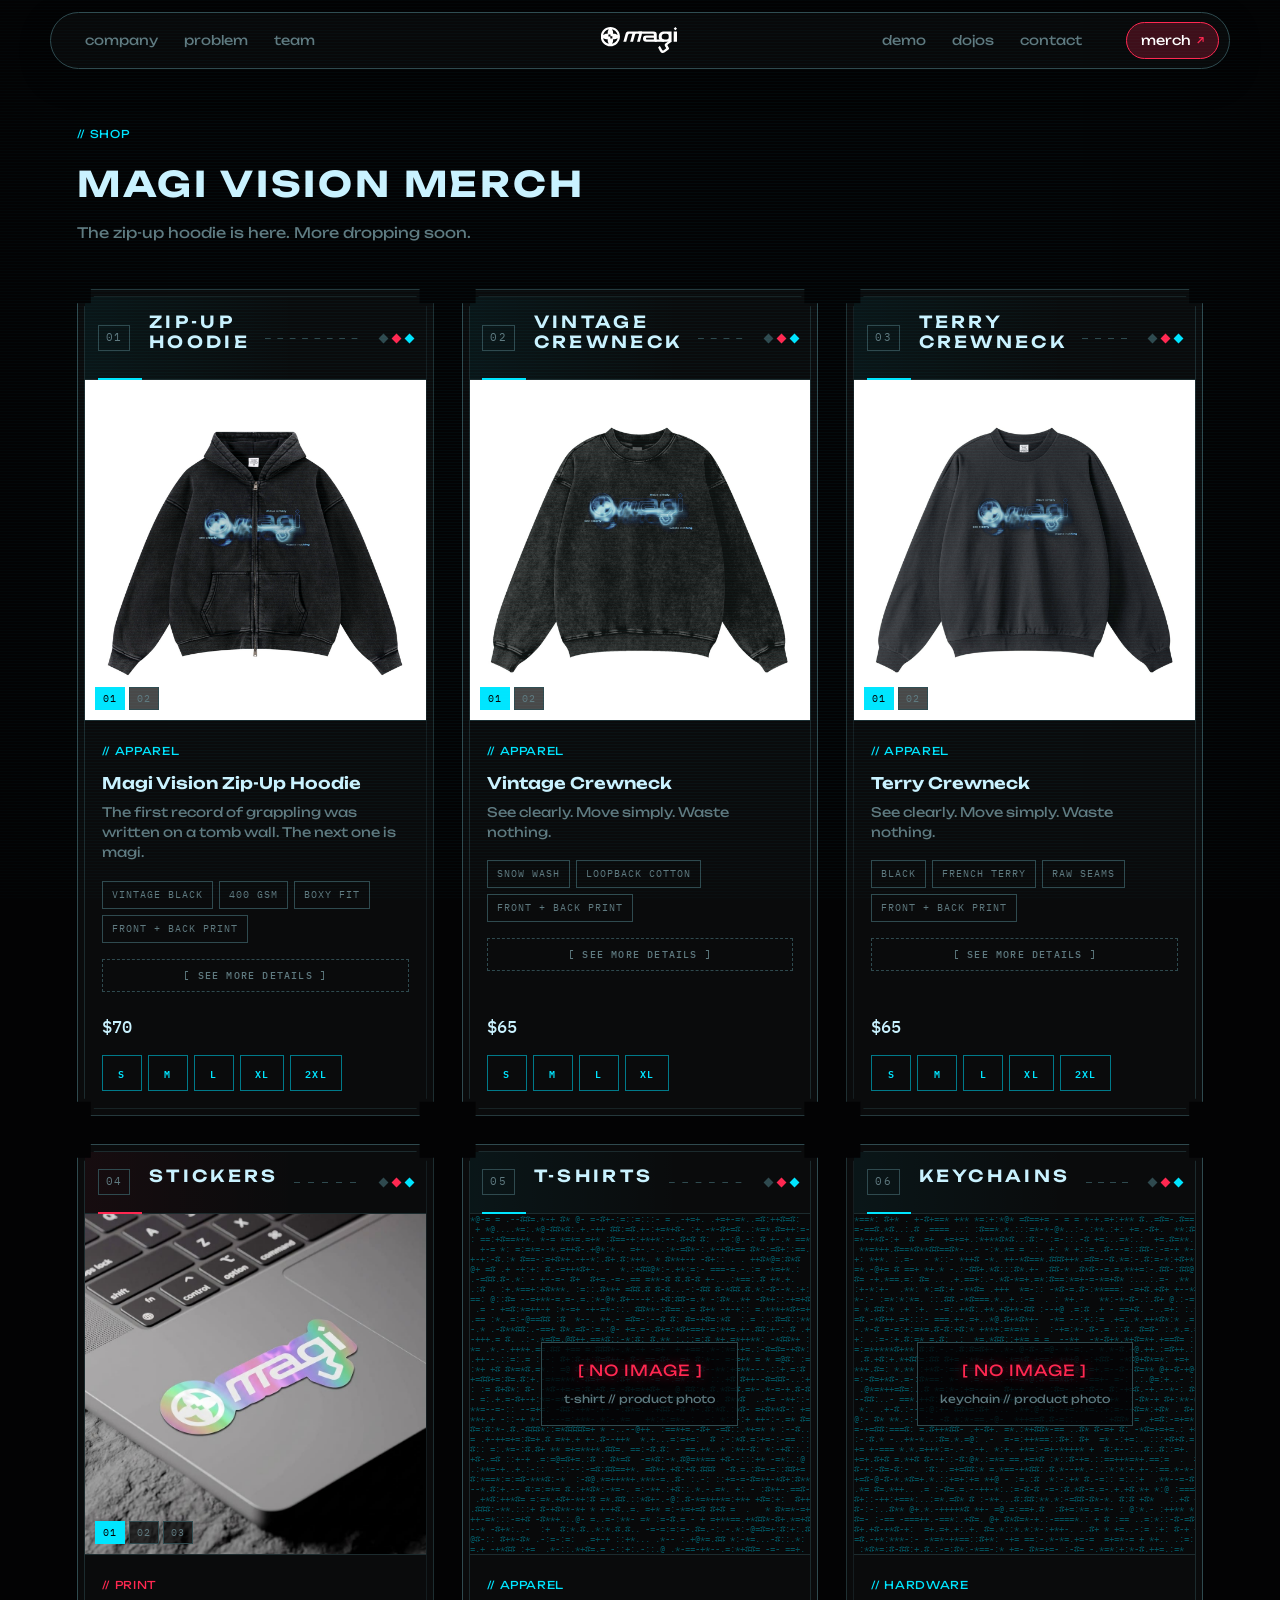
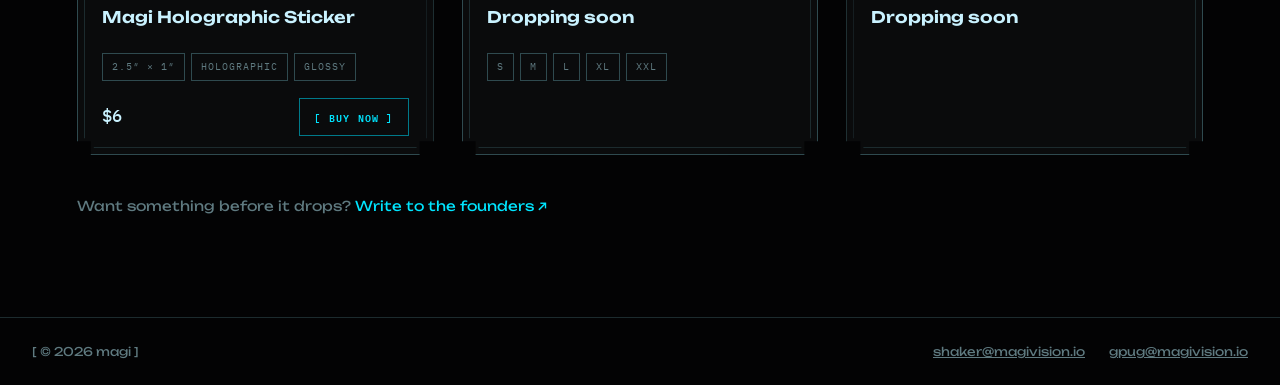
==== commit d2e72714: "Team: faded photo peek under "Read full bio" instead of a photo count Each member shows small greysc" ====
--- a/shop.html
+++ b/shop.html
@@ -13,7 +13,7 @@
 <link rel="preconnect" href="https://fonts.googleapis.com">
 <link rel="preconnect" href="https://fonts.gstatic.com" crossorigin>
 <link href="https://fonts.googleapis.com/css2?family=IBM+Plex+Mono:wght@400;500;600;700&display=swap" rel="stylesheet">
-<link rel="stylesheet" href="css/style.css?v=20261119b">
+<link rel="stylesheet" href="css/style.css?v=20261119c">
 <link rel="stylesheet" href="css/header-pill.css?v=20260927c">
 <link rel="stylesheet" href="css/shop.css?v=20261119d">
 </head>
--- a/css/style.css
+++ b/css/style.css
@@ -942,30 +942,36 @@
   box-shadow: 0 0 18px rgba(0, 229, 255, 0.35);
 }
 .member:hover .member-open-arrow { transform: translateX(4px); }
-/* photo count after the arrow: a divider, a small picture icon, "3 photos" */
-.member-open-photos {
-  display: inline-flex;
-  align-items: center;
+/* Bio photo peek (js/main.js): small, faded greyscale thumbnails under
+   the button. Secondary on purpose: they wake up a little on row hover and
+   fully only under the pointer; the full photos live in the bio. */
+.member-peek {
+  display: flex;
   gap: 6px;
-  margin-left: 4px;
-  padding-left: 10px;
-  border-left: 1px solid currentColor;
-  opacity: 0.85;
-}
-/* each phrase stays whole; on a narrow column the photo count takes a
-   second line inside the button instead of breaking mid-phrase */
-.member-open { flex-wrap: wrap; row-gap: 4px; white-space: nowrap; }
+  margin-top: 10px;
+}
+.member-peek-thumb {
+  width: 34px;
+  height: 34px;
+  overflow: hidden;
+  border: 1px solid var(--border);
+  opacity: 0.4;
+  cursor: pointer;
+  transition: opacity 0.25s ease, border-color 0.25s ease;
+}
+.member-peek-thumb img {
+  display: block;
+  width: 100%;
+  height: 100%;
+  object-fit: cover;
+  filter: grayscale(1);
+  transition: filter 0.25s ease;
+}
+.member:hover .member-peek-thumb { opacity: 0.65; }
+.member-peek-thumb:hover { opacity: 1; border-color: var(--blue-dim); }
+.member-peek-thumb:hover img { filter: none; }
 @media (max-width: 640px) {
-  .member-open { border-radius: 14px; justify-content: flex-start; }
-  .member-open-photos { flex-basis: 100%; margin-left: 0; padding-left: 0; border-left: 0; }
-}
-.member-open-photos svg {
-  width: 1.35em;
-  height: 1.35em;
-  fill: none;
-  stroke: currentColor;
-  stroke-width: 1.3;
-  stroke-linejoin: round;
+  .member-peek-thumb { width: 30px; height: 30px; }
 }
 .member-open:focus-visible { outline: 1px solid var(--blue); outline-offset: 3px; }
 
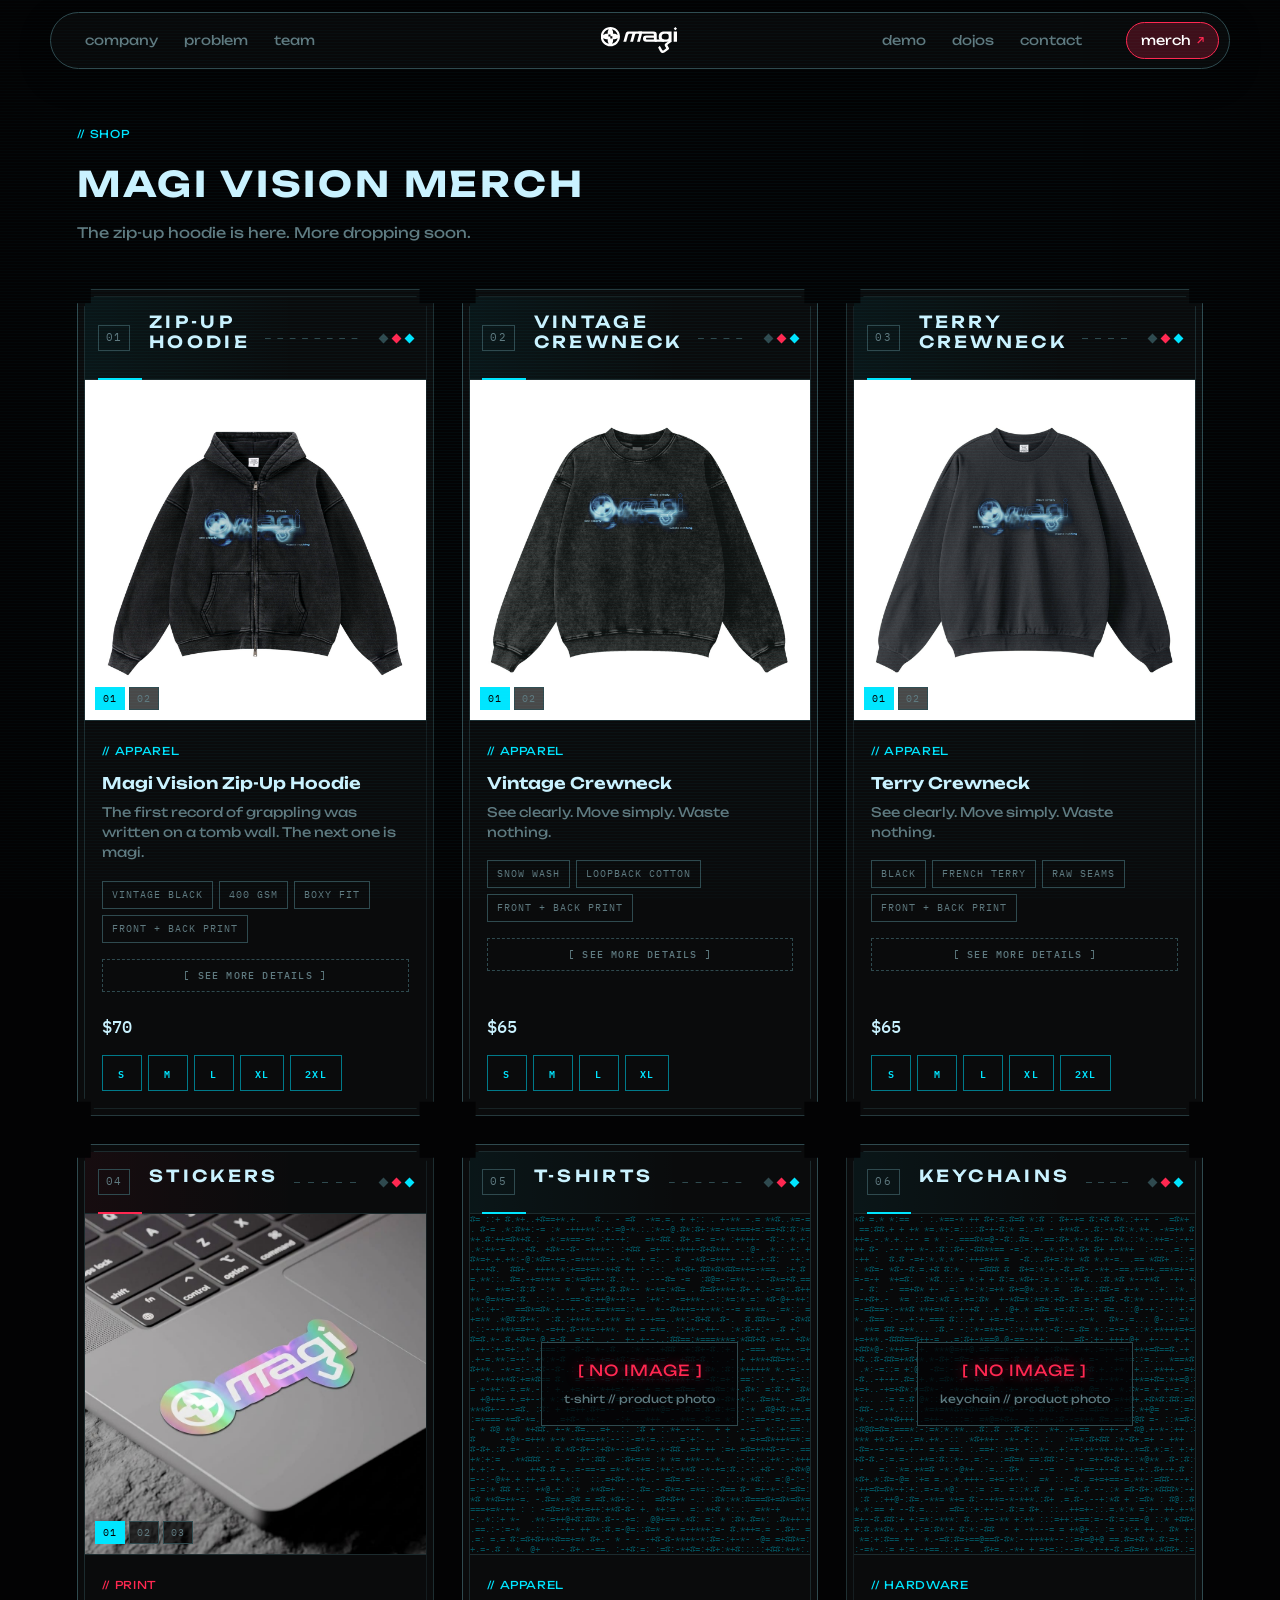
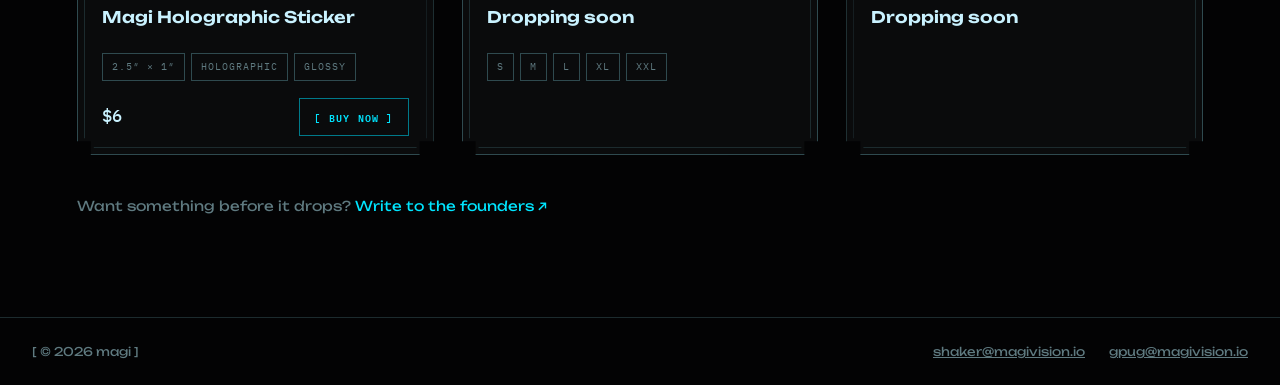
==== commit 7b471ec2: "Team: bio photo peek sits on the button's row, just to its right The "Read full bio" button and its " ====
--- a/shop.html
+++ b/shop.html
@@ -13,7 +13,7 @@
 <link rel="preconnect" href="https://fonts.googleapis.com">
 <link rel="preconnect" href="https://fonts.gstatic.com" crossorigin>
 <link href="https://fonts.googleapis.com/css2?family=IBM+Plex+Mono:wght@400;500;600;700&display=swap" rel="stylesheet">
-<link rel="stylesheet" href="css/style.css?v=20261119c">
+<link rel="stylesheet" href="css/style.css?v=20261119f">
 <link rel="stylesheet" href="css/header-pill.css?v=20260927c">
 <link rel="stylesheet" href="css/shop.css?v=20261119d">
 </head>
--- a/css/style.css
+++ b/css/style.css
@@ -945,10 +945,17 @@
 /* Bio photo peek (js/main.js): small, faded greyscale thumbnails under
    the button. Secondary on purpose: they wake up a little on row hover and
    fully only under the pointer; the full photos live in the bio. */
+.member-actions {
+  display: flex;
+  flex-wrap: wrap;
+  align-items: center;
+  gap: 8px 12px;
+  margin: clamp(6px, 1vh, 10px) 0 0;
+}
+.member-actions .member-open { margin: 0; }
 .member-peek {
   display: flex;
   gap: 6px;
-  margin-top: 10px;
 }
 .member-peek-thumb {
   width: 34px;
@@ -970,8 +977,22 @@
 .member:hover .member-peek-thumb { opacity: 0.65; }
 .member-peek-thumb:hover { opacity: 1; border-color: var(--blue-dim); }
 .member-peek-thumb:hover img { filter: none; }
-@media (max-width: 640px) {
-  .member-peek-thumb { width: 30px; height: 30px; }
+/* Where the bio column is narrow the thumbnails overlap into a stack so
+   they still fit beside the button; hovering one lifts it to the front. */
+.member-peek-thumb { position: relative; background: var(--panel); }
+.member-peek-thumb:hover { z-index: 1; }
+@media (max-width: 1320px) {
+  .member-actions { gap: 8px 10px; }
+  .member-peek { gap: 0; }
+  .member-peek-thumb { width: 28px; height: 28px; box-shadow: 0 0 0 2px var(--panel); }
+  .member-peek-thumb + .member-peek-thumb { margin-left: -8px; }
+}
+/* tablet columns and phones: a tighter stack (fits beside the button down
+   to a 375px-wide phone; narrower than that it drops below the button) */
+@media (max-width: 1100px) {
+  .member-actions { gap: 8px 6px; }
+  .member-peek-thumb { width: 20px; height: 20px; }
+  .member-peek-thumb + .member-peek-thumb { margin-left: -9px; }
 }
 .member-open:focus-visible { outline: 1px solid var(--blue); outline-offset: 3px; }
 
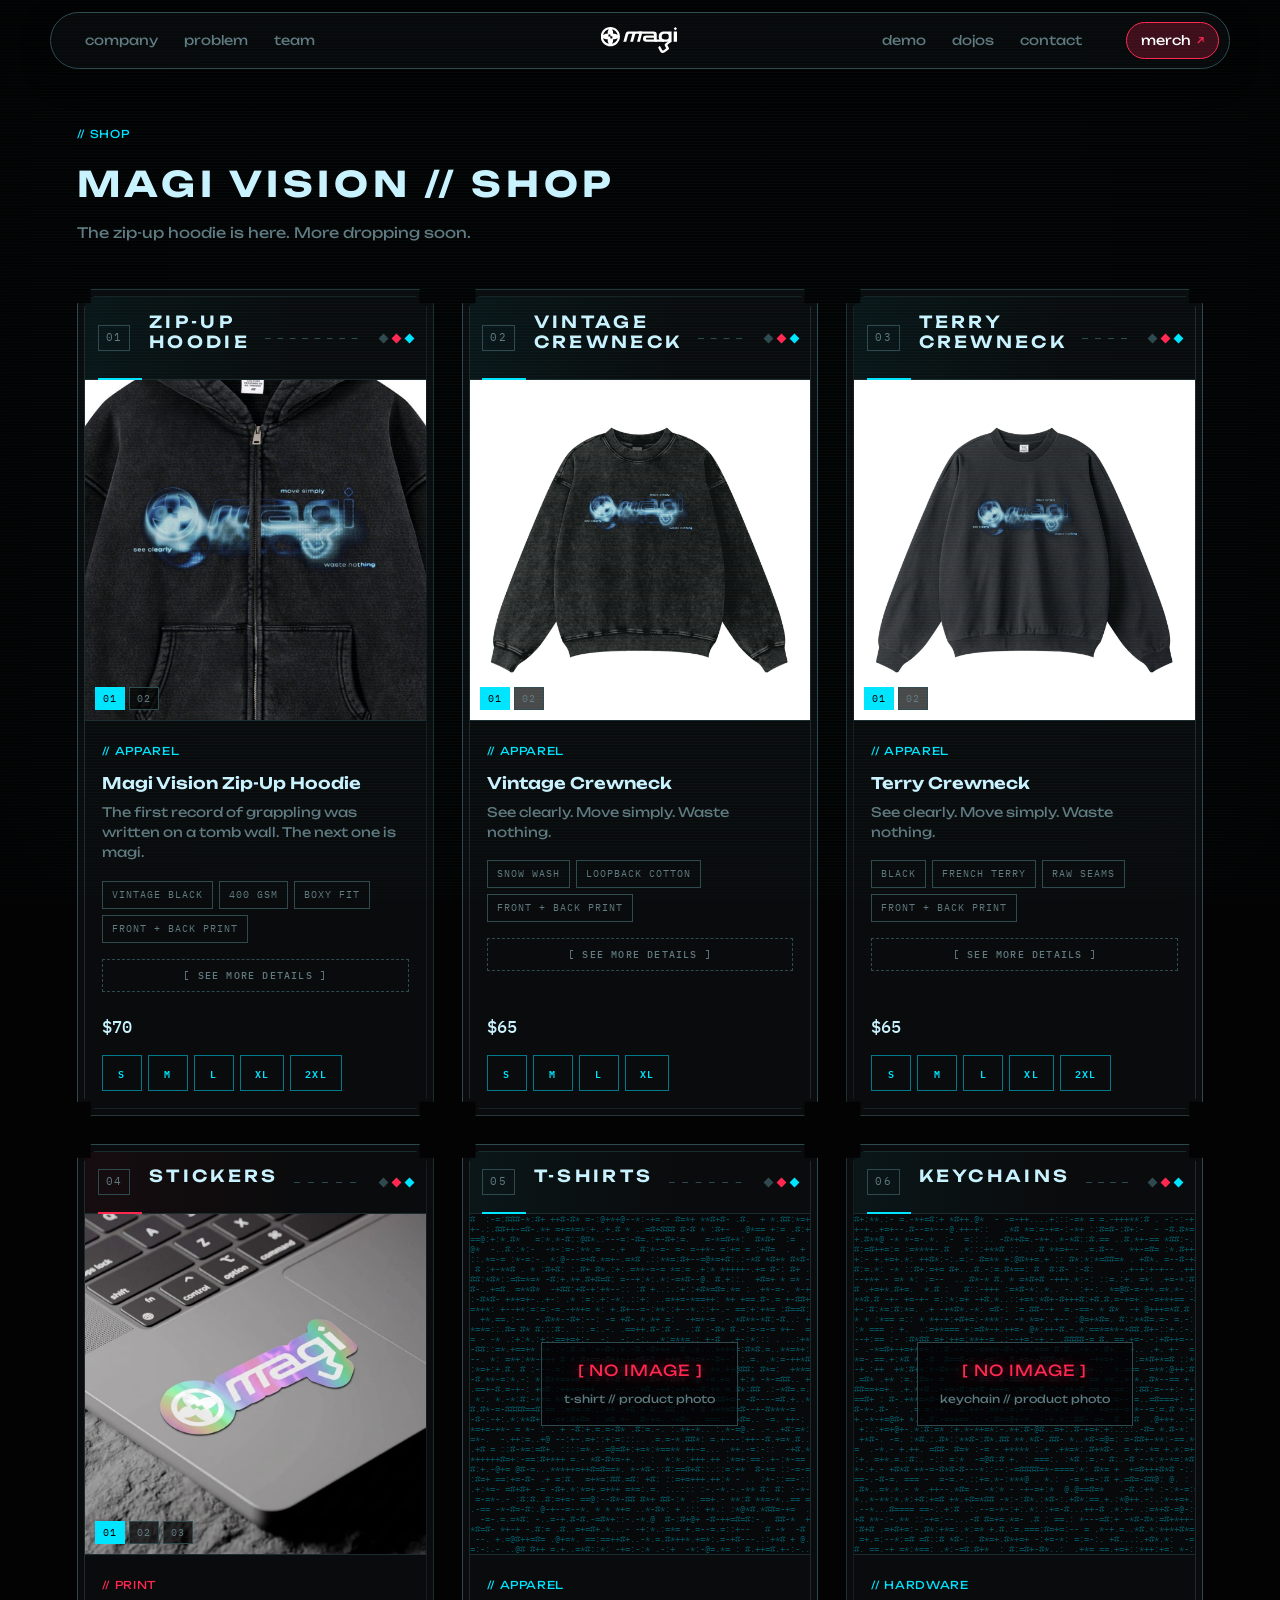
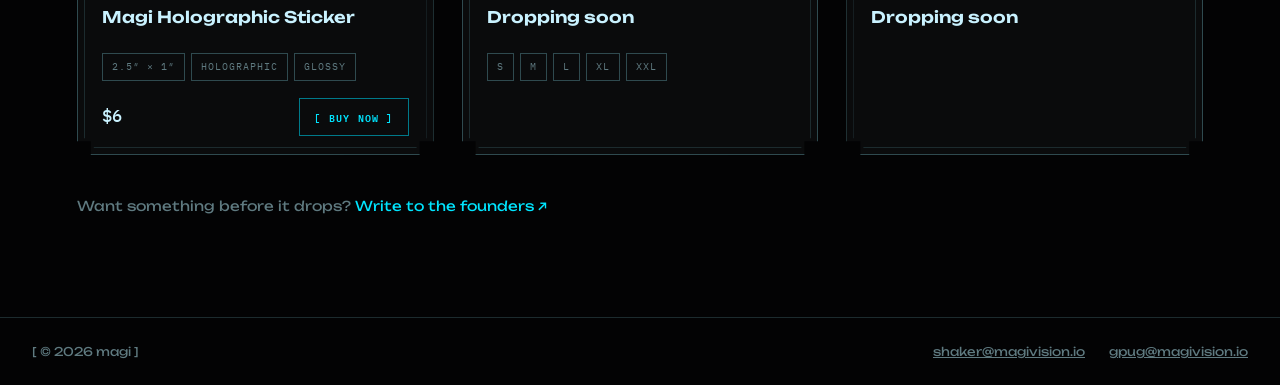
==== commit 4ed5a34c: "Shop: title MAGI VISION // SHOP; hoodie's first view zooms to the print - Page title reads MAGI VISI" ====
--- a/shop.html
+++ b/shop.html
@@ -15,7 +15,7 @@
 <link href="https://fonts.googleapis.com/css2?family=IBM+Plex+Mono:wght@400;500;600;700&display=swap" rel="stylesheet">
 <link rel="stylesheet" href="css/style.css?v=20261119f">
 <link rel="stylesheet" href="css/header-pill.css?v=20260927c">
-<link rel="stylesheet" href="css/shop.css?v=20261119d">
+<link rel="stylesheet" href="css/shop.css?v=20261119e">
 </head>
 <body class="shop-page">
 
@@ -51,7 +51,7 @@
   <section class="shop" id="top" data-header-tone="panel">
     <div class="shop-head">
       <span class="card-tag tag-blue">// SHOP</span>
-      <h1>MAGI VISION MERCH</h1>
+      <h1>MAGI VISION // SHOP</h1>
       <p>The zip-up hoodie is here. More dropping soon.</p>
     </div>
 
@@ -68,7 +68,7 @@
           <!-- Front first; hovering previews the back print until a number is
                picked. Photos are the Shopify product images. -->
           <div class="shop-media has-photo shop-gallery shop-media--flat">
-            <figure class="shop-slide is-active">
+            <figure class="shop-slide is-active shop-slide--print">
               <img src="assets/img/shop/zip-hoodie-1.jpg" width="1200" height="1200"
                    alt="Front of the Magi Vision zip-up hoodie in vintage black, magi logo across the chest">
             </figure>
--- a/css/shop.css
+++ b/css/shop.css
@@ -17,7 +17,7 @@
   margin: 0 0 10px;
   font-size: clamp(1.4rem, 3vw, 2.2rem);
   font-weight: 700;
-  letter-spacing: 0.08em;
+  letter-spacing: 0.13em; /* +5% of the type size over the site default 0.08em */
   color: var(--text);
 }
 .shop-head p { margin: 0; max-width: 66ch; color: var(--text-dim); font-size: 0.9rem; }
@@ -370,6 +370,13 @@
 .shop-cta-sizes .shop-cta { min-width: 40px; text-align: center; }
 
 /* Product shots on white: keep the whole garment in frame. */
+/* The hoodie's first view zooms in on the chest print so its words read
+   ("see clearly / move simply / waste nothing"); the origin is the print's
+   centre in the photo. The back view and the pop-up show the whole hoodie. */
+.shop-media--flat .shop-slide--print img {
+  transform: scale(2.2);
+  transform-origin: 50% 43.5%;
+}
 .shop-media--flat { background: #fff; }
 .shop-media--flat.has-photo img { object-fit: contain; object-position: 50% 50%; }
 /* A picker with a single choice (Color: Vintage Black) says nothing; the
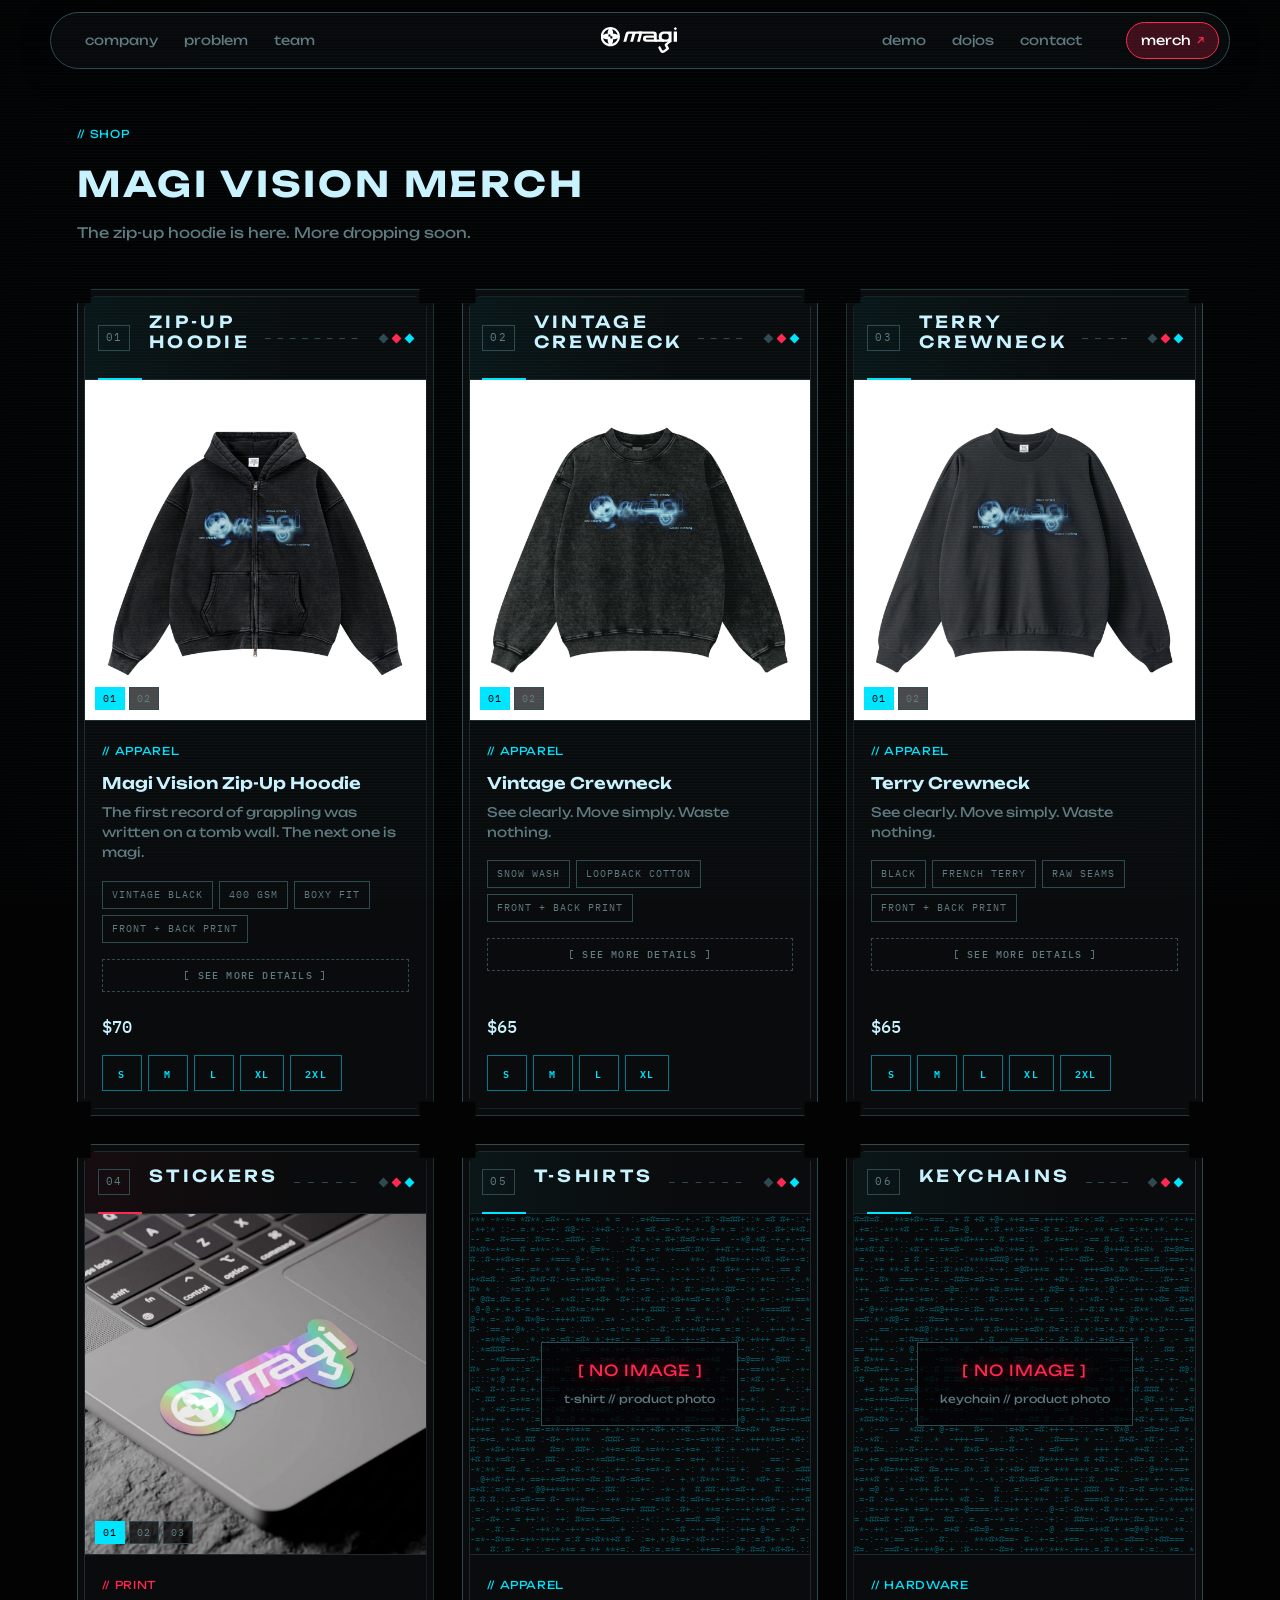
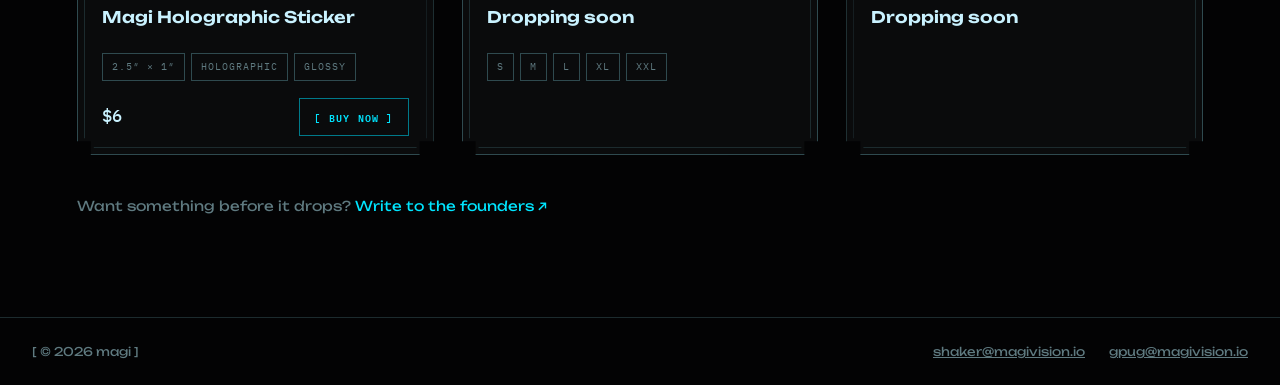
==== commit 23c7be10: "Revert "Shop: title MAGI VISION // SHOP; hoodie's first view zooms to the print" GPug asked to undo " ====
--- a/shop.html
+++ b/shop.html
@@ -15,7 +15,7 @@
 <link href="https://fonts.googleapis.com/css2?family=IBM+Plex+Mono:wght@400;500;600;700&display=swap" rel="stylesheet">
 <link rel="stylesheet" href="css/style.css?v=20261119f">
 <link rel="stylesheet" href="css/header-pill.css?v=20260927c">
-<link rel="stylesheet" href="css/shop.css?v=20261119e">
+<link rel="stylesheet" href="css/shop.css?v=20261119d">
 </head>
 <body class="shop-page">
 
@@ -51,7 +51,7 @@
   <section class="shop" id="top" data-header-tone="panel">
     <div class="shop-head">
       <span class="card-tag tag-blue">// SHOP</span>
-      <h1>MAGI VISION // SHOP</h1>
+      <h1>MAGI VISION MERCH</h1>
       <p>The zip-up hoodie is here. More dropping soon.</p>
     </div>
 
@@ -68,7 +68,7 @@
           <!-- Front first; hovering previews the back print until a number is
                picked. Photos are the Shopify product images. -->
           <div class="shop-media has-photo shop-gallery shop-media--flat">
-            <figure class="shop-slide is-active shop-slide--print">
+            <figure class="shop-slide is-active">
               <img src="assets/img/shop/zip-hoodie-1.jpg" width="1200" height="1200"
                    alt="Front of the Magi Vision zip-up hoodie in vintage black, magi logo across the chest">
             </figure>
--- a/css/shop.css
+++ b/css/shop.css
@@ -17,7 +17,7 @@
   margin: 0 0 10px;
   font-size: clamp(1.4rem, 3vw, 2.2rem);
   font-weight: 700;
-  letter-spacing: 0.13em; /* +5% of the type size over the site default 0.08em */
+  letter-spacing: 0.08em;
   color: var(--text);
 }
 .shop-head p { margin: 0; max-width: 66ch; color: var(--text-dim); font-size: 0.9rem; }
@@ -370,13 +370,6 @@
 .shop-cta-sizes .shop-cta { min-width: 40px; text-align: center; }
 
 /* Product shots on white: keep the whole garment in frame. */
-/* The hoodie's first view zooms in on the chest print so its words read
-   ("see clearly / move simply / waste nothing"); the origin is the print's
-   centre in the photo. The back view and the pop-up show the whole hoodie. */
-.shop-media--flat .shop-slide--print img {
-  transform: scale(2.2);
-  transform-origin: 50% 43.5%;
-}
 .shop-media--flat { background: #fff; }
 .shop-media--flat.has-photo img { object-fit: contain; object-position: 50% 50%; }
 /* A picker with a single choice (Color: Vintage Black) says nothing; the
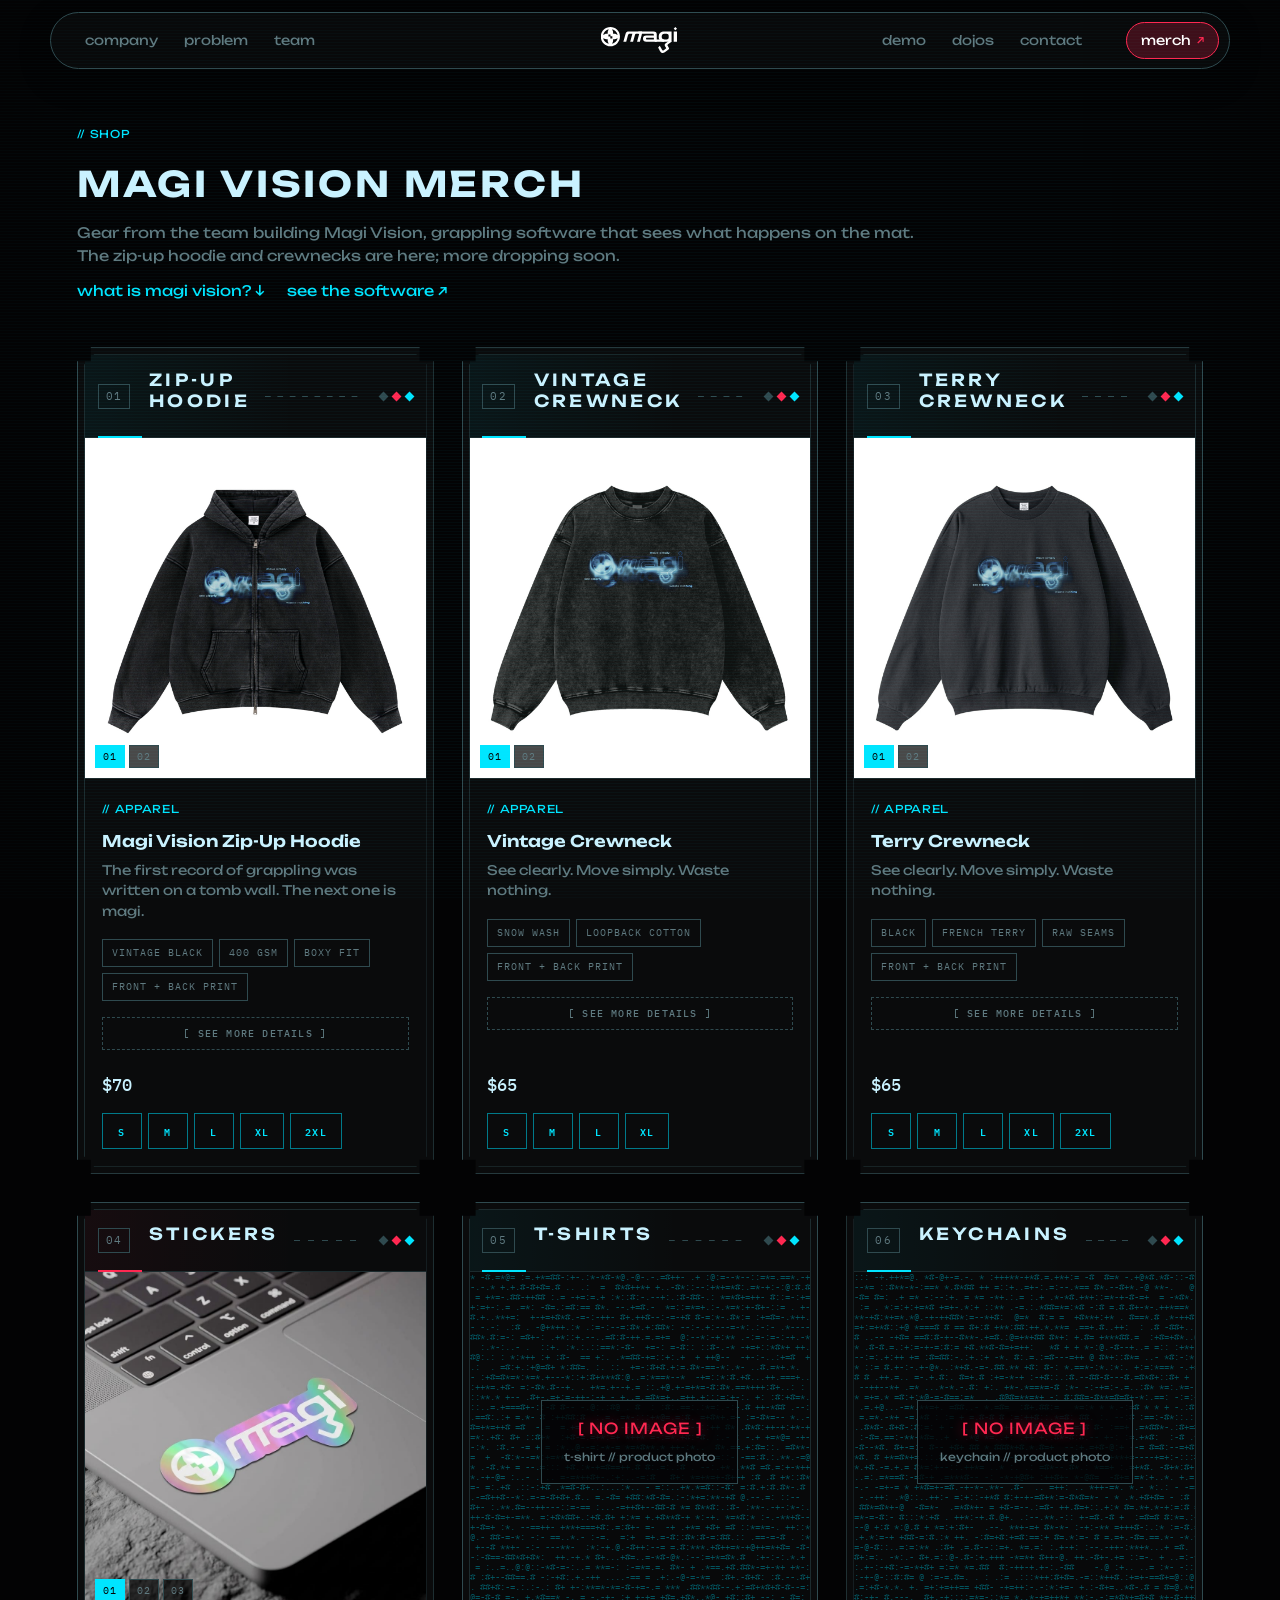
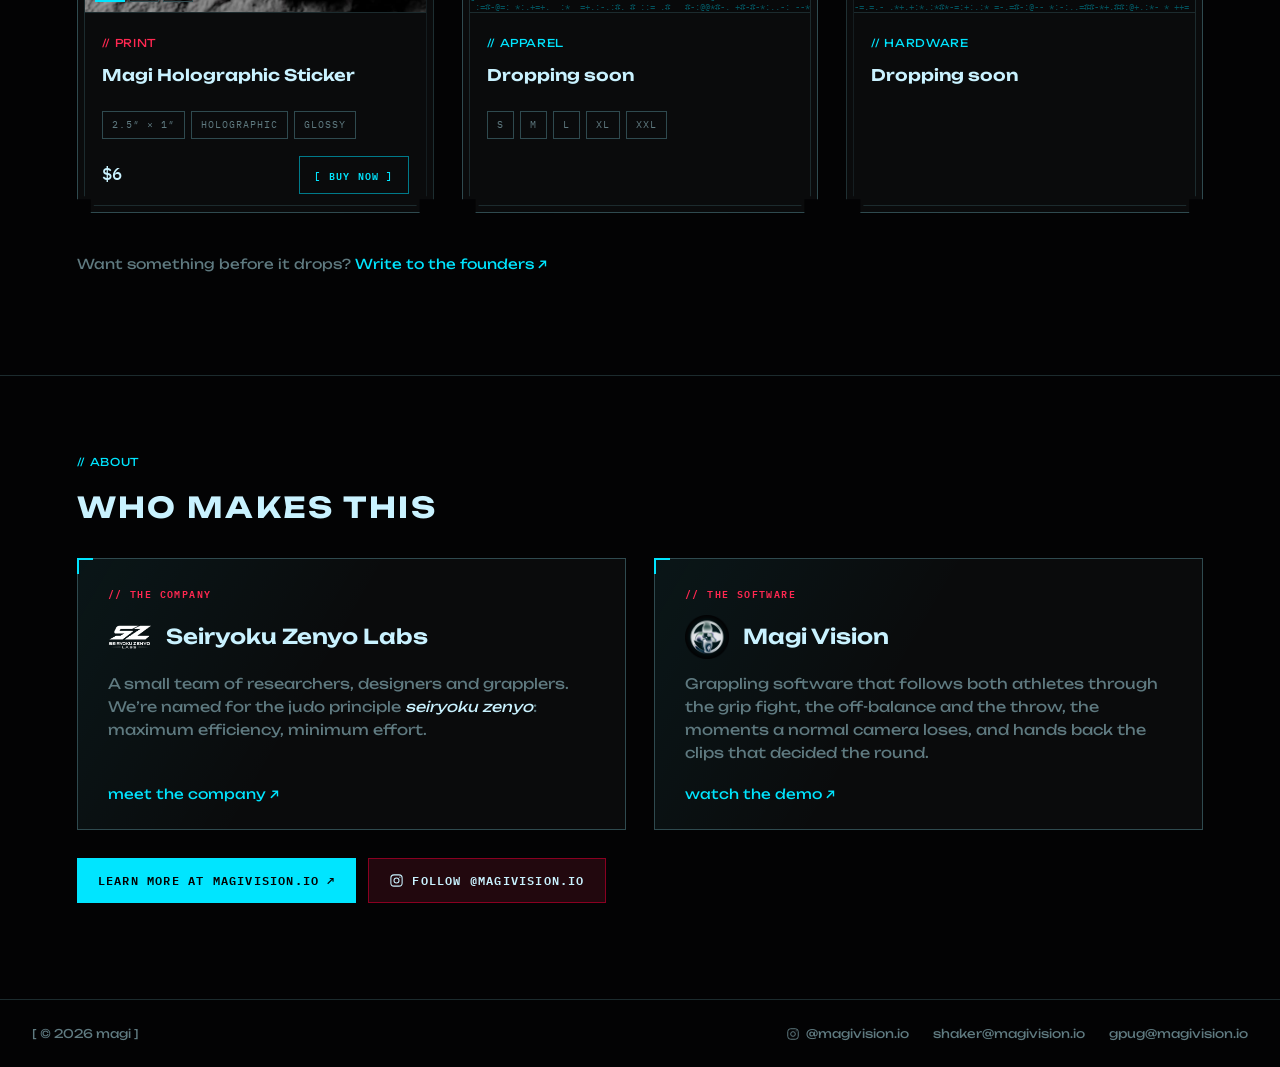
==== commit 1a38869c: "Shop: who makes this (SZ Labs + Magi Vision), Instagram in footers, merch chip right on phones Promo" ====
--- a/shop.html
+++ b/shop.html
@@ -9,13 +9,13 @@
 <link rel="icon" href="assets/img/favicon/favicon-192.png?v=20261118" sizes="192x192" type="image/png">
 <link rel="apple-touch-icon" href="assets/img/favicon/apple-touch-icon.png?v=20261118">
 <link rel="canonical" href="https://magivision.io/shop">
-<meta name="description" content="Magi Vision merch: the vintage-wash zip-up hoodie and holographic stickers.">
+<meta name="description" content="Merch from Magi Vision, grappling software by Seiryoku Zenyo Labs: zip-up hoodie, crewnecks and holographic stickers.">
 <link rel="preconnect" href="https://fonts.googleapis.com">
 <link rel="preconnect" href="https://fonts.gstatic.com" crossorigin>
 <link href="https://fonts.googleapis.com/css2?family=IBM+Plex+Mono:wght@400;500;600;700&display=swap" rel="stylesheet">
-<link rel="stylesheet" href="css/style.css?v=20261119f">
-<link rel="stylesheet" href="css/header-pill.css?v=20260927c">
-<link rel="stylesheet" href="css/shop.css?v=20261119d">
+<link rel="stylesheet" href="css/style.css?v=20261122a">
+<link rel="stylesheet" href="css/header-pill.css?v=20261122a">
+<link rel="stylesheet" href="css/shop.css?v=20261122a">
 </head>
 <body class="shop-page">
 
@@ -52,7 +52,8 @@
     <div class="shop-head">
       <span class="card-tag tag-blue">// SHOP</span>
       <h1>MAGI VISION MERCH</h1>
-      <p>The zip-up hoodie is here. More dropping soon.</p>
+      <p>Gear from the team building Magi Vision, grappling software that sees what happens on the mat. The zip-up hoodie and crewnecks are here; more dropping soon.</p>
+      <p class="shop-head-links"><a href="#about">what is magi vision? &darr;</a><a href="/">see the software &nearr;</a></p>
     </div>
 
     <ul class="shop-grid">
@@ -458,11 +459,45 @@
     <p class="shop-note">Want something before it drops? <a href="/#contact">Write to the founders &nearr;</a></p>
   </section>
 
+  <!-- Who's behind the merch. A promo link often lands people here first, so
+       the page says what the company and the software are and points them on
+       to the main site and Instagram. -->
+  <section class="shop-about" id="about" aria-labelledby="about-title" data-header-tone="ink">
+    <div class="shop-about-head">
+      <span class="card-tag tag-blue">// ABOUT</span>
+      <h2 id="about-title">WHO MAKES THIS</h2>
+    </div>
+    <div class="shop-about-grid">
+      <article class="shop-about-card">
+        <span class="shop-about-kicker">// the company</span>
+        <div class="shop-about-mark">
+          <img src="assets/img/sz-labs-logo.png" alt="" width="44" height="44">
+          <h3>Seiryoku Zenyo Labs</h3>
+        </div>
+        <p>A small team of researchers, designers and grapplers. We&rsquo;re named for the judo principle <em>seiryoku zenyo</em>: maximum efficiency, minimum effort.</p>
+        <a class="shop-about-link" href="/#company">meet the company &nearr;</a>
+      </article>
+      <article class="shop-about-card">
+        <span class="shop-about-kicker">// the software</span>
+        <div class="shop-about-mark">
+          <img src="assets/img/favicon/favicon-192.png" alt="" width="44" height="44">
+          <h3>Magi Vision</h3>
+        </div>
+        <p>Grappling software that follows both athletes through the grip fight, the off-balance and the throw, the moments a normal camera loses, and hands back the clips that decided the round.</p>
+        <a class="shop-about-link" href="/#demo">watch the demo &nearr;</a>
+      </article>
+    </div>
+    <div class="shop-about-cta">
+      <a class="shop-about-btn" href="/">learn more at magivision.io <span aria-hidden="true">&nearr;</span></a>
+      <a class="shop-about-btn shop-about-btn--ig" href="https://www.instagram.com/magivision.io/" target="_blank" rel="noopener"><svg class="ig-icon" viewBox="0 0 24 24" aria-hidden="true" fill="none" stroke="currentColor" stroke-width="1.7"><rect x="3" y="3" width="18" height="18" rx="5"/><circle cx="12" cy="12" r="4"/><circle cx="17.4" cy="6.6" r="0.9" fill="currentColor" stroke="none"/></svg>follow @magivision.io</a>
+    </div>
+  </section>
+
 </main>
 
 <footer class="site-footer" data-header-tone="ink">
   <span>[ © <span id="year"></span> magi ]</span>
-  <span class="footer-links"><a href="mailto:shaker@magivision.io">shaker@magivision.io</a><a href="mailto:gpug@magivision.io">gpug@magivision.io</a></span>
+  <span class="footer-links"><a class="footer-ig" href="https://www.instagram.com/magivision.io/" target="_blank" rel="noopener" aria-label="Magi Vision on Instagram"><svg class="ig-icon" viewBox="0 0 24 24" aria-hidden="true" fill="none" stroke="currentColor" stroke-width="1.7"><rect x="3" y="3" width="18" height="18" rx="5"/><circle cx="12" cy="12" r="4"/><circle cx="17.4" cy="6.6" r="0.9" fill="currentColor" stroke="none"/></svg>@magivision.io</a><a href="mailto:shaker@magivision.io">shaker@magivision.io</a><a href="mailto:gpug@magivision.io">gpug@magivision.io</a></span>
 </footer>
 
 <script src="js/shop.js?v=20261119b"></script>
--- a/css/style.css
+++ b/css/style.css
@@ -796,6 +796,10 @@
   flex-wrap: wrap;
   gap: 8px 24px;
 }
+.footer-links a { text-decoration: none; }
+.footer-links a:hover, .footer-links a:focus-visible { color: var(--text); }
+.footer-ig { display: inline-flex; align-items: center; gap: 6px; }
+.ig-icon { width: 14px; height: 14px; flex: none; }
 
 /* ---------- responsive ---------- */
 
--- a/css/header-pill.css
+++ b/css/header-pill.css
@@ -204,7 +204,8 @@
   .site-nav a, .site-nav a + a { padding: 7px 9px; }
 }
 
-/* mobile: merch | lockup | menu, the menu dropping as a panel under the bar */
+/* mobile: menu | lockup | merch — merch stays on the right, as on desktop;
+   the menu drops as a panel under the bar */
 @media (max-width: 860px) {
   .site-header,
   .site-header.scrolled {
@@ -213,12 +214,10 @@
     gap: 8px;   /* at 24px the side columns could not hold the merch chip and the lockup drifted */
     padding: 7px 8px;
   }
-  .nav-merch { grid-column: 1; grid-row: 1; justify-self: start; }
+  .nav-toggle { grid-column: 1; grid-row: 1; justify-self: start; border-radius: 999px; width: 38px; height: 30px; }
   .site-header .logo { grid-column: 2; grid-row: 1; }
-  .nav-toggle { grid-column: 3; grid-row: 1; justify-self: end; border-radius: 999px; width: 38px; height: 30px; }
+  .nav-merch { grid-column: 3; grid-row: 1; justify-self: end; }
   .merch-link { padding: 6px 12px; font-size: 12px; }
-  .merch-cta { right: auto; left: 0; }
-  .merch-cta::before { right: auto; left: 26px; }
   .site-nav {
     top: calc(100% + 8px);
     padding: 6px;
--- a/css/shop.css
+++ b/css/shop.css
@@ -545,6 +545,96 @@
 
 /* Deep links (/shop#zip-up) land below the fixed header pill. */
 .shop-card { scroll-margin-top: 96px; }
+
+/* ── about: who makes this ──
+   Promo links often land people on the shop first, so it says what the
+   company and the software are and sends them on to the main site. Built
+   like the contact card: panel ground, strong border, the blue corner tick. */
+.shop-head-links { display: flex; flex-wrap: wrap; gap: 6px 22px; margin-top: 12px !important; font-size: 0.85rem; }
+.shop-head-links a { color: var(--blue); text-decoration: none; }
+.shop-head-links a:hover, .shop-head-links a:focus-visible { text-decoration: underline; }
+
+.shop-about {
+  padding: 72px 6vw 96px;
+  background: var(--bg);
+  border-top: 1px solid var(--border);
+  scroll-margin-top: 72px;
+}
+.shop-about-head { margin-bottom: 28px; }
+.shop-about-head h2 {
+  margin: 0;
+  font-size: clamp(1.2rem, 2.4vw, 1.8rem);
+  font-weight: 700;
+  letter-spacing: 0.08em;
+  color: var(--text);
+}
+.shop-about-grid {
+  display: grid;
+  grid-template-columns: repeat(2, minmax(0, 1fr));
+  gap: 28px;
+}
+.shop-about-card {
+  position: relative;
+  display: flex;
+  flex-direction: column;
+  gap: 14px;
+  padding: 26px 30px 24px;
+  border: 1px solid var(--border-strong);
+  background: linear-gradient(120deg, rgba(0, 229, 255, 0.05), transparent 45%), var(--panel);
+}
+.shop-about-card::before {
+  content: "";
+  position: absolute;
+  top: -1px;
+  left: -1px;
+  width: 14px;
+  height: 14px;
+  border-top: 2px solid var(--blue);
+  border-left: 2px solid var(--blue);
+}
+.shop-about-kicker {
+  font-family: var(--font-mono);
+  font-size: 10px;
+  font-weight: 600;
+  letter-spacing: 0.14em;
+  text-transform: uppercase;
+  color: var(--red);
+}
+.shop-about-mark { display: flex; align-items: center; gap: 14px; }
+.shop-about-mark img { width: 44px; height: 44px; object-fit: contain; flex: none; }
+.shop-about-mark h3 {
+  margin: 0;
+  font-family: var(--font-brand);
+  font-size: clamp(1rem, 1.6vw, 1.3rem);
+  font-weight: 600;
+  color: var(--text);
+}
+.shop-about-card p { margin: 0; max-width: 60ch; color: var(--text-dim); font-size: 0.9rem; line-height: 1.6; }
+.shop-about-card em { color: var(--text); }
+.shop-about-link { margin-top: auto; padding-top: 4px; color: var(--blue); font-size: 0.85rem; text-decoration: none; }
+.shop-about-link:hover, .shop-about-link:focus-visible { text-decoration: underline; }
+
+.shop-about-cta { display: flex; flex-wrap: wrap; gap: 12px; margin-top: 28px; }
+.shop-about-btn {
+  display: inline-flex;
+  align-items: center;
+  gap: 8px;
+  padding: 12px 20px;
+  font-family: var(--font-mono);
+  font-size: 12px;
+  font-weight: 600;
+  letter-spacing: 0.1em;
+  text-transform: uppercase;
+  color: var(--bg);
+  background: var(--blue);
+  border: 1px solid var(--blue);
+  text-decoration: none;
+  transition: color 0.2s ease, background-color 0.2s ease, border-color 0.2s ease;
+}
+.shop-about-btn:hover, .shop-about-btn:focus-visible { color: var(--blue); background: transparent; }
+.shop-about-btn--ig { color: var(--text); background: rgba(255, 40, 81, 0.12); border-color: var(--red-dim); }
+.shop-about-btn--ig:hover, .shop-about-btn--ig:focus-visible { color: #fff; background: rgba(255, 40, 81, 0.22); border-color: var(--red); }
+.shop-about-btn .ig-icon { width: 15px; height: 15px; }
 
 /* Phones: two across, so the products on sale show side by side. Each card keeps
    the photo, name, price, size and add-to-cart; the tagline and chips drop
@@ -629,4 +719,11 @@
   .shop-media .signal-box { padding: 6px; }
   .shop-media .placeholder-label { font-size: 9px; }
   .shop-media .placeholder-sub { display: none; }
-}
+
+  .shop-about { padding: 52px 16px 64px; }
+  .shop-about-grid { grid-template-columns: 1fr; gap: 14px; }
+  .shop-about-card { padding: 20px 18px 18px; gap: 12px; }
+  .shop-about-mark img { width: 36px; height: 36px; }
+  .shop-about-cta { flex-direction: column; }
+  .shop-about-btn { justify-content: center; }
+}
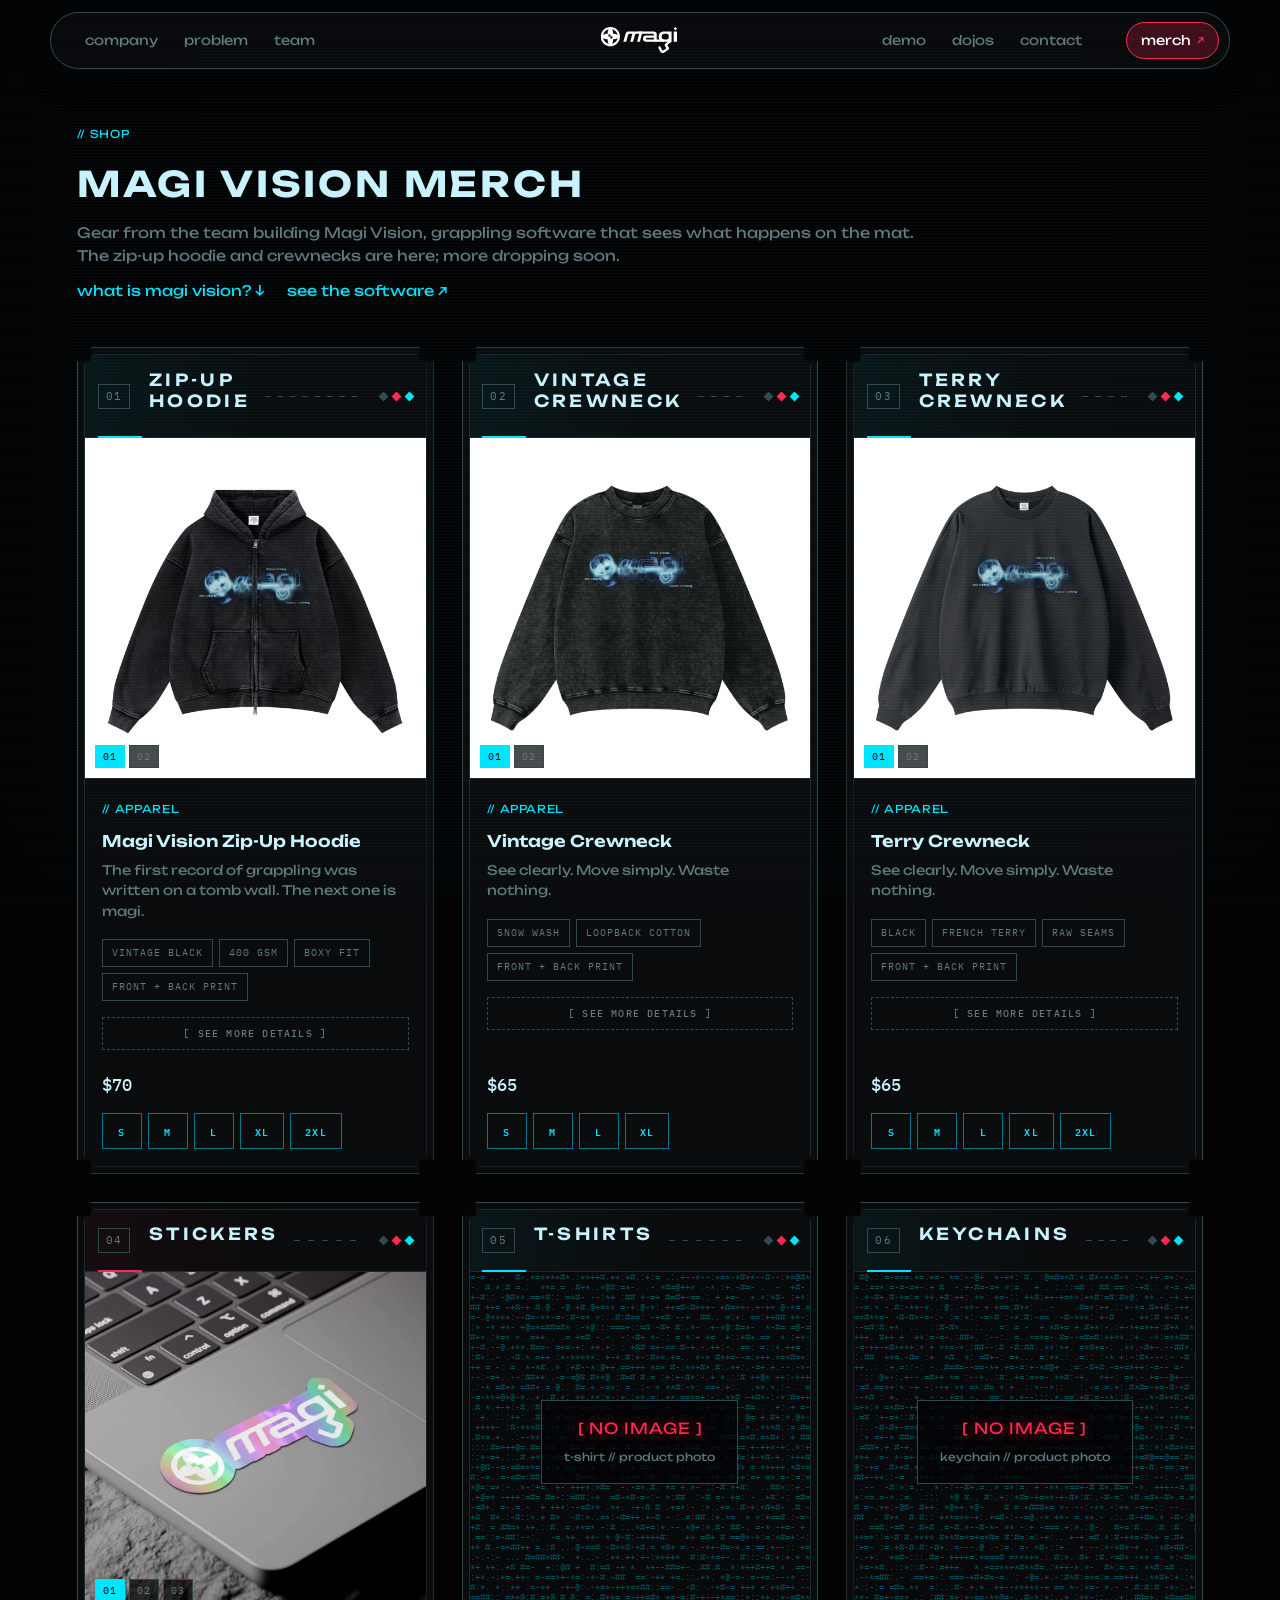
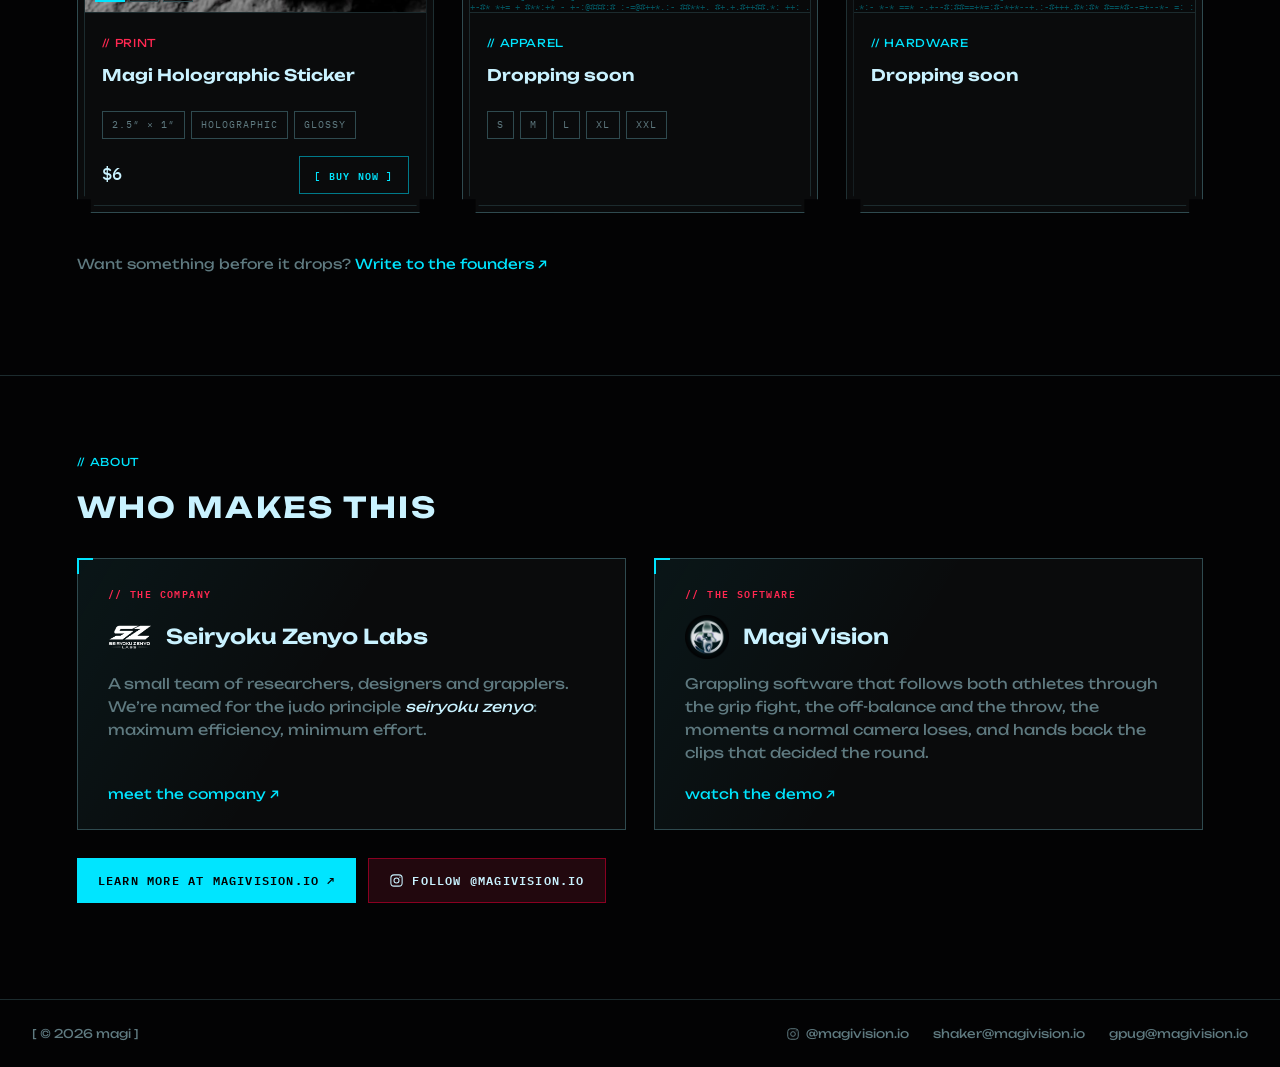
==== commit 69588e12: "Link previews: liquid metal magi OG image + motto on home and shop Adds a 1200x630 Open Graph / Twit" ====
--- a/shop.html
+++ b/shop.html
@@ -10,6 +10,19 @@
 <link rel="apple-touch-icon" href="assets/img/favicon/apple-touch-icon.png?v=20261118">
 <link rel="canonical" href="https://magivision.io/shop">
 <meta name="description" content="Merch from Magi Vision, grappling software by Seiryoku Zenyo Labs: zip-up hoodie, crewnecks and holographic stickers.">
+<meta property="og:type" content="website">
+<meta property="og:site_name" content="Magi Vision">
+<meta property="og:title" content="Magi Vision — Shop">
+<meta property="og:description" content="See clearly. Move simply. Waste nothing.">
+<meta property="og:url" content="https://magivision.io/shop">
+<meta property="og:image" content="https://magivision.io/assets/img/og/magi-og.png?v=20261124">
+<meta property="og:image:width" content="1200">
+<meta property="og:image:height" content="630">
+<meta property="og:image:alt" content="Liquid metal magi logo. See clearly. Move simply. Waste nothing.">
+<meta name="twitter:card" content="summary_large_image">
+<meta name="twitter:title" content="Magi Vision — Shop">
+<meta name="twitter:description" content="See clearly. Move simply. Waste nothing.">
+<meta name="twitter:image" content="https://magivision.io/assets/img/og/magi-og.png?v=20261124">
 <link rel="preconnect" href="https://fonts.googleapis.com">
 <link rel="preconnect" href="https://fonts.gstatic.com" crossorigin>
 <link href="https://fonts.googleapis.com/css2?family=IBM+Plex+Mono:wght@400;500;600;700&display=swap" rel="stylesheet">
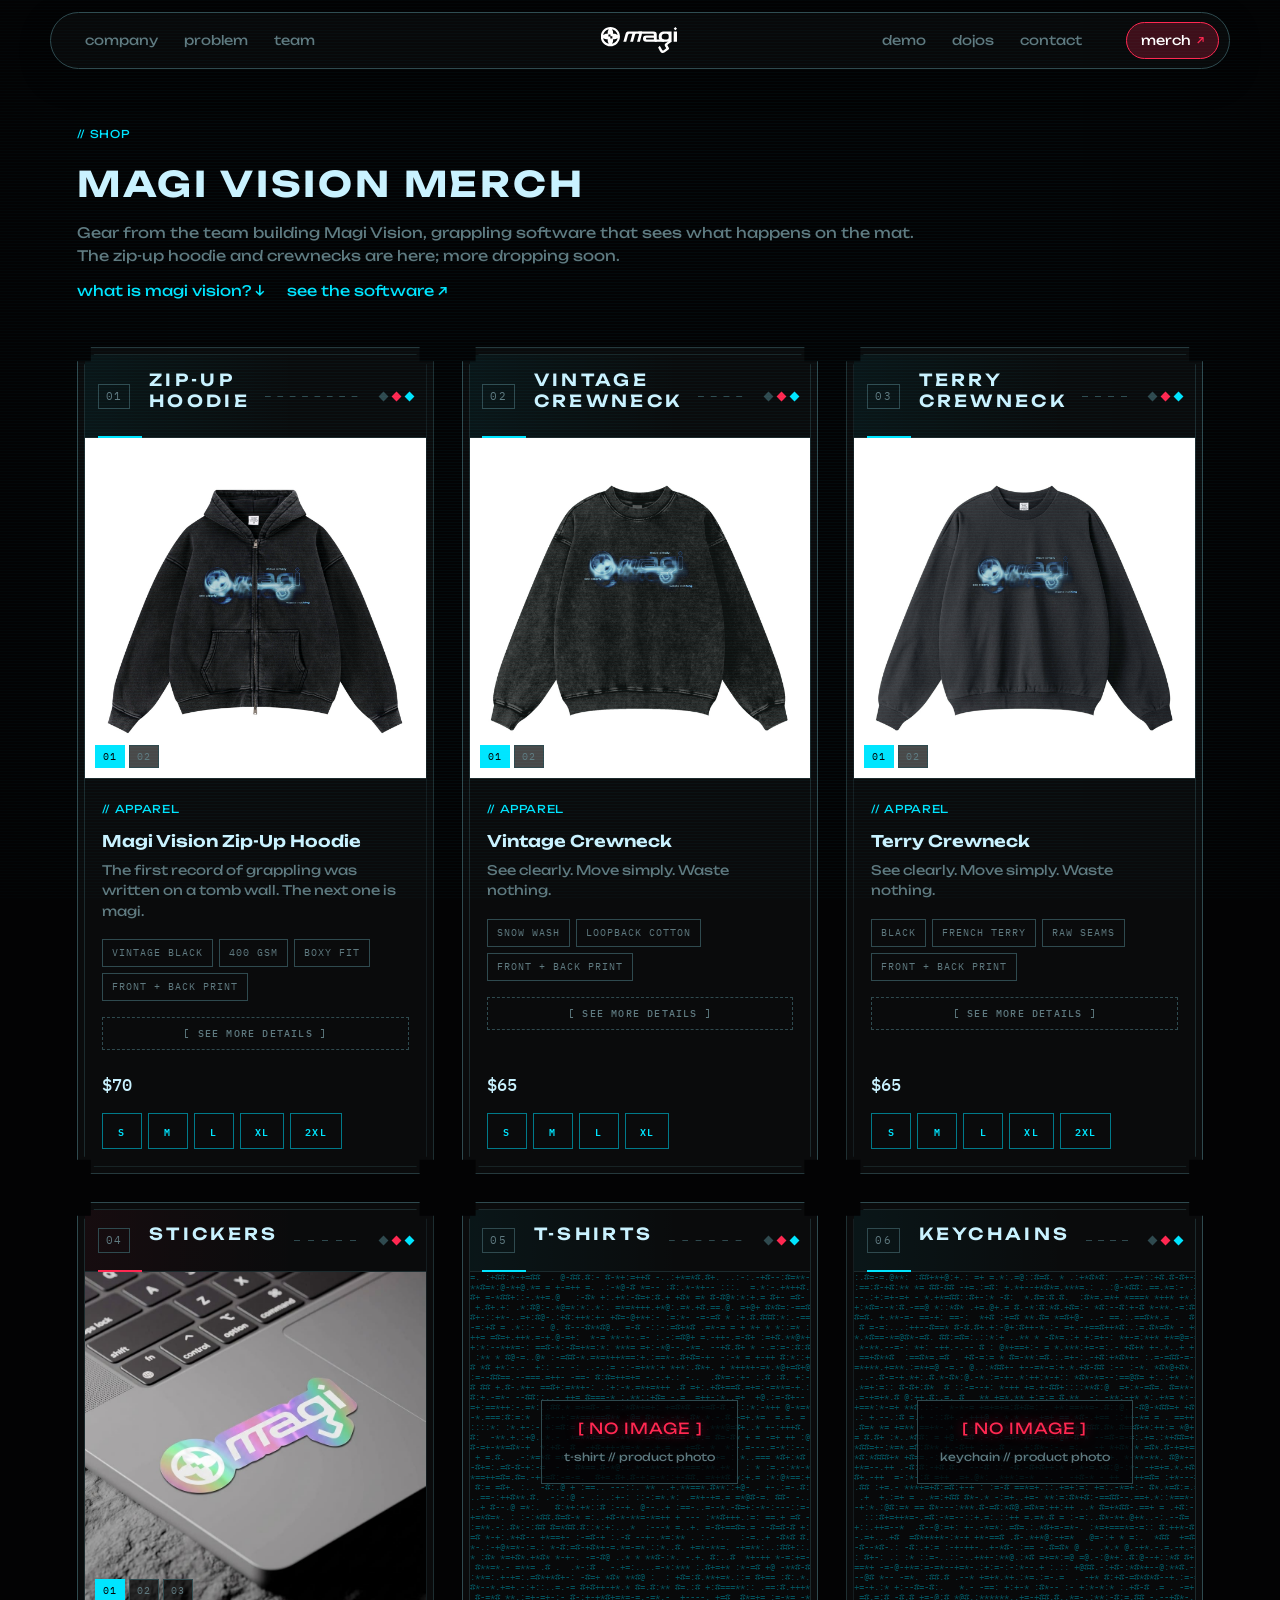
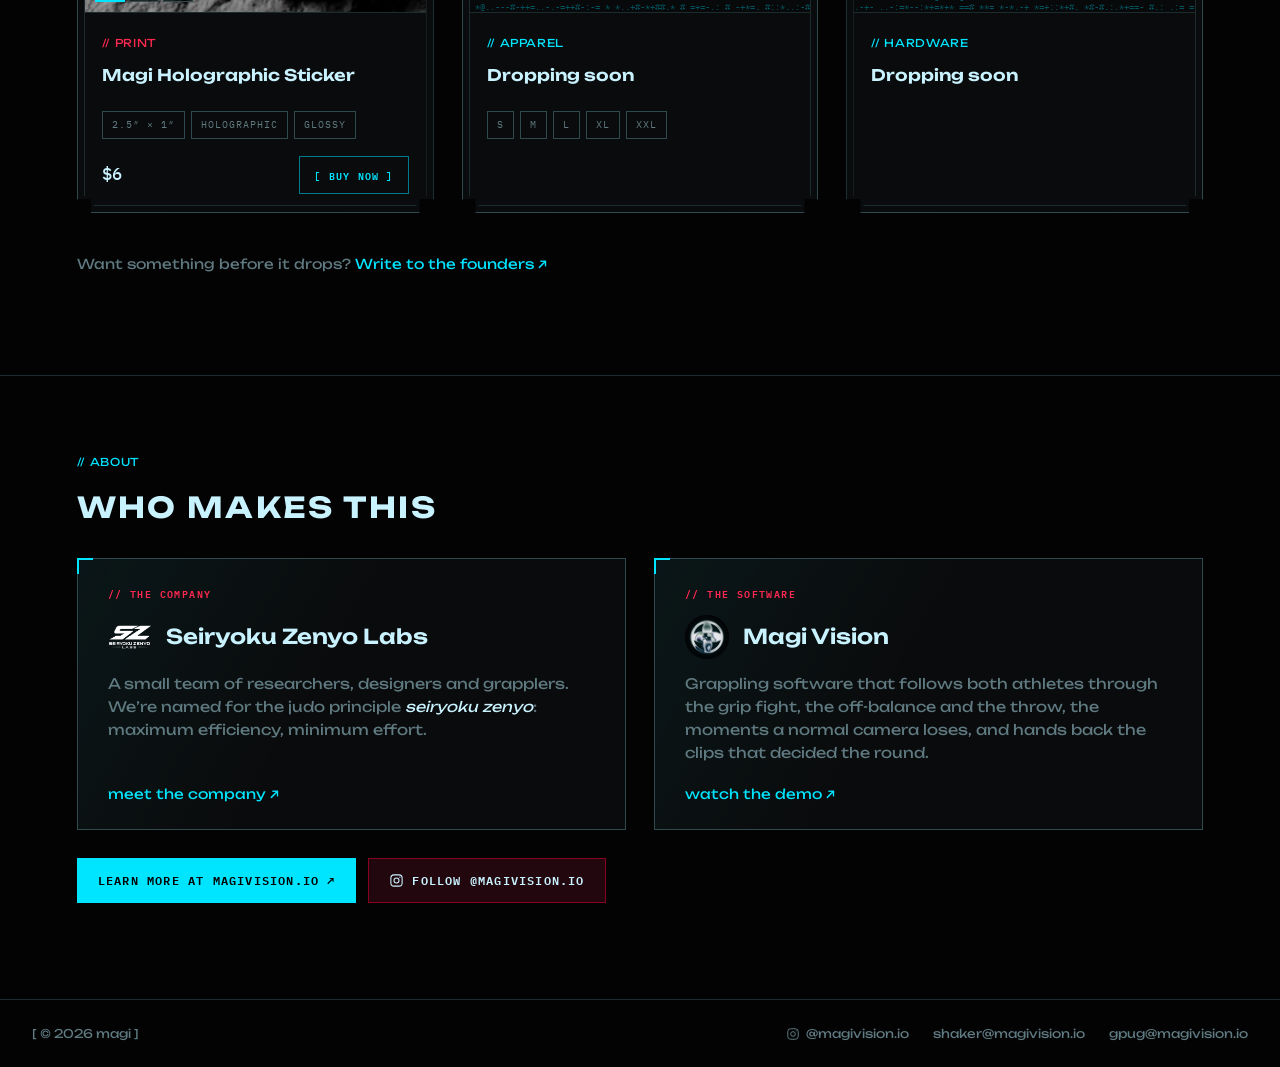
==== commit de381170: "Link preview: pentacle only, centred, motto kept Co-Authored-By: Claude Opus 5.5 <noreply@anthropic." ====
--- a/shop.html
+++ b/shop.html
@@ -15,14 +15,14 @@
 <meta property="og:title" content="Magi Vision — Shop">
 <meta property="og:description" content="See clearly. Move simply. Waste nothing.">
 <meta property="og:url" content="https://magivision.io/shop">
-<meta property="og:image" content="https://magivision.io/assets/img/og/magi-og.png?v=20261124">
+<meta property="og:image" content="https://magivision.io/assets/img/og/magi-og.png?v=20261124b">
 <meta property="og:image:width" content="1200">
 <meta property="og:image:height" content="630">
-<meta property="og:image:alt" content="Liquid metal magi logo. See clearly. Move simply. Waste nothing.">
+<meta property="og:image:alt" content="Liquid metal magi pentacle. See clearly. Move simply. Waste nothing.">
 <meta name="twitter:card" content="summary_large_image">
 <meta name="twitter:title" content="Magi Vision — Shop">
 <meta name="twitter:description" content="See clearly. Move simply. Waste nothing.">
-<meta name="twitter:image" content="https://magivision.io/assets/img/og/magi-og.png?v=20261124">
+<meta name="twitter:image" content="https://magivision.io/assets/img/og/magi-og.png?v=20261124b">
 <link rel="preconnect" href="https://fonts.googleapis.com">
 <link rel="preconnect" href="https://fonts.gstatic.com" crossorigin>
 <link href="https://fonts.googleapis.com/css2?family=IBM+Plex+Mono:wght@400;500;600;700&display=swap" rel="stylesheet">
